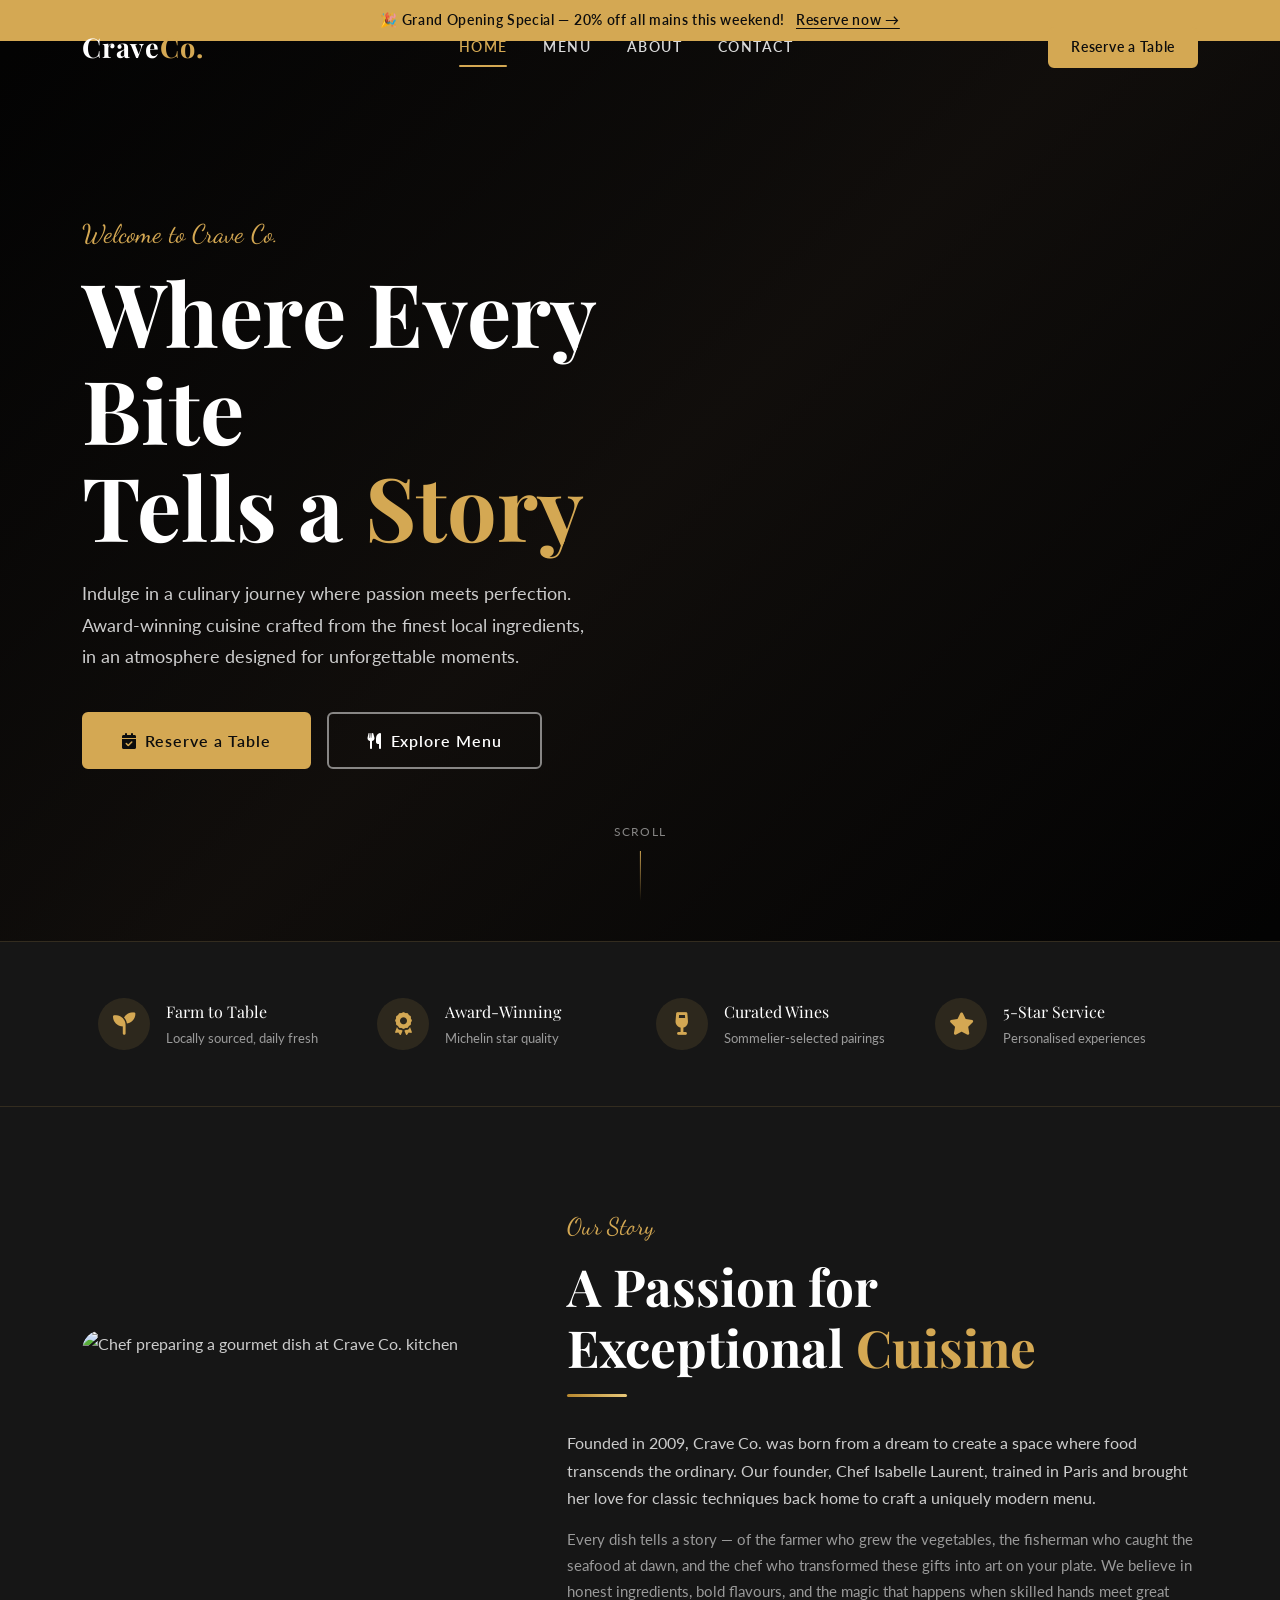
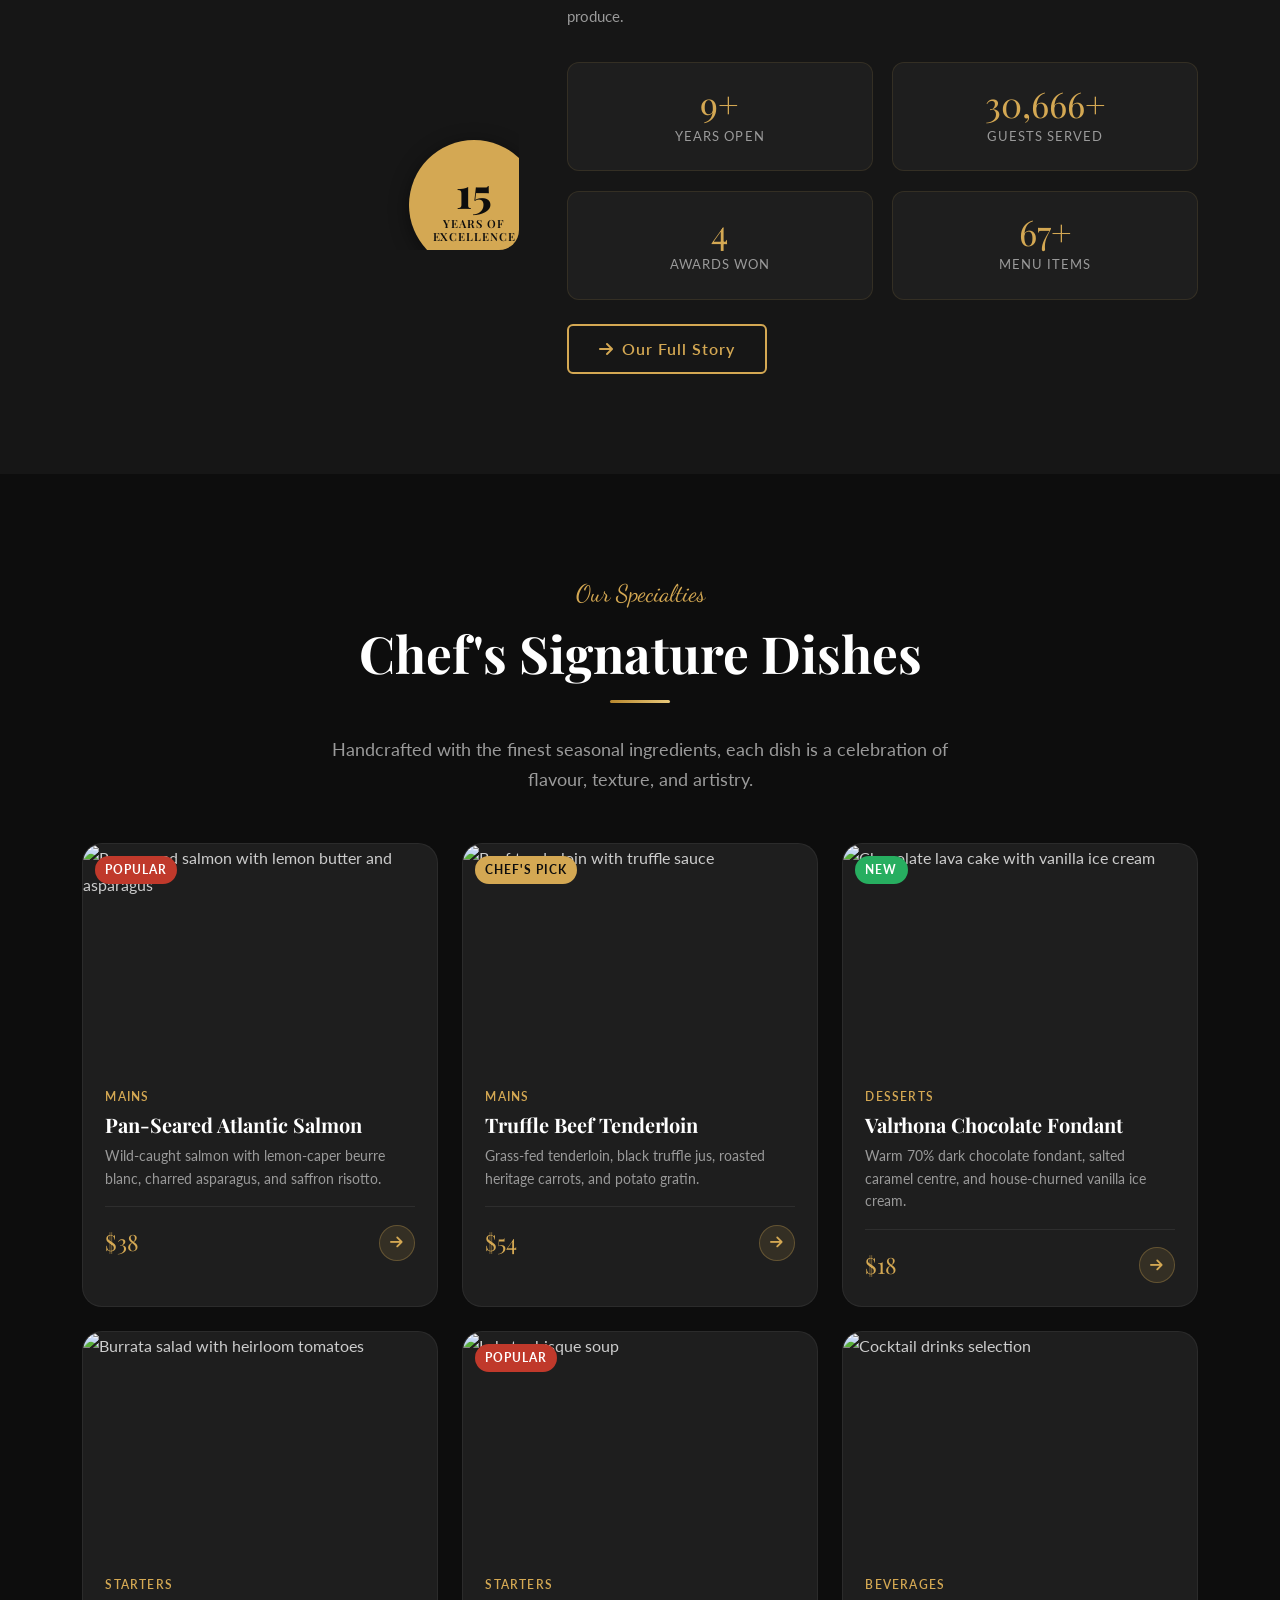
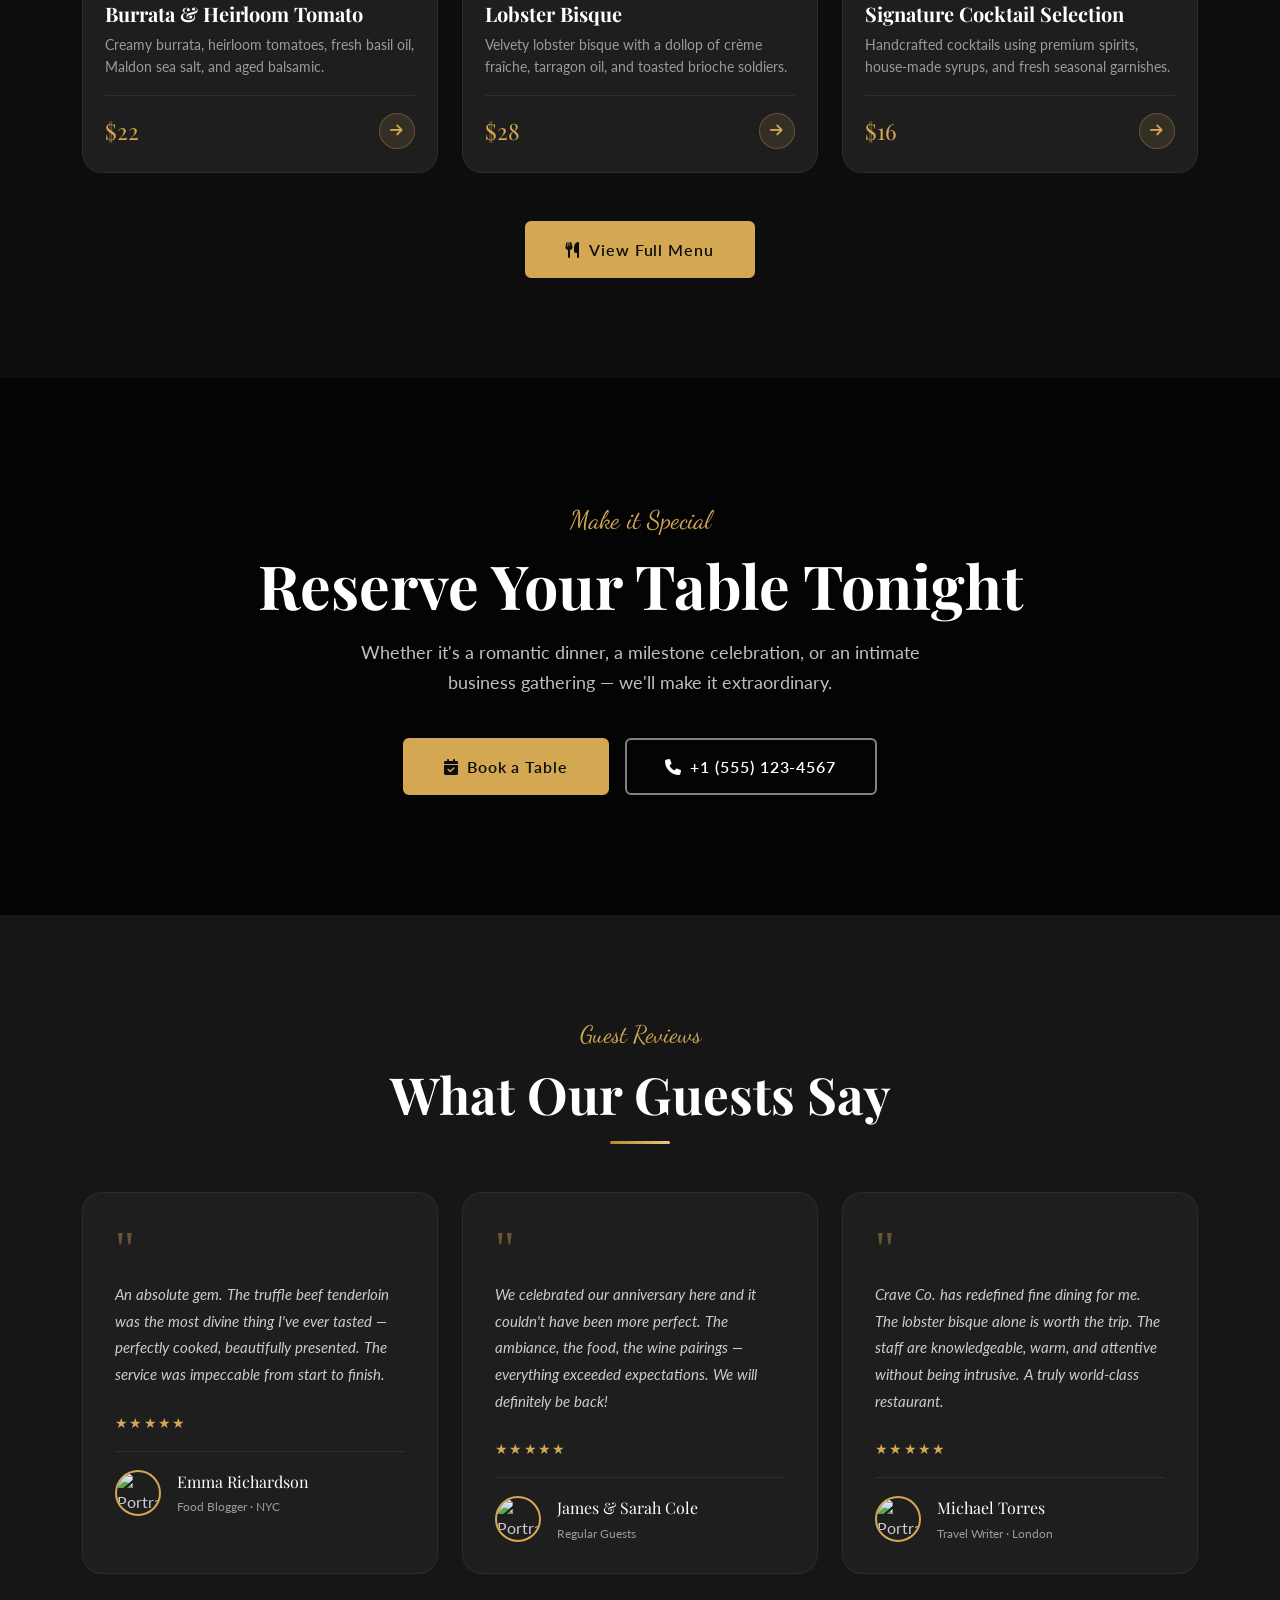
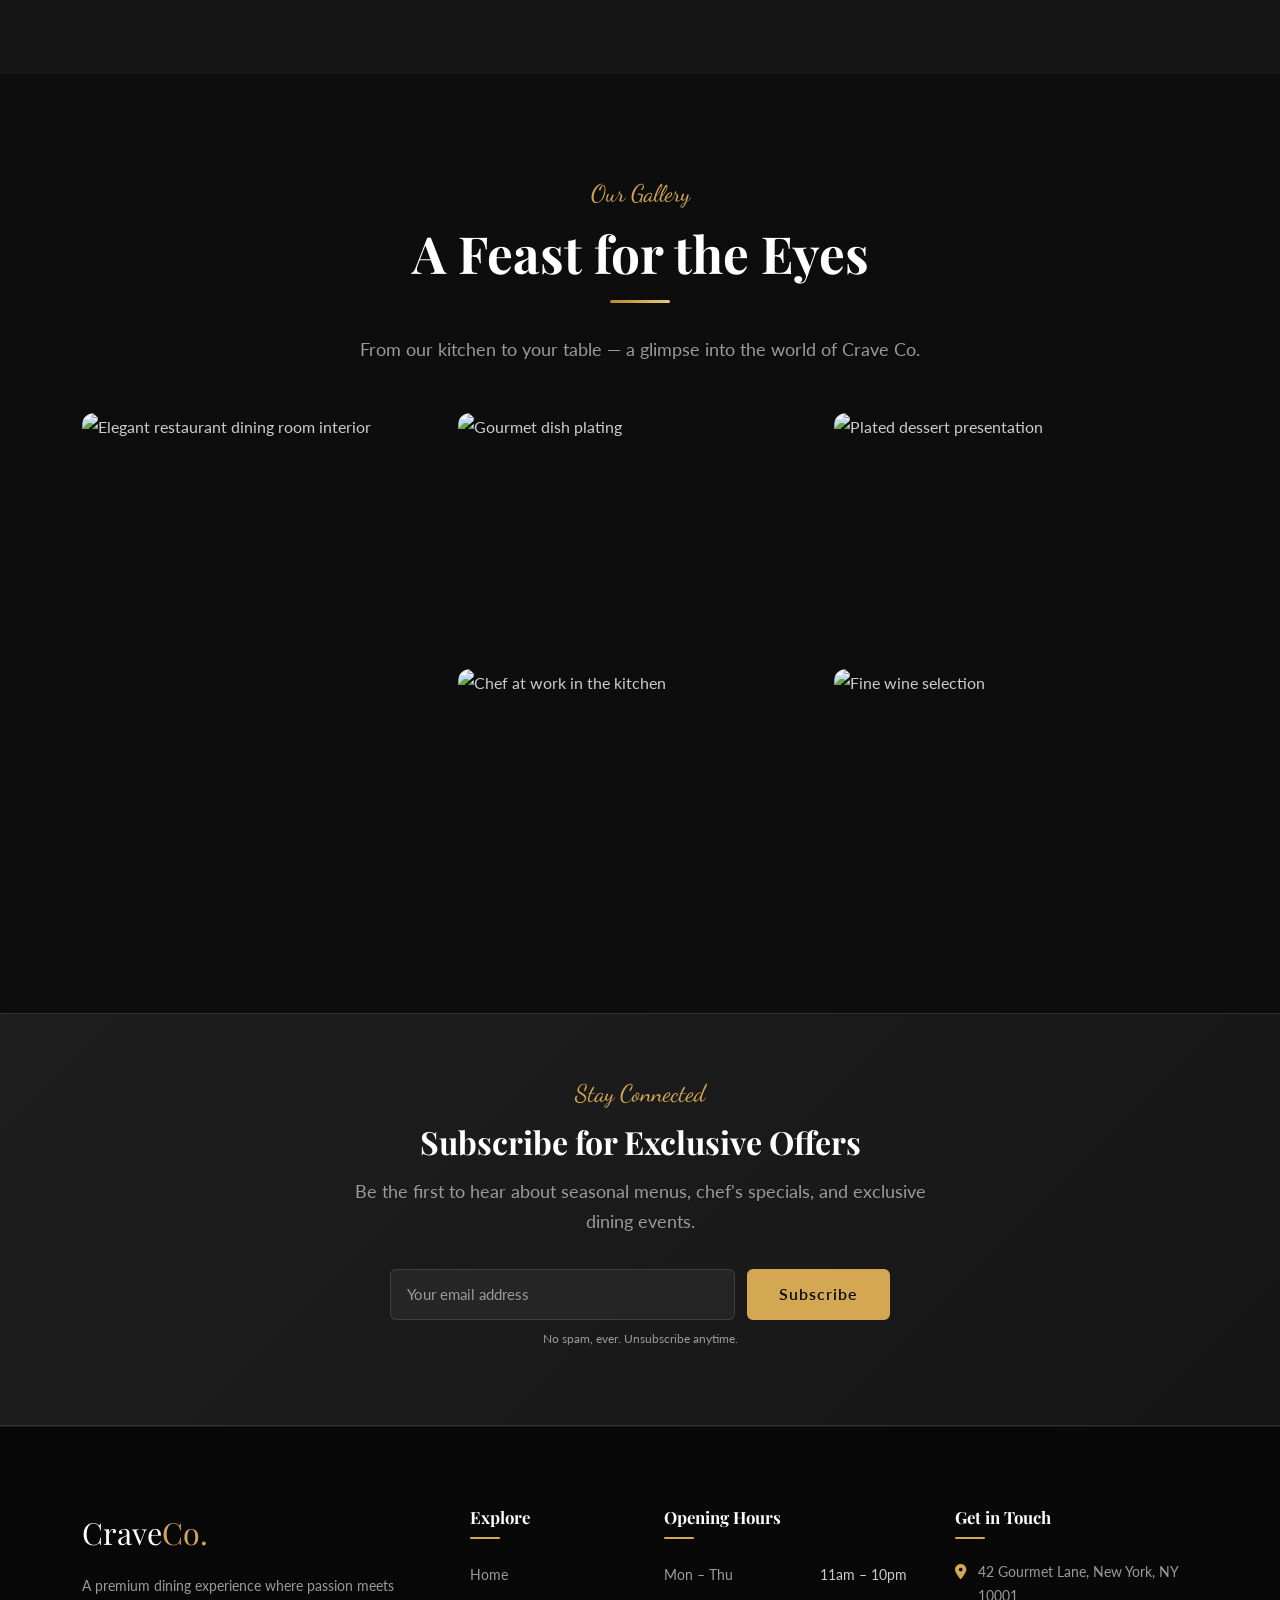
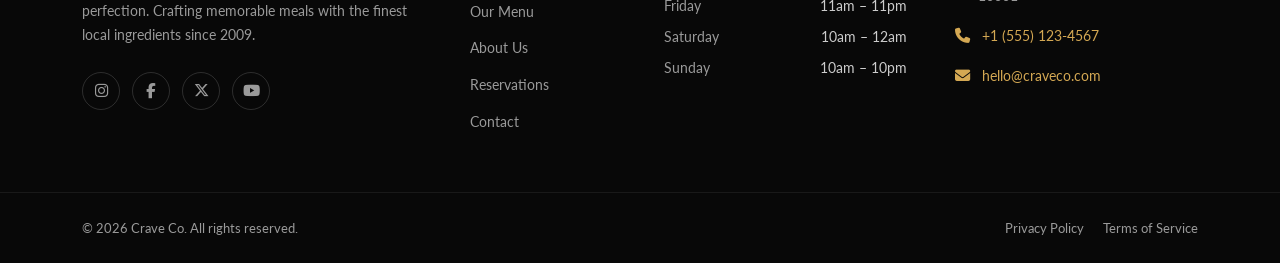
==== index.html @ b13965ad "Build complete Crave Co. restaurant website with HTML5, CSS3, Bootstrap 5 & JS" ====
<!DOCTYPE html>
<html lang="en">
<head>
  <meta charset="UTF-8">
  <meta name="viewport" content="width=device-width, initial-scale=1.0">
  <meta http-equiv="X-UA-Compatible" content="IE=edge">

  <!-- SEO -->
  <title>Crave Co. — Fine Dining Restaurant</title>
  <meta name="description" content="Crave Co. is a premium fine-dining restaurant offering exquisite cuisine crafted from locally sourced ingredients. Reserve your table today.">
  <meta name="keywords" content="fine dining, restaurant, gourmet food, reservations, Crave Co, premium cuisine">
  <meta name="author" content="Crave Co. Restaurant">
  <meta name="robots" content="index, follow">

  <!-- Open Graph / Social -->
  <meta property="og:type" content="website">
  <meta property="og:url" content="https://craveco.com/">
  <meta property="og:title" content="Crave Co. — Fine Dining Restaurant">
  <meta property="og:description" content="An exquisite dining experience crafted with passion. Reserve your table at Crave Co.">
  <meta property="og:image" content="https://images.unsplash.com/photo-1414235077428-338989a2e8c0?w=1200&auto=format&fit=crop&q=80">

  <!-- Twitter Card -->
  <meta name="twitter:card" content="summary_large_image">
  <meta name="twitter:title" content="Crave Co. — Fine Dining Restaurant">
  <meta name="twitter:description" content="An exquisite dining experience crafted with passion.">

  <!-- Canonical -->
  <link rel="canonical" href="https://craveco.com/">

  <!-- Favicon (inline SVG-based) -->
  <link rel="icon" type="image/svg+xml" href="data:image/svg+xml,<svg xmlns='http://www.w3.org/2000/svg' viewBox='0 0 100 100'><text y='.9em' font-size='90'>🍽</text></svg>">

  <!-- Google Fonts -->
  <link rel="preconnect" href="https://fonts.googleapis.com">
  <link rel="preconnect" href="https://fonts.gstatic.com" crossorigin>
  <link href="https://fonts.googleapis.com/css2?family=Playfair+Display:ital,wght@0,600;0,700;0,800;1,600&family=Lato:wght@300;400;600;700&family=Dancing+Script:wght@600;700&display=swap" rel="stylesheet">

  <!-- Bootstrap 5 -->
  <link href="https://cdn.jsdelivr.net/npm/bootstrap@5.3.3/dist/css/bootstrap.min.css" rel="stylesheet" integrity="sha384-QWTKZyjpPEjISv5WaRU9OFeRpok6YctnYmDr5pNlyT2bRjXh0JMhjY6hW+ALEwIH" crossorigin="anonymous">

  <!-- Font Awesome 6 -->
  <link rel="stylesheet" href="https://cdnjs.cloudflare.com/ajax/libs/font-awesome/6.5.0/css/all.min.css" integrity="sha512-Avb2QiuDEEvB4bZJYdft2mNjVShBftLdPG8FJ0V7irTLQ8Uo0qcPxh4Plq7G5tGm0rU+1SPhVotteLpBERwOKA==" crossorigin="anonymous" referrerpolicy="no-referrer">

  <!-- Custom CSS -->
  <link rel="stylesheet" href="assets/css/style.css">

  <!-- Structured Data (JSON-LD) -->
  <script type="application/ld+json">
  {
    "@context": "https://schema.org",
    "@type": "Restaurant",
    "name": "Crave Co.",
    "description": "Premium fine-dining restaurant offering exquisite cuisine.",
    "url": "https://craveco.com",
    "telephone": "+1 (555) 123-4567",
    "address": {
      "@type": "PostalAddress",
      "streetAddress": "42 Gourmet Lane",
      "addressLocality": "New York",
      "addressRegion": "NY",
      "postalCode": "10001",
      "addressCountry": "US"
    },
    "servesCuisine": ["Continental", "Mediterranean", "Modern American"],
    "priceRange": "$$$",
    "openingHours": ["Mo-Fr 11:00-23:00", "Sa-Su 10:00-24:00"]
  }
  </script>
</head>
<body>

  <!-- Skip Link (accessibility) -->
  <a class="skip-link" href="#main-content">Skip to main content</a>

  <!-- Preloader -->
  <div id="preloader" role="status" aria-label="Loading">
    <div class="preloader-logo">
      <div>Crave<span>Co.</span></div>
      <div class="preloader-bar"></div>
    </div>
  </div>

  <!-- Announcement Bar -->
  <div class="announcement-bar" role="banner">
    🎉 Grand Opening Special — 20% off all mains this weekend! &nbsp;
    <a href="reservations.html">Reserve now →</a>
  </div>

  <!-- ════ NAVBAR ═══════════════════════════════════════════════ -->
  <nav id="mainNav" class="navbar navbar-expand-lg fixed-top" aria-label="Main navigation">
    <div class="container">
      <a class="navbar-brand" href="index.html" aria-label="Crave Co. Home">
        Crave<span>Co.</span>
      </a>

      <button class="navbar-toggler" type="button"
              data-bs-toggle="collapse" data-bs-target="#navbarNav"
              aria-controls="navbarNav" aria-expanded="false"
              aria-label="Toggle navigation">
        <span class="navbar-toggler-icon"></span>
      </button>

      <div class="collapse navbar-collapse" id="navbarNav">
        <ul class="navbar-nav mx-auto gap-1">
          <li class="nav-item"><a class="nav-link active" href="index.html">Home</a></li>
          <li class="nav-item"><a class="nav-link" href="menu.html">Menu</a></li>
          <li class="nav-item"><a class="nav-link" href="about.html">About</a></li>
          <li class="nav-item"><a class="nav-link" href="contact.html">Contact</a></li>
        </ul>
        <a href="reservations.html" class="btn btn-gold btn-reserve ms-lg-3">
          Reserve a Table
        </a>
      </div>
    </div>
  </nav>

  <!-- ════ HERO ═════════════════════════════════════════════════ -->
  <section class="hero" aria-label="Hero" id="main-content">
    <div class="hero__bg" aria-hidden="true"></div>
    <div class="hero__overlay" aria-hidden="true"></div>

    <div class="container">
      <div class="row align-items-center">
        <div class="col-lg-7">
          <div class="hero__content">
            <span class="hero__eyebrow">Welcome to Crave Co.</span>
            <h1 class="hero__title">
              Where Every Bite<br>Tells a <span>Story</span>
            </h1>
            <p class="hero__desc">
              Indulge in a culinary journey where passion meets perfection.
              Award-winning cuisine crafted from the finest local ingredients,
              in an atmosphere designed for unforgettable moments.
            </p>
            <div class="hero__actions">
              <a href="reservations.html" class="btn btn-gold btn-lg">
                <i class="fa-solid fa-calendar-check me-2" aria-hidden="true"></i>Reserve a Table
              </a>
              <a href="menu.html" class="btn btn-outline-light btn-lg">
                <i class="fa-solid fa-utensils me-2" aria-hidden="true"></i>Explore Menu
              </a>
            </div>
          </div>
        </div>
      </div>
    </div>

    <div class="hero__scroll" aria-hidden="true">
      <span>Scroll</span>
      <div class="hero__scroll-line"></div>
    </div>
  </section>

  <!-- ════ FEATURE BADGES ═══════════════════════════════════════ -->
  <section class="feature-badges" aria-label="Features">
    <div class="container">
      <div class="row g-0">
        <div class="col-6 col-lg-3" data-reveal data-delay="100">
          <div class="feature-badge">
            <div class="feature-badge__icon" aria-hidden="true"><i class="fa-solid fa-seedling"></i></div>
            <div>
              <p class="feature-badge__title">Farm to Table</p>
              <p class="feature-badge__text">Locally sourced, daily fresh</p>
            </div>
          </div>
        </div>
        <div class="col-6 col-lg-3" data-reveal data-delay="200">
          <div class="feature-badge">
            <div class="feature-badge__icon" aria-hidden="true"><i class="fa-solid fa-award"></i></div>
            <div>
              <p class="feature-badge__title">Award-Winning</p>
              <p class="feature-badge__text">Michelin star quality</p>
            </div>
          </div>
        </div>
        <div class="col-6 col-lg-3" data-reveal data-delay="300">
          <div class="feature-badge">
            <div class="feature-badge__icon" aria-hidden="true"><i class="fa-solid fa-wine-glass"></i></div>
            <div>
              <p class="feature-badge__title">Curated Wines</p>
              <p class="feature-badge__text">Sommelier-selected pairings</p>
            </div>
          </div>
        </div>
        <div class="col-6 col-lg-3" data-reveal data-delay="400">
          <div class="feature-badge">
            <div class="feature-badge__icon" aria-hidden="true"><i class="fa-solid fa-star"></i></div>
            <div>
              <p class="feature-badge__title">5-Star Service</p>
              <p class="feature-badge__text">Personalised experiences</p>
            </div>
          </div>
        </div>
      </div>
    </div>
  </section>

  <!-- ════ ABOUT PREVIEW ════════════════════════════════════════ -->
  <section class="section-py bg-dark-2" aria-labelledby="about-heading">
    <div class="container">
      <div class="row align-items-center g-5">

        <!-- Image -->
        <div class="col-lg-5" data-reveal="left">
          <div class="about-preview__img-wrap">
            <img src="https://images.unsplash.com/photo-1600565193348-f74bd3c7ccdf?w=800&auto=format&fit=crop&q=80"
                 alt="Chef preparing a gourmet dish at Crave Co. kitchen"
                 width="800" height="520" loading="lazy">
            <div class="about-preview__badge" aria-label="15 years of excellence">
              <span class="years">15</span>
              <span class="label">Years of<br>Excellence</span>
            </div>
          </div>
        </div>

        <!-- Text -->
        <div class="col-lg-7" data-reveal="right">
          <span class="section-eyebrow">Our Story</span>
          <h2 class="section-title" id="about-heading">
            A Passion for<br>Exceptional <span class="text-gold">Cuisine</span>
          </h2>
          <div class="divider-gold left"></div>
          <p class="mb-3" style="color: var(--clr-text-light);">
            Founded in 2009, Crave Co. was born from a dream to create a space where food
            transcends the ordinary. Our founder, Chef Isabelle Laurent, trained in Paris
            and brought her love for classic techniques back home to craft a uniquely
            modern menu.
          </p>
          <p class="mb-4" style="color: var(--clr-text-muted); font-size: .95rem;">
            Every dish tells a story — of the farmer who grew the vegetables, the fisherman
            who caught the seafood at dawn, and the chef who transformed these gifts into art
            on your plate. We believe in honest ingredients, bold flavours, and the magic
            that happens when skilled hands meet great produce.
          </p>

          <!-- Stats grid -->
          <div class="about-preview__stats">
            <div class="stat-item">
              <span class="number" data-count="15" data-suffix="+">15+</span>
              <span class="label">Years Open</span>
            </div>
            <div class="stat-item">
              <span class="number" data-count="50000" data-suffix="+">50,000+</span>
              <span class="label">Guests Served</span>
            </div>
            <div class="stat-item">
              <span class="number" data-count="8">8</span>
              <span class="label">Awards Won</span>
            </div>
            <div class="stat-item">
              <span class="number" data-count="120" data-suffix="+">120+</span>
              <span class="label">Menu Items</span>
            </div>
          </div>

          <a href="about.html" class="btn btn-outline-gold mt-4">
            <i class="fa-solid fa-arrow-right me-2" aria-hidden="true"></i>Our Full Story
          </a>
        </div>

      </div>
    </div>
  </section>

  <!-- ════ FEATURED MENU ════════════════════════════════════════ -->
  <section class="section-py" aria-labelledby="menu-heading">
    <div class="container">
      <div class="text-center mb-5" data-reveal>
        <span class="section-eyebrow">Our Specialties</span>
        <h2 class="section-title" id="menu-heading">Chef's Signature Dishes</h2>
        <div class="divider-gold mx-auto"></div>
        <p class="section-subtitle">
          Handcrafted with the finest seasonal ingredients, each dish is a celebration of
          flavour, texture, and artistry.
        </p>
      </div>

      <div class="row g-4">

        <!-- Card 1 -->
        <div class="col-sm-6 col-lg-4" data-reveal data-delay="100">
          <article class="menu-card" role="article">
            <div class="menu-card__img">
              <img src="https://images.unsplash.com/photo-1546069901-ba9599a7e63c?w=600&auto=format&fit=crop&q=80"
                   alt="Pan-seared salmon with lemon butter and asparagus"
                   width="600" height="220" loading="lazy">
              <span class="menu-card__badge menu-card__badge--popular" aria-label="Popular">Popular</span>
            </div>
            <div class="menu-card__body">
              <p class="menu-card__category">Mains</p>
              <h3 class="menu-card__title">Pan-Seared Atlantic Salmon</h3>
              <p class="menu-card__desc">
                Wild-caught salmon with lemon-caper beurre blanc, charred asparagus, and saffron risotto.
              </p>
              <div class="menu-card__footer">
                <span class="menu-card__price">$38</span>
                <a href="menu.html" class="menu-card__action" aria-label="View dish details">
                  <i class="fa-solid fa-arrow-right" aria-hidden="true"></i>
                </a>
              </div>
            </div>
          </article>
        </div>

        <!-- Card 2 -->
        <div class="col-sm-6 col-lg-4" data-reveal data-delay="200">
          <article class="menu-card" role="article">
            <div class="menu-card__img">
              <img src="https://images.unsplash.com/photo-1504674900247-0877df9cc836?w=600&auto=format&fit=crop&q=80"
                   alt="Beef tenderloin with truffle sauce"
                   width="600" height="220" loading="lazy">
              <span class="menu-card__badge" aria-label="Chef's pick">Chef's Pick</span>
            </div>
            <div class="menu-card__body">
              <p class="menu-card__category">Mains</p>
              <h3 class="menu-card__title">Truffle Beef Tenderloin</h3>
              <p class="menu-card__desc">
                Grass-fed tenderloin, black truffle jus, roasted heritage carrots, and potato gratin.
              </p>
              <div class="menu-card__footer">
                <span class="menu-card__price">$54</span>
                <a href="menu.html" class="menu-card__action" aria-label="View dish details">
                  <i class="fa-solid fa-arrow-right" aria-hidden="true"></i>
                </a>
              </div>
            </div>
          </article>
        </div>

        <!-- Card 3 -->
        <div class="col-sm-6 col-lg-4" data-reveal data-delay="300">
          <article class="menu-card" role="article">
            <div class="menu-card__img">
              <img src="https://images.unsplash.com/photo-1563805042-7684c019e1cb?w=600&auto=format&fit=crop&q=80"
                   alt="Chocolate lava cake with vanilla ice cream"
                   width="600" height="220" loading="lazy">
              <span class="menu-card__badge menu-card__badge--new" aria-label="New">New</span>
            </div>
            <div class="menu-card__body">
              <p class="menu-card__category">Desserts</p>
              <h3 class="menu-card__title">Valrhona Chocolate Fondant</h3>
              <p class="menu-card__desc">
                Warm 70% dark chocolate fondant, salted caramel centre, and house-churned vanilla ice cream.
              </p>
              <div class="menu-card__footer">
                <span class="menu-card__price">$18</span>
                <a href="menu.html" class="menu-card__action" aria-label="View dish details">
                  <i class="fa-solid fa-arrow-right" aria-hidden="true"></i>
                </a>
              </div>
            </div>
          </article>
        </div>

        <!-- Card 4 -->
        <div class="col-sm-6 col-lg-4" data-reveal data-delay="100">
          <article class="menu-card" role="article">
            <div class="menu-card__img">
              <img src="https://images.unsplash.com/photo-1565299624946-b28f40a0ae38?w=600&auto=format&fit=crop&q=80"
                   alt="Burrata salad with heirloom tomatoes"
                   width="600" height="220" loading="lazy">
            </div>
            <div class="menu-card__body">
              <p class="menu-card__category">Starters</p>
              <h3 class="menu-card__title">Burrata & Heirloom Tomato</h3>
              <p class="menu-card__desc">
                Creamy burrata, heirloom tomatoes, fresh basil oil, Maldon sea salt, and aged balsamic.
              </p>
              <div class="menu-card__footer">
                <span class="menu-card__price">$22</span>
                <a href="menu.html" class="menu-card__action" aria-label="View dish details">
                  <i class="fa-solid fa-arrow-right" aria-hidden="true"></i>
                </a>
              </div>
            </div>
          </article>
        </div>

        <!-- Card 5 -->
        <div class="col-sm-6 col-lg-4" data-reveal data-delay="200">
          <article class="menu-card" role="article">
            <div class="menu-card__img">
              <img src="https://images.unsplash.com/photo-1555396273-367ea4eb4db5?w=600&auto=format&fit=crop&q=80"
                   alt="Lobster bisque soup"
                   width="600" height="220" loading="lazy">
              <span class="menu-card__badge menu-card__badge--popular" aria-label="Popular">Popular</span>
            </div>
            <div class="menu-card__body">
              <p class="menu-card__category">Starters</p>
              <h3 class="menu-card__title">Lobster Bisque</h3>
              <p class="menu-card__desc">
                Velvety lobster bisque with a dollop of crème fraîche, tarragon oil, and toasted brioche soldiers.
              </p>
              <div class="menu-card__footer">
                <span class="menu-card__price">$28</span>
                <a href="menu.html" class="menu-card__action" aria-label="View dish details">
                  <i class="fa-solid fa-arrow-right" aria-hidden="true"></i>
                </a>
              </div>
            </div>
          </article>
        </div>

        <!-- Card 6 -->
        <div class="col-sm-6 col-lg-4" data-reveal data-delay="300">
          <article class="menu-card" role="article">
            <div class="menu-card__img">
              <img src="https://images.unsplash.com/photo-1551218808-94e220e084d2?w=600&auto=format&fit=crop&q=80"
                   alt="Cocktail drinks selection"
                   width="600" height="220" loading="lazy">
            </div>
            <div class="menu-card__body">
              <p class="menu-card__category">Beverages</p>
              <h3 class="menu-card__title">Signature Cocktail Selection</h3>
              <p class="menu-card__desc">
                Handcrafted cocktails using premium spirits, house-made syrups, and fresh seasonal garnishes.
              </p>
              <div class="menu-card__footer">
                <span class="menu-card__price">$16</span>
                <a href="menu.html" class="menu-card__action" aria-label="View dish details">
                  <i class="fa-solid fa-arrow-right" aria-hidden="true"></i>
                </a>
              </div>
            </div>
          </article>
        </div>

      </div><!-- /row -->

      <div class="text-center mt-5" data-reveal>
        <a href="menu.html" class="btn btn-gold btn-lg">
          <i class="fa-solid fa-utensils me-2" aria-hidden="true"></i>View Full Menu
        </a>
      </div>
    </div>
  </section>

  <!-- ════ CTA BANNER ═══════════════════════════════════════════ -->
  <section class="cta-banner" aria-label="Reservation call to action">
    <div class="container">
      <div class="cta-banner__content" data-reveal>
        <span class="cta-banner__eyebrow">Make it Special</span>
        <h2 class="cta-banner__title">Reserve Your Table Tonight</h2>
        <p class="cta-banner__text">
          Whether it's a romantic dinner, a milestone celebration, or an intimate business
          gathering — we'll make it extraordinary.
        </p>
        <div class="d-flex flex-wrap gap-3 justify-content-center">
          <a href="reservations.html" class="btn btn-gold btn-lg">
            <i class="fa-solid fa-calendar-check me-2" aria-hidden="true"></i>Book a Table
          </a>
          <a href="tel:+15551234567" class="btn btn-outline-light btn-lg">
            <i class="fa-solid fa-phone me-2" aria-hidden="true"></i>+1 (555) 123-4567
          </a>
        </div>
      </div>
    </div>
  </section>

  <!-- ════ TESTIMONIALS ═════════════════════════════════════════ -->
  <section class="section-py bg-dark-2" aria-labelledby="testimonials-heading">
    <div class="container">
      <div class="text-center mb-5" data-reveal>
        <span class="section-eyebrow">Guest Reviews</span>
        <h2 class="section-title" id="testimonials-heading">What Our Guests Say</h2>
        <div class="divider-gold mx-auto"></div>
      </div>

      <div class="row g-4">

        <div class="col-md-6 col-lg-4" data-reveal data-delay="100">
          <article class="testimonial-card">
            <div class="testimonial-card__quote" aria-hidden="true">"</div>
            <p class="testimonial-card__text">
              An absolute gem. The truffle beef tenderloin was the most divine thing I've
              ever tasted — perfectly cooked, beautifully presented. The service was
              impeccable from start to finish.
            </p>
            <div class="testimonial-card__stars" aria-label="5 out of 5 stars">
              ★★★★★
            </div>
            <div class="testimonial-card__author">
              <img src="https://randomuser.me/api/portraits/women/44.jpg"
                   alt="Portrait of Emma Richardson" class="testimonial-card__avatar"
                   width="46" height="46" loading="lazy">
              <div>
                <p class="testimonial-card__name">Emma Richardson</p>
                <p class="testimonial-card__role">Food Blogger · NYC</p>
              </div>
            </div>
          </article>
        </div>

        <div class="col-md-6 col-lg-4" data-reveal data-delay="200">
          <article class="testimonial-card">
            <div class="testimonial-card__quote" aria-hidden="true">"</div>
            <p class="testimonial-card__text">
              We celebrated our anniversary here and it couldn't have been more perfect.
              The ambiance, the food, the wine pairings — everything exceeded expectations.
              We will definitely be back!
            </p>
            <div class="testimonial-card__stars" aria-label="5 out of 5 stars">
              ★★★★★
            </div>
            <div class="testimonial-card__author">
              <img src="https://randomuser.me/api/portraits/men/32.jpg"
                   alt="Portrait of James & Sarah Cole" class="testimonial-card__avatar"
                   width="46" height="46" loading="lazy">
              <div>
                <p class="testimonial-card__name">James & Sarah Cole</p>
                <p class="testimonial-card__role">Regular Guests</p>
              </div>
            </div>
          </article>
        </div>

        <div class="col-md-6 col-lg-4" data-reveal data-delay="300">
          <article class="testimonial-card">
            <div class="testimonial-card__quote" aria-hidden="true">"</div>
            <p class="testimonial-card__text">
              Crave Co. has redefined fine dining for me. The lobster bisque alone is worth
              the trip. The staff are knowledgeable, warm, and attentive without being
              intrusive. A truly world-class restaurant.
            </p>
            <div class="testimonial-card__stars" aria-label="5 out of 5 stars">
              ★★★★★
            </div>
            <div class="testimonial-card__author">
              <img src="https://randomuser.me/api/portraits/men/75.jpg"
                   alt="Portrait of Michael Torres" class="testimonial-card__avatar"
                   width="46" height="46" loading="lazy">
              <div>
                <p class="testimonial-card__name">Michael Torres</p>
                <p class="testimonial-card__role">Travel Writer · London</p>
              </div>
            </div>
          </article>
        </div>

      </div>
    </div>
  </section>

  <!-- ════ GALLERY ══════════════════════════════════════════════ -->
  <section class="section-py" aria-labelledby="gallery-heading">
    <div class="container">
      <div class="text-center mb-5" data-reveal>
        <span class="section-eyebrow">Our Gallery</span>
        <h2 class="section-title" id="gallery-heading">A Feast for the Eyes</h2>
        <div class="divider-gold mx-auto"></div>
        <p class="section-subtitle">
          From our kitchen to your table — a glimpse into the world of Crave Co.
        </p>
      </div>

      <div class="gallery-grid" data-reveal>
        <div class="gallery-item gallery-item--tall">
          <img src="https://images.unsplash.com/photo-1414235077428-338989a2e8c0?w=700&auto=format&fit=crop&q=80"
               alt="Elegant restaurant dining room interior" loading="lazy" width="700" height="500">
          <div class="gallery-item__overlay" aria-hidden="true">
            <i class="fa-solid fa-expand"></i>
          </div>
        </div>
        <div class="gallery-item">
          <img src="https://images.unsplash.com/photo-1476224203421-9ac39bcb3327?w=600&auto=format&fit=crop&q=80"
               alt="Gourmet dish plating" loading="lazy" width="600" height="240">
          <div class="gallery-item__overlay" aria-hidden="true">
            <i class="fa-solid fa-expand"></i>
          </div>
        </div>
        <div class="gallery-item">
          <img src="https://images.unsplash.com/photo-1567620905732-2d1ec7ab7445?w=600&auto=format&fit=crop&q=80"
               alt="Plated dessert presentation" loading="lazy" width="600" height="240">
          <div class="gallery-item__overlay" aria-hidden="true">
            <i class="fa-solid fa-expand"></i>
          </div>
        </div>
        <div class="gallery-item">
          <img src="https://images.unsplash.com/photo-1600565193348-f74bd3c7ccdf?w=600&auto=format&fit=crop&q=80"
               alt="Chef at work in the kitchen" loading="lazy" width="600" height="240">
          <div class="gallery-item__overlay" aria-hidden="true">
            <i class="fa-solid fa-expand"></i>
          </div>
        </div>
        <div class="gallery-item">
          <img src="https://images.unsplash.com/photo-1559339352-11d035aa65de?w=600&auto=format&fit=crop&q=80"
               alt="Fine wine selection" loading="lazy" width="600" height="240">
          <div class="gallery-item__overlay" aria-hidden="true">
            <i class="fa-solid fa-expand"></i>
          </div>
        </div>
      </div>

    </div>
  </section>

  <!-- ════ NEWSLETTER ═══════════════════════════════════════════ -->
  <section class="newsletter-section section-py-sm" aria-labelledby="newsletter-heading">
    <div class="container text-center">
      <div data-reveal>
        <span class="section-eyebrow">Stay Connected</span>
        <h2 class="section-title" id="newsletter-heading" style="font-size: 2rem;">
          Subscribe for Exclusive Offers
        </h2>
        <p class="section-subtitle" style="margin-bottom: 2rem;">
          Be the first to hear about seasonal menus, chef's specials, and exclusive dining events.
        </p>
        <form id="newsletterForm" class="newsletter-form" novalidate aria-label="Newsletter subscription">
          <label for="newsletterEmail" class="visually-hidden">Email address</label>
          <input type="email" id="newsletterEmail" class="form-control"
                 placeholder="Your email address" required
                 autocomplete="email" aria-required="true">
          <button type="submit" class="btn btn-gold">Subscribe</button>
        </form>
        <p class="mt-2" style="font-size: .78rem; color: var(--clr-text-muted);">
          No spam, ever. Unsubscribe anytime.
        </p>
      </div>
    </div>
  </section>

  <!-- ════ FOOTER ═══════════════════════════════════════════════ -->
  <footer class="footer" role="contentinfo">
    <div class="container">
      <div class="row g-5">

        <!-- Brand -->
        <div class="col-lg-4">
          <a href="index.html" class="footer__logo d-block mb-3" aria-label="Crave Co. Home">
            Crave<span>Co.</span>
          </a>
          <p class="footer__desc">
            A premium dining experience where passion meets perfection. Crafting
            memorable meals with the finest local ingredients since 2009.
          </p>
          <div class="footer__social" aria-label="Social media links">
            <a href="#" aria-label="Follow us on Instagram"><i class="fa-brands fa-instagram" aria-hidden="true"></i></a>
            <a href="#" aria-label="Follow us on Facebook"><i class="fa-brands fa-facebook-f" aria-hidden="true"></i></a>
            <a href="#" aria-label="Follow us on Twitter / X"><i class="fa-brands fa-x-twitter" aria-hidden="true"></i></a>
            <a href="#" aria-label="Watch us on YouTube"><i class="fa-brands fa-youtube" aria-hidden="true"></i></a>
          </div>
        </div>

        <!-- Quick Links -->
        <div class="col-6 col-lg-2">
          <h3 class="footer__heading">Explore</h3>
          <ul class="footer__links">
            <li><a href="index.html">Home</a></li>
            <li><a href="menu.html">Our Menu</a></li>
            <li><a href="about.html">About Us</a></li>
            <li><a href="reservations.html">Reservations</a></li>
            <li><a href="contact.html">Contact</a></li>
          </ul>
        </div>

        <!-- Hours -->
        <div class="col-6 col-lg-3">
          <h3 class="footer__heading">Opening Hours</h3>
          <div class="footer__hours">
            <table aria-label="Opening hours">
              <tbody>
                <tr><td>Mon – Thu</td><td>11am – 10pm</td></tr>
                <tr><td>Friday</td><td>11am – 11pm</td></tr>
                <tr><td>Saturday</td><td>10am – 12am</td></tr>
                <tr><td>Sunday</td><td>10am – 10pm</td></tr>
              </tbody>
            </table>
          </div>
        </div>

        <!-- Contact -->
        <div class="col-lg-3">
          <h3 class="footer__heading">Get in Touch</h3>
          <address style="font-style: normal;">
            <div class="footer__contact-item">
              <i class="fa-solid fa-location-dot" aria-hidden="true"></i>
              <span>42 Gourmet Lane, New York, NY 10001</span>
            </div>
            <div class="footer__contact-item">
              <i class="fa-solid fa-phone" aria-hidden="true"></i>
              <a href="tel:+15551234567">+1 (555) 123-4567</a>
            </div>
            <div class="footer__contact-item">
              <i class="fa-solid fa-envelope" aria-hidden="true"></i>
              <a href="mailto:hello@craveco.com">hello@craveco.com</a>
            </div>
          </address>
        </div>

      </div><!-- /row -->
    </div>

    <div class="footer__bottom">
      <div class="container d-flex flex-column flex-sm-row justify-content-between align-items-center gap-2">
        <p class="mb-0">&copy; <span data-year></span> Crave Co. All rights reserved.</p>
        <nav aria-label="Legal links">
          <a href="#" class="me-3">Privacy Policy</a>
          <a href="#">Terms of Service</a>
        </nav>
      </div>
    </div>
  </footer>

  <!-- Scroll to top -->
  <button id="scrollTopBtn" aria-label="Scroll to top">
    <i class="fa-solid fa-chevron-up" aria-hidden="true"></i>
  </button>

  <!-- Bootstrap JS -->
  <script src="https://cdn.jsdelivr.net/npm/bootstrap@5.3.3/dist/js/bootstrap.bundle.min.js" integrity="sha384-YvpcrYf0tY3lHB60NNkmXc4s9bIOgUxi8T/jzmRIuLMwqe2CsRplHsz4zWF5y4a" crossorigin="anonymous"></script>

  <!-- Main JS -->
  <script src="assets/js/main.js"></script>
</body>
</html>
---- assets/css/style.css ----
/* ============================================================
   Crave Co. Restaurant — Main Stylesheet
   Stack: HTML5 · CSS3 · Bootstrap 5
   ============================================================ */

/* ── 1. CSS Custom Properties ─────────────────────────────── */
:root {
  /* Colors */
  --clr-gold:        #D4A853;
  --clr-gold-light:  #E8C87A;
  --clr-gold-dark:   #B8882E;
  --clr-dark:        #0D0D0D;
  --clr-dark-2:      #161616;
  --clr-dark-3:      #1E1E1E;
  --clr-dark-4:      #2A2A2A;
  --clr-cream:       #F5F0E8;
  --clr-cream-dark:  #EDE6D6;
  --clr-white:       #FFFFFF;
  --clr-text-muted:  #9A9A9A;
  --clr-text-light:  #CCCCCC;
  --clr-red:         #C0392B;
  --clr-green:       #27AE60;

  /* Typography */
  --font-heading:    'Playfair Display', Georgia, serif;
  --font-body:       'Lato', 'Helvetica Neue', Arial, sans-serif;
  --font-accent:     'Dancing Script', cursive;

  /* Sizes */
  --navbar-h:        72px;
  --section-py:      100px;

  /* Shadows */
  --shadow-sm:   0 2px 8px rgba(0,0,0,.35);
  --shadow-md:   0 4px 20px rgba(0,0,0,.45);
  --shadow-lg:   0 8px 40px rgba(0,0,0,.55);
  --shadow-gold: 0 4px 25px rgba(212,168,83,.35);

  /* Transitions */
  --transition: .35s cubic-bezier(.4,0,.2,1);
  --transition-fast: .2s ease;

  /* Border radius */
  --radius-sm:  6px;
  --radius-md:  12px;
  --radius-lg:  20px;
  --radius-xl:  32px;
}

/* ── 2. Reset & Base ──────────────────────────────────────── */
*, *::before, *::after { box-sizing: border-box; }

html {
  scroll-behavior: smooth;
  font-size: 16px;
}

body {
  font-family: var(--font-body);
  background-color: var(--clr-dark);
  color: var(--clr-text-light);
  line-height: 1.7;
  overflow-x: hidden;
  -webkit-font-smoothing: antialiased;
}

img {
  max-width: 100%;
  height: auto;
  display: block;
}

a {
  color: var(--clr-gold);
  text-decoration: none;
  transition: color var(--transition-fast);
}
a:hover { color: var(--clr-gold-light); }

/* ── 3. Typography ────────────────────────────────────────── */
h1, h2, h3, h4, h5, h6 {
  font-family: var(--font-heading);
  font-weight: 700;
  line-height: 1.2;
  color: var(--clr-white);
}

.section-eyebrow {
  font-family: var(--font-accent);
  font-size: 1.5rem;
  color: var(--clr-gold);
  display: block;
  margin-bottom: .5rem;
}

.section-title {
  font-size: clamp(2rem, 4vw, 3.2rem);
  font-family: var(--font-heading);
  color: var(--clr-white);
  margin-bottom: 1rem;
}

.section-subtitle {
  font-size: 1.1rem;
  color: var(--clr-text-muted);
  max-width: 620px;
  margin: 0 auto 3rem;
}

.text-gold { color: var(--clr-gold) !important; }
.text-cream { color: var(--clr-cream) !important; }

/* ── 4. Buttons ───────────────────────────────────────────── */
.btn {
  font-family: var(--font-body);
  font-weight: 600;
  letter-spacing: .06em;
  border-radius: var(--radius-sm);
  transition: all var(--transition);
  padding: .7rem 1.9rem;
}

.btn-gold {
  background: var(--clr-gold);
  color: var(--clr-dark);
  border: 2px solid var(--clr-gold);
}
.btn-gold:hover {
  background: var(--clr-gold-light);
  border-color: var(--clr-gold-light);
  color: var(--clr-dark);
  box-shadow: var(--shadow-gold);
  transform: translateY(-2px);
}

.btn-outline-gold {
  background: transparent;
  color: var(--clr-gold);
  border: 2px solid var(--clr-gold);
}
.btn-outline-gold:hover {
  background: var(--clr-gold);
  color: var(--clr-dark);
  transform: translateY(-2px);
}

.btn-outline-light {
  background: transparent;
  color: var(--clr-white);
  border: 2px solid rgba(255,255,255,.5);
}
.btn-outline-light:hover {
  background: rgba(255,255,255,.1);
  border-color: var(--clr-white);
  color: var(--clr-white);
}

.btn-lg { padding: .9rem 2.4rem; font-size: 1rem; }

/* ── 5. Utility Classes ───────────────────────────────────── */
.section-py { padding-top: var(--section-py); padding-bottom: var(--section-py); }
.section-py-sm { padding-top: 60px; padding-bottom: 60px; }

.bg-dark-2 { background-color: var(--clr-dark-2) !important; }
.bg-dark-3 { background-color: var(--clr-dark-3) !important; }
.bg-dark-4 { background-color: var(--clr-dark-4) !important; }

.divider-gold {
  width: 60px;
  height: 3px;
  background: linear-gradient(90deg, var(--clr-gold-dark), var(--clr-gold-light));
  border-radius: 2px;
  margin: 1rem auto 2rem;
}
.divider-gold.left { margin-left: 0; }

.overlay-dark {
  position: absolute;
  inset: 0;
  background: rgba(0,0,0,.55);
}

.rounded-custom { border-radius: var(--radius-md) !important; }

/* ── 6. Navbar ────────────────────────────────────────────── */
#mainNav {
  background: transparent;
  transition: background var(--transition), box-shadow var(--transition), padding var(--transition);
  padding: 1.2rem 0;
  z-index: 1050;
}

#mainNav.scrolled {
  background: rgba(13,13,13,.97);
  box-shadow: 0 2px 20px rgba(0,0,0,.6);
  padding: .7rem 0;
}

#mainNav .navbar-brand {
  font-family: var(--font-heading);
  font-size: 1.7rem;
  font-weight: 700;
  color: var(--clr-white) !important;
  letter-spacing: .03em;
}

#mainNav .navbar-brand span { color: var(--clr-gold); }

#mainNav .nav-link {
  font-family: var(--font-body);
  font-weight: 600;
  font-size: .88rem;
  letter-spacing: .1em;
  text-transform: uppercase;
  color: rgba(255,255,255,.85) !important;
  padding: .5rem 1rem !important;
  position: relative;
  transition: color var(--transition-fast);
}

#mainNav .nav-link::after {
  content: '';
  position: absolute;
  bottom: 0; left: 1rem; right: 1rem;
  height: 2px;
  background: var(--clr-gold);
  transform: scaleX(0);
  transition: transform var(--transition);
  border-radius: 1px;
}

#mainNav .nav-link:hover,
#mainNav .nav-link.active {
  color: var(--clr-gold) !important;
}

#mainNav .nav-link:hover::after,
#mainNav .nav-link.active::after {
  transform: scaleX(1);
}

#mainNav .navbar-toggler {
  border: 1px solid rgba(255,255,255,.3);
  padding: .4rem .7rem;
}

#mainNav .navbar-toggler-icon {
  background-image: url("data:image/svg+xml,%3csvg xmlns='http://www.w3.org/2000/svg' viewBox='0 0 30 30'%3e%3cpath stroke='rgba%28255%2C 255%2C 255%2C 0.9%29' stroke-linecap='round' stroke-miterlimit='10' stroke-width='2' d='M4 7h22M4 15h22M4 23h22'/%3e%3c/svg%3e");
}

#mainNav .btn-reserve {
  font-size: .85rem;
  padding: .5rem 1.3rem;
}

/* Mobile nav overlay */
@media (max-width: 991.98px) {
  #mainNav .navbar-collapse {
    background: rgba(13,13,13,.98);
    margin-top: 1rem;
    padding: 1.5rem;
    border-radius: var(--radius-md);
    border: 1px solid rgba(212,168,83,.2);
  }
  #mainNav .nav-link::after { display: none; }
  #mainNav .nav-link { padding: .75rem 0 !important; border-bottom: 1px solid rgba(255,255,255,.07); }
}

/* ── 7. Hero Section ──────────────────────────────────────── */
.hero {
  min-height: 100vh;
  position: relative;
  display: flex;
  align-items: center;
  background: linear-gradient(135deg, #0d0d0d 0%, #1a1008 50%, #0d0d0d 100%);
  overflow: hidden;
}

.hero__bg {
  position: absolute;
  inset: 0;
  background-image: url('https://images.unsplash.com/photo-1414235077428-338989a2e8c0?w=1800&auto=format&fit=crop&q=80');
  background-size: cover;
  background-position: center;
  transform: scale(1.05);
  transition: transform 8s ease;
}

.hero:hover .hero__bg { transform: scale(1); }

.hero__overlay {
  position: absolute;
  inset: 0;
  background: linear-gradient(
    135deg,
    rgba(0,0,0,.80) 0%,
    rgba(13,13,13,.70) 50%,
    rgba(0,0,0,.80) 100%
  );
}

.hero__content {
  position: relative;
  z-index: 2;
}

.hero__eyebrow {
  font-family: var(--font-accent);
  font-size: 1.6rem;
  color: var(--clr-gold);
  display: block;
  margin-bottom: .5rem;
  opacity: 0;
  animation: fadeInDown .8s .3s forwards;
}

.hero__title {
  font-size: clamp(2.8rem, 7vw, 5.5rem);
  font-family: var(--font-heading);
  color: var(--clr-white);
  line-height: 1.1;
  margin-bottom: 1.5rem;
  opacity: 0;
  animation: fadeInUp .9s .5s forwards;
}

.hero__title span { color: var(--clr-gold); }

.hero__desc {
  font-size: 1.15rem;
  color: var(--clr-text-light);
  max-width: 520px;
  margin-bottom: 2.5rem;
  opacity: 0;
  animation: fadeInUp .9s .7s forwards;
}

.hero__actions {
  opacity: 0;
  animation: fadeInUp .9s .9s forwards;
  display: flex;
  flex-wrap: wrap;
  gap: 1rem;
}

.hero__scroll {
  position: absolute;
  bottom: 2.5rem;
  left: 50%;
  transform: translateX(-50%);
  z-index: 2;
  display: flex;
  flex-direction: column;
  align-items: center;
  gap: .5rem;
  color: rgba(255,255,255,.5);
  font-size: .75rem;
  letter-spacing: .1em;
  text-transform: uppercase;
  animation: bounce 2s infinite;
}

.hero__scroll-line {
  width: 1px;
  height: 50px;
  background: linear-gradient(var(--clr-gold), transparent);
}

/* ── 8. Announcement Bar ──────────────────────────────────── */
.announcement-bar {
  background: var(--clr-gold);
  color: var(--clr-dark);
  font-size: .85rem;
  font-weight: 600;
  letter-spacing: .05em;
  padding: .55rem 0;
  text-align: center;
}

.announcement-bar a {
  color: var(--clr-dark);
  text-decoration: underline;
  text-underline-offset: 3px;
}

/* ── 9. Feature Badges ────────────────────────────────────── */
.feature-badges {
  background: var(--clr-dark-2);
  border-top: 1px solid rgba(212,168,83,.15);
  border-bottom: 1px solid rgba(212,168,83,.15);
  padding: 2.5rem 0;
}

.feature-badge {
  display: flex;
  align-items: center;
  gap: 1rem;
  padding: 1rem;
}

.feature-badge__icon {
  width: 52px;
  height: 52px;
  border-radius: 50%;
  background: rgba(212,168,83,.12);
  display: flex;
  align-items: center;
  justify-content: center;
  font-size: 1.4rem;
  color: var(--clr-gold);
  flex-shrink: 0;
}

.feature-badge__title {
  font-family: var(--font-heading);
  font-size: 1rem;
  color: var(--clr-white);
  margin: 0 0 .15rem;
}

.feature-badge__text {
  font-size: .82rem;
  color: var(--clr-text-muted);
  margin: 0;
}

/* ── 10. About Preview ────────────────────────────────────── */
.about-preview__img-wrap {
  position: relative;
  border-radius: var(--radius-lg);
  overflow: hidden;
}

.about-preview__img-wrap img {
  width: 100%;
  height: 520px;
  object-fit: cover;
  border-radius: var(--radius-lg);
  transition: transform .6s ease;
}

.about-preview__img-wrap:hover img { transform: scale(1.04); }

.about-preview__badge {
  position: absolute;
  bottom: -20px;
  right: -20px;
  width: 130px;
  height: 130px;
  background: var(--clr-gold);
  border-radius: 50%;
  display: flex;
  flex-direction: column;
  align-items: center;
  justify-content: center;
  box-shadow: var(--shadow-md);
  color: var(--clr-dark);
  font-family: var(--font-heading);
  text-align: center;
  line-height: 1.2;
}

.about-preview__badge .years {
  font-size: 2.6rem;
  font-weight: 800;
  display: block;
}

.about-preview__badge .label {
  font-size: .7rem;
  font-weight: 600;
  letter-spacing: .08em;
  text-transform: uppercase;
}

.about-preview__stats {
  display: grid;
  grid-template-columns: 1fr 1fr;
  gap: 1.2rem;
  margin-top: 2rem;
}

.stat-item {
  text-align: center;
  padding: 1.4rem 1rem;
  background: var(--clr-dark-3);
  border-radius: var(--radius-md);
  border: 1px solid rgba(212,168,83,.12);
  transition: transform var(--transition), border-color var(--transition);
}

.stat-item:hover {
  transform: translateY(-4px);
  border-color: var(--clr-gold);
}

.stat-item .number {
  font-family: var(--font-heading);
  font-size: 2.2rem;
  color: var(--clr-gold);
  display: block;
  line-height: 1;
}

.stat-item .label {
  font-size: .8rem;
  color: var(--clr-text-muted);
  text-transform: uppercase;
  letter-spacing: .08em;
  margin-top: .3rem;
}

/* ── 11. Menu Cards ───────────────────────────────────────── */
.menu-card {
  background: var(--clr-dark-3);
  border-radius: var(--radius-lg);
  overflow: hidden;
  border: 1px solid rgba(255,255,255,.06);
  transition: transform var(--transition), box-shadow var(--transition), border-color var(--transition);
  height: 100%;
}

.menu-card:hover {
  transform: translateY(-8px);
  box-shadow: var(--shadow-lg);
  border-color: rgba(212,168,83,.3);
}

.menu-card__img {
  position: relative;
  overflow: hidden;
  height: 220px;
}

.menu-card__img img {
  width: 100%;
  height: 100%;
  object-fit: cover;
  transition: transform .6s ease;
}

.menu-card:hover .menu-card__img img { transform: scale(1.08); }

.menu-card__badge {
  position: absolute;
  top: 12px;
  left: 12px;
  background: var(--clr-gold);
  color: var(--clr-dark);
  font-size: .72rem;
  font-weight: 700;
  letter-spacing: .08em;
  text-transform: uppercase;
  padding: .25rem .65rem;
  border-radius: 30px;
}

.menu-card__badge--new { background: var(--clr-green); color: var(--clr-white); }
.menu-card__badge--popular { background: var(--clr-red); color: var(--clr-white); }

.menu-card__body {
  padding: 1.4rem;
}

.menu-card__category {
  font-size: .75rem;
  color: var(--clr-gold);
  text-transform: uppercase;
  letter-spacing: .1em;
  font-weight: 600;
  margin-bottom: .4rem;
}

.menu-card__title {
  font-family: var(--font-heading);
  font-size: 1.25rem;
  color: var(--clr-white);
  margin-bottom: .5rem;
}

.menu-card__desc {
  font-size: .88rem;
  color: var(--clr-text-muted);
  margin-bottom: 1rem;
  line-height: 1.6;
}

.menu-card__footer {
  display: flex;
  align-items: center;
  justify-content: space-between;
  border-top: 1px solid rgba(255,255,255,.07);
  padding-top: 1rem;
}

.menu-card__price {
  font-family: var(--font-heading);
  font-size: 1.4rem;
  color: var(--clr-gold);
}

.menu-card__action {
  width: 36px;
  height: 36px;
  border-radius: 50%;
  background: rgba(212,168,83,.12);
  border: 1px solid rgba(212,168,83,.3);
  display: flex;
  align-items: center;
  justify-content: center;
  color: var(--clr-gold);
  font-size: .9rem;
  transition: all var(--transition-fast);
  cursor: pointer;
}

.menu-card__action:hover {
  background: var(--clr-gold);
  color: var(--clr-dark);
}

/* ── 12. Section: Specials / CTA Banner ───────────────────── */
.cta-banner {
  position: relative;
  background-image: url('https://images.unsplash.com/photo-1559339352-11d035aa65de?w=1800&auto=format&fit=crop&q=80');
  background-size: cover;
  background-position: center;
  background-attachment: fixed;
  padding: 120px 0;
  text-align: center;
  overflow: hidden;
}

.cta-banner::before {
  content: '';
  position: absolute;
  inset: 0;
  background: rgba(0,0,0,.72);
}

.cta-banner__content { position: relative; z-index: 1; }

.cta-banner__eyebrow {
  font-family: var(--font-accent);
  font-size: 1.6rem;
  color: var(--clr-gold);
}

.cta-banner__title {
  font-size: clamp(2rem, 5vw, 3.8rem);
  color: var(--clr-white);
  margin: .5rem 0 1rem;
}

.cta-banner__text {
  font-size: 1.1rem;
  color: rgba(255,255,255,.75);
  max-width: 560px;
  margin: 0 auto 2.5rem;
}

/* ── 13. Testimonials ─────────────────────────────────────── */
.testimonial-card {
  background: var(--clr-dark-3);
  border-radius: var(--radius-lg);
  padding: 2rem 2rem 1.8rem;
  border: 1px solid rgba(212,168,83,.1);
  height: 100%;
  transition: transform var(--transition), border-color var(--transition);
}

.testimonial-card:hover {
  transform: translateY(-5px);
  border-color: rgba(212,168,83,.3);
}

.testimonial-card__quote {
  font-size: 3rem;
  line-height: 1;
  color: var(--clr-gold);
  opacity: .4;
  font-family: Georgia, serif;
  margin-bottom: .5rem;
}

.testimonial-card__text {
  font-size: .95rem;
  color: var(--clr-text-light);
  line-height: 1.75;
  font-style: italic;
  margin-bottom: 1.5rem;
}

.testimonial-card__stars {
  color: var(--clr-gold);
  font-size: .85rem;
  letter-spacing: .1em;
  margin-bottom: 1rem;
}

.testimonial-card__author {
  display: flex;
  align-items: center;
  gap: 1rem;
  border-top: 1px solid rgba(255,255,255,.07);
  padding-top: 1rem;
}

.testimonial-card__avatar {
  width: 46px;
  height: 46px;
  border-radius: 50%;
  object-fit: cover;
  border: 2px solid var(--clr-gold);
}

.testimonial-card__name {
  font-family: var(--font-heading);
  font-size: 1rem;
  color: var(--clr-white);
  margin: 0 0 .1rem;
}

.testimonial-card__role {
  font-size: .78rem;
  color: var(--clr-text-muted);
  margin: 0;
}

/* ── 14. Gallery Grid ─────────────────────────────────────── */
.gallery-grid {
  display: grid;
  grid-template-columns: repeat(3, 1fr);
  grid-template-rows: auto auto;
  gap: 12px;
}

.gallery-item {
  position: relative;
  overflow: hidden;
  border-radius: var(--radius-md);
  cursor: pointer;
}

.gallery-item img {
  width: 100%;
  height: 100%;
  object-fit: cover;
  transition: transform .5s ease;
  display: block;
}

.gallery-item:hover img { transform: scale(1.08); }

.gallery-item__overlay {
  position: absolute;
  inset: 0;
  background: rgba(0,0,0,.6);
  display: flex;
  align-items: center;
  justify-content: center;
  opacity: 0;
  transition: opacity var(--transition);
}

.gallery-item:hover .gallery-item__overlay { opacity: 1; }

.gallery-item__overlay i {
  font-size: 1.8rem;
  color: var(--clr-white);
}

.gallery-item--tall { grid-row: span 2; }

.gallery-item--tall img {
  height: 500px;
}

.gallery-item:not(.gallery-item--tall) img {
  height: 240px;
}

@media (max-width: 767.98px) {
  .gallery-grid {
    grid-template-columns: repeat(2, 1fr);
  }
  .gallery-item--tall { grid-row: auto; }
  .gallery-item--tall img, .gallery-item:not(.gallery-item--tall) img { height: 180px; }
}

@media (max-width: 479.98px) {
  .gallery-grid { grid-template-columns: 1fr; }
  .gallery-item img { height: 220px !important; }
}

/* ── 15. Newsletter ───────────────────────────────────────── */
.newsletter-section {
  background: linear-gradient(135deg, var(--clr-dark-3) 0%, var(--clr-dark-2) 100%);
  border-top: 1px solid rgba(212,168,83,.15);
  border-bottom: 1px solid rgba(212,168,83,.15);
}

.newsletter-form {
  display: flex;
  gap: .75rem;
  max-width: 500px;
  margin: 0 auto;
}

.newsletter-form .form-control {
  background: rgba(255,255,255,.06);
  border: 1px solid rgba(255,255,255,.15);
  color: var(--clr-white);
  border-radius: var(--radius-sm);
  padding: .75rem 1.2rem;
  font-size: .95rem;
  flex: 1;
  transition: border-color var(--transition-fast), background var(--transition-fast);
}

.newsletter-form .form-control:focus {
  background: rgba(255,255,255,.1);
  border-color: var(--clr-gold);
  box-shadow: 0 0 0 .2rem rgba(212,168,83,.15);
  outline: none;
  color: var(--clr-white);
}

.newsletter-form .form-control::placeholder { color: var(--clr-text-muted); }

@media (max-width: 479.98px) {
  .newsletter-form { flex-direction: column; }
}

/* ── 16. Footer ───────────────────────────────────────────── */
.footer {
  background: #080808;
  padding-top: 80px;
  border-top: 1px solid rgba(212,168,83,.12);
}

.footer__logo {
  font-family: var(--font-heading);
  font-size: 1.9rem;
  color: var(--clr-white);
}
.footer__logo span { color: var(--clr-gold); }

.footer__desc {
  font-size: .9rem;
  color: var(--clr-text-muted);
  line-height: 1.7;
  margin: 1rem 0 1.5rem;
}

.footer__social {
  display: flex;
  gap: .75rem;
}

.footer__social a {
  width: 38px;
  height: 38px;
  border-radius: 50%;
  border: 1px solid rgba(255,255,255,.15);
  display: flex;
  align-items: center;
  justify-content: center;
  color: var(--clr-text-muted);
  font-size: .95rem;
  transition: all var(--transition-fast);
}

.footer__social a:hover {
  background: var(--clr-gold);
  border-color: var(--clr-gold);
  color: var(--clr-dark);
  transform: translateY(-2px);
}

.footer__heading {
  font-family: var(--font-heading);
  font-size: 1.05rem;
  color: var(--clr-white);
  margin-bottom: 1.3rem;
  position: relative;
  padding-bottom: .75rem;
}

.footer__heading::after {
  content: '';
  position: absolute;
  bottom: 0; left: 0;
  width: 30px;
  height: 2px;
  background: var(--clr-gold);
  border-radius: 1px;
}

.footer__links {
  list-style: none;
  padding: 0;
  margin: 0;
}

.footer__links li { margin-bottom: .6rem; }

.footer__links a {
  font-size: .88rem;
  color: var(--clr-text-muted);
  transition: color var(--transition-fast), padding-left var(--transition-fast);
  display: inline-block;
}

.footer__links a:hover {
  color: var(--clr-gold);
  padding-left: 5px;
}

.footer__contact-item {
  display: flex;
  align-items: flex-start;
  gap: .75rem;
  margin-bottom: 1rem;
  font-size: .88rem;
  color: var(--clr-text-muted);
}

.footer__contact-item i {
  color: var(--clr-gold);
  font-size: .95rem;
  margin-top: .25rem;
  flex-shrink: 0;
}

.footer__hours {
  font-size: .85rem;
  color: var(--clr-text-muted);
}

.footer__hours table { width: 100%; }
.footer__hours td { padding: .25rem 0; }
.footer__hours td:last-child { text-align: right; color: var(--clr-text-light); }

.footer__bottom {
  border-top: 1px solid rgba(255,255,255,.07);
  padding: 1.5rem 0;
  margin-top: 3rem;
  font-size: .82rem;
  color: var(--clr-text-muted);
}

.footer__bottom a { color: var(--clr-text-muted); }
.footer__bottom a:hover { color: var(--clr-gold); }

/* ── 17. Page Hero (inner pages) ──────────────────────────── */
.page-hero {
  position: relative;
  padding: 160px 0 80px;
  background-size: cover;
  background-position: center;
  overflow: hidden;
  text-align: center;
}

.page-hero::before {
  content: '';
  position: absolute;
  inset: 0;
  background: linear-gradient(to bottom, rgba(0,0,0,.75) 0%, rgba(0,0,0,.65) 100%);
}

.page-hero__content { position: relative; z-index: 1; }

.page-hero__eyebrow {
  font-family: var(--font-accent);
  font-size: 1.5rem;
  color: var(--clr-gold);
  display: block;
  margin-bottom: .5rem;
}

.page-hero__title {
  font-size: clamp(2.2rem, 5vw, 4rem);
  color: var(--clr-white);
  margin-bottom: 1rem;
}

.page-hero__breadcrumb .breadcrumb {
  background: transparent;
  padding: 0;
  margin: 0;
  justify-content: center;
}

.page-hero__breadcrumb .breadcrumb-item,
.page-hero__breadcrumb .breadcrumb-item a {
  color: rgba(255,255,255,.65);
  font-size: .88rem;
}

.page-hero__breadcrumb .breadcrumb-item.active { color: var(--clr-gold); }

.page-hero__breadcrumb .breadcrumb-item + .breadcrumb-item::before {
  color: rgba(255,255,255,.4);
}

/* ── 18. Menu Page ────────────────────────────────────────── */
.menu-filters {
  display: flex;
  flex-wrap: wrap;
  gap: .6rem;
  justify-content: center;
  margin-bottom: 3rem;
}

.menu-filter-btn {
  font-size: .82rem;
  font-weight: 600;
  letter-spacing: .08em;
  text-transform: uppercase;
  padding: .5rem 1.4rem;
  border-radius: 30px;
  border: 1px solid rgba(255,255,255,.15);
  background: transparent;
  color: var(--clr-text-muted);
  cursor: pointer;
  transition: all var(--transition-fast);
}

.menu-filter-btn:hover,
.menu-filter-btn.active {
  background: var(--clr-gold);
  border-color: var(--clr-gold);
  color: var(--clr-dark);
}

.menu-search-wrap {
  max-width: 400px;
  margin: 0 auto 1.5rem;
  position: relative;
}

.menu-search-wrap i {
  position: absolute;
  left: 1.1rem;
  top: 50%;
  transform: translateY(-50%);
  color: var(--clr-text-muted);
}

.menu-search-wrap input {
  width: 100%;
  background: var(--clr-dark-3);
  border: 1px solid rgba(255,255,255,.1);
  color: var(--clr-white);
  border-radius: 30px;
  padding: .65rem 1rem .65rem 2.8rem;
  font-size: .9rem;
  transition: border-color var(--transition-fast);
}

.menu-search-wrap input:focus {
  outline: none;
  border-color: var(--clr-gold);
  box-shadow: 0 0 0 .2rem rgba(212,168,83,.12);
}

.menu-search-wrap input::placeholder { color: var(--clr-text-muted); }

.menu-category-title {
  font-family: var(--font-heading);
  font-size: 1.6rem;
  color: var(--clr-white);
  margin-bottom: .5rem;
  position: relative;
  padding-left: 1rem;
}

.menu-category-title::before {
  content: '';
  position: absolute;
  left: 0;
  top: 50%;
  transform: translateY(-50%);
  width: 4px;
  height: 70%;
  background: var(--clr-gold);
  border-radius: 2px;
}

.menu-item-row {
  display: flex;
  gap: 1.2rem;
  padding: 1.2rem 0;
  border-bottom: 1px solid rgba(255,255,255,.07);
  transition: transform var(--transition-fast);
}

.menu-item-row:hover { transform: translateX(4px); }

.menu-item-row__img {
  width: 85px;
  height: 85px;
  border-radius: var(--radius-sm);
  object-fit: cover;
  flex-shrink: 0;
}

.menu-item-row__body { flex: 1; }

.menu-item-row__name {
  font-family: var(--font-heading);
  font-size: 1.1rem;
  color: var(--clr-white);
  margin-bottom: .2rem;
}

.menu-item-row__desc {
  font-size: .85rem;
  color: var(--clr-text-muted);
  margin-bottom: .4rem;
}

.menu-item-row__tags {
  display: flex;
  flex-wrap: wrap;
  gap: .4rem;
}

.tag {
  font-size: .7rem;
  padding: .15rem .55rem;
  border-radius: 30px;
  border: 1px solid rgba(212,168,83,.3);
  color: var(--clr-gold);
  font-weight: 600;
  letter-spacing: .05em;
}

.tag--veg { border-color: rgba(39,174,96,.35); color: #2ecc71; }
.tag--spicy { border-color: rgba(192,57,43,.35); color: #e74c3c; }
.tag--new { border-color: rgba(52,152,219,.35); color: #3498db; }
.tag--gf { border-color: rgba(155,89,182,.35); color: #9b59b6; }

.menu-item-row__price {
  font-family: var(--font-heading);
  font-size: 1.25rem;
  color: var(--clr-gold);
  white-space: nowrap;
  align-self: center;
  padding-left: .75rem;
}

/* ── 19. Reservation Form ─────────────────────────────────── */
.reservation-form-card {
  background: var(--clr-dark-3);
  border-radius: var(--radius-xl);
  padding: 3rem;
  border: 1px solid rgba(212,168,83,.12);
  box-shadow: var(--shadow-lg);
}

.form-label {
  font-size: .82rem;
  font-weight: 700;
  letter-spacing: .08em;
  text-transform: uppercase;
  color: var(--clr-text-muted);
  margin-bottom: .5rem;
}

.form-control,
.form-select {
  background: rgba(255,255,255,.05) !important;
  border: 1px solid rgba(255,255,255,.12) !important;
  color: var(--clr-white) !important;
  border-radius: var(--radius-sm) !important;
  padding: .75rem 1rem !important;
  font-size: .95rem;
  transition: border-color var(--transition-fast), box-shadow var(--transition-fast) !important;
}

.form-control:focus,
.form-select:focus {
  border-color: var(--clr-gold) !important;
  box-shadow: 0 0 0 .2rem rgba(212,168,83,.15) !important;
  background: rgba(255,255,255,.08) !important;
  outline: none !important;
  color: var(--clr-white) !important;
}

.form-control::placeholder { color: var(--clr-text-muted) !important; }

.form-select option {
  background: var(--clr-dark-3);
  color: var(--clr-white);
}

.form-check-input {
  background-color: rgba(255,255,255,.05);
  border-color: rgba(255,255,255,.2);
}

.form-check-input:checked {
  background-color: var(--clr-gold);
  border-color: var(--clr-gold);
}

.form-check-input:focus {
  box-shadow: 0 0 0 .2rem rgba(212,168,83,.25);
}

.form-check-label {
  color: var(--clr-text-light);
  font-size: .9rem;
}

.reservation-info-card {
  background: var(--clr-dark-3);
  border-radius: var(--radius-lg);
  padding: 2rem;
  border: 1px solid rgba(212,168,83,.1);
  height: 100%;
}

.reservation-info-item {
  display: flex;
  gap: 1rem;
  padding: 1rem 0;
  border-bottom: 1px solid rgba(255,255,255,.07);
}

.reservation-info-item:last-child { border-bottom: none; }

.reservation-info-item__icon {
  width: 42px;
  height: 42px;
  border-radius: 50%;
  background: rgba(212,168,83,.1);
  display: flex;
  align-items: center;
  justify-content: center;
  color: var(--clr-gold);
  flex-shrink: 0;
}

.reservation-info-item__title {
  font-family: var(--font-heading);
  font-size: .95rem;
  color: var(--clr-white);
  margin-bottom: .2rem;
}

.reservation-info-item__text {
  font-size: .85rem;
  color: var(--clr-text-muted);
  margin: 0;
}

/* ── 20. About Page ───────────────────────────────────────── */
.team-card {
  background: var(--clr-dark-3);
  border-radius: var(--radius-lg);
  overflow: hidden;
  border: 1px solid rgba(255,255,255,.07);
  transition: transform var(--transition), border-color var(--transition);
  text-align: center;
}

.team-card:hover {
  transform: translateY(-6px);
  border-color: rgba(212,168,83,.3);
}

.team-card__img {
  width: 100%;
  height: 260px;
  object-fit: cover;
  object-position: top;
  transition: transform .5s ease;
}

.team-card:hover .team-card__img { transform: scale(1.04); }

.team-card__body { padding: 1.5rem 1.2rem; }

.team-card__name {
  font-family: var(--font-heading);
  font-size: 1.2rem;
  color: var(--clr-white);
  margin-bottom: .2rem;
}

.team-card__role {
  font-size: .82rem;
  color: var(--clr-gold);
  text-transform: uppercase;
  letter-spacing: .1em;
  font-weight: 600;
  margin-bottom: .75rem;
}

.team-card__social {
  display: flex;
  justify-content: center;
  gap: .5rem;
}

.team-card__social a {
  width: 32px;
  height: 32px;
  border-radius: 50%;
  border: 1px solid rgba(255,255,255,.15);
  display: flex;
  align-items: center;
  justify-content: center;
  color: var(--clr-text-muted);
  font-size: .8rem;
  transition: all var(--transition-fast);
}

.team-card__social a:hover {
  background: var(--clr-gold);
  border-color: var(--clr-gold);
  color: var(--clr-dark);
}

.values-card {
  background: var(--clr-dark-3);
  border-radius: var(--radius-md);
  padding: 2rem 1.8rem;
  border: 1px solid rgba(212,168,83,.1);
  height: 100%;
  transition: transform var(--transition), border-color var(--transition);
}

.values-card:hover {
  transform: translateY(-4px);
  border-color: var(--clr-gold);
}

.values-card__icon {
  width: 58px;
  height: 58px;
  border-radius: var(--radius-md);
  background: rgba(212,168,83,.1);
  display: flex;
  align-items: center;
  justify-content: center;
  font-size: 1.5rem;
  color: var(--clr-gold);
  margin-bottom: 1.2rem;
}

.values-card__title {
  font-family: var(--font-heading);
  font-size: 1.15rem;
  color: var(--clr-white);
  margin-bottom: .5rem;
}

.values-card__text {
  font-size: .88rem;
  color: var(--clr-text-muted);
  line-height: 1.7;
  margin: 0;
}

/* ── 21. Awards ───────────────────────────────────────────── */
.award-item {
  text-align: center;
  padding: 1.5rem;
}

.award-item__icon {
  font-size: 2.8rem;
  color: var(--clr-gold);
  margin-bottom: .75rem;
  display: block;
}

.award-item__title {
  font-family: var(--font-heading);
  font-size: 1rem;
  color: var(--clr-white);
  margin-bottom: .25rem;
}

.award-item__year {
  font-size: .8rem;
  color: var(--clr-text-muted);
}

/* ── 22. Contact Page ─────────────────────────────────────── */
.contact-info-card {
  background: var(--clr-dark-3);
  border-radius: var(--radius-lg);
  padding: 2.2rem;
  border: 1px solid rgba(212,168,83,.1);
  text-align: center;
  transition: transform var(--transition), border-color var(--transition);
}

.contact-info-card:hover {
  transform: translateY(-5px);
  border-color: rgba(212,168,83,.35);
}

.contact-info-card__icon {
  width: 64px;
  height: 64px;
  border-radius: 50%;
  background: rgba(212,168,83,.1);
  display: flex;
  align-items: center;
  justify-content: center;
  font-size: 1.6rem;
  color: var(--clr-gold);
  margin: 0 auto 1.2rem;
}

.contact-info-card__title {
  font-family: var(--font-heading);
  font-size: 1.15rem;
  color: var(--clr-white);
  margin-bottom: .4rem;
}

.contact-info-card__text {
  font-size: .9rem;
  color: var(--clr-text-muted);
  line-height: 1.7;
  margin: 0;
}

.map-wrapper {
  border-radius: var(--radius-lg);
  overflow: hidden;
  border: 1px solid rgba(212,168,83,.12);
  box-shadow: var(--shadow-md);
}

.map-wrapper iframe {
  display: block;
  width: 100%;
  height: 400px;
  border: 0;
  filter: grayscale(30%) contrast(1.1);
}

/* ── 23. Scroll to Top Button ─────────────────────────────── */
#scrollTopBtn {
  position: fixed;
  bottom: 2rem;
  right: 2rem;
  width: 44px;
  height: 44px;
  border-radius: 50%;
  background: var(--clr-gold);
  color: var(--clr-dark);
  border: none;
  font-size: 1rem;
  display: flex;
  align-items: center;
  justify-content: center;
  cursor: pointer;
  z-index: 999;
  opacity: 0;
  transform: translateY(20px);
  transition: opacity var(--transition), transform var(--transition), background var(--transition-fast);
  box-shadow: var(--shadow-gold);
}

#scrollTopBtn.show {
  opacity: 1;
  transform: translateY(0);
}

#scrollTopBtn:hover { background: var(--clr-gold-light); }

/* ── 24. Animations ───────────────────────────────────────── */
@keyframes fadeInDown {
  from { opacity: 0; transform: translateY(-20px); }
  to   { opacity: 1; transform: translateY(0); }
}

@keyframes fadeInUp {
  from { opacity: 0; transform: translateY(30px); }
  to   { opacity: 1; transform: translateY(0); }
}

@keyframes fadeIn {
  from { opacity: 0; }
  to   { opacity: 1; }
}

@keyframes bounce {
  0%, 100% { transform: translateX(-50%) translateY(0); }
  50%       { transform: translateX(-50%) translateY(-10px); }
}

@keyframes spin {
  from { transform: rotate(0deg); }
  to   { transform: rotate(360deg); }
}

/* AOS-like custom reveal */
[data-reveal] {
  opacity: 0;
  transform: translateY(40px);
  transition: opacity .7s ease, transform .7s ease;
}

[data-reveal].revealed {
  opacity: 1;
  transform: translateY(0);
}

[data-reveal="left"] {
  transform: translateX(-40px);
}

[data-reveal="left"].revealed {
  transform: translateX(0);
}

[data-reveal="right"] {
  transform: translateX(40px);
}

[data-reveal="right"].revealed {
  transform: translateX(0);
}

[data-reveal="zoom"] {
  transform: scale(.9);
}
[data-reveal="zoom"].revealed {
  transform: scale(1);
}

/* Stagger delays */
[data-delay="100"] { transition-delay: .1s; }
[data-delay="200"] { transition-delay: .2s; }
[data-delay="300"] { transition-delay: .3s; }
[data-delay="400"] { transition-delay: .4s; }
[data-delay="500"] { transition-delay: .5s; }
[data-delay="600"] { transition-delay: .6s; }

/* ── 25. Miscellaneous ─────────────────────────────────────── */
/* Preloader */
#preloader {
  position: fixed;
  inset: 0;
  background: var(--clr-dark);
  display: flex;
  align-items: center;
  justify-content: center;
  z-index: 9999;
  transition: opacity .5s ease, visibility .5s ease;
}

#preloader.hidden {
  opacity: 0;
  visibility: hidden;
}

.preloader-logo {
  font-family: var(--font-heading);
  font-size: 2.5rem;
  color: var(--clr-white);
  display: flex;
  flex-direction: column;
  align-items: center;
  gap: 1rem;
}

.preloader-logo span { color: var(--clr-gold); }

.preloader-bar {
  width: 120px;
  height: 3px;
  background: rgba(255,255,255,.1);
  border-radius: 2px;
  overflow: hidden;
}

.preloader-bar::after {
  content: '';
  display: block;
  height: 100%;
  width: 0;
  background: var(--clr-gold);
  border-radius: 2px;
  animation: loadBar 1.2s ease forwards;
}

@keyframes loadBar {
  to { width: 100%; }
}

/* Success / error alert */
.form-alert {
  padding: 1rem 1.2rem;
  border-radius: var(--radius-sm);
  font-size: .9rem;
  margin-top: 1rem;
  display: none;
}

.form-alert.success {
  background: rgba(39,174,96,.15);
  border: 1px solid rgba(39,174,96,.3);
  color: #2ecc71;
  display: block;
}

.form-alert.error {
  background: rgba(192,57,43,.15);
  border: 1px solid rgba(192,57,43,.3);
  color: #e74c3c;
  display: block;
}

/* Smooth image loading */
.lazy {
  transition: opacity .4s ease;
}
.lazy:not([src]) { opacity: 0; }

/* Custom scrollbar */
::-webkit-scrollbar { width: 6px; }
::-webkit-scrollbar-track { background: var(--clr-dark); }
::-webkit-scrollbar-thumb { background: var(--clr-gold-dark); border-radius: 3px; }
::-webkit-scrollbar-thumb:hover { background: var(--clr-gold); }

/* Skip to main (accessibility) */
.skip-link {
  position: absolute;
  top: -100%;
  left: 1rem;
  background: var(--clr-gold);
  color: var(--clr-dark);
  padding: .5rem 1rem;
  border-radius: 0 0 var(--radius-sm) var(--radius-sm);
  font-weight: 700;
  z-index: 9999;
  transition: top .2s;
}

.skip-link:focus { top: 0; }

/* Focus ring */
:focus-visible {
  outline: 2px solid var(--clr-gold);
  outline-offset: 3px;
}

/* ── 26. Responsive Tweaks ─────────────────────────────────── */
@media (max-width: 991.98px) {
  :root { --section-py: 70px; }
  .about-preview__badge { width: 100px; height: 100px; bottom: -12px; right: -12px; }
  .about-preview__badge .years { font-size: 2rem; }
  .reservation-form-card { padding: 2rem; }
  .cta-banner { background-attachment: scroll; }
}

@media (max-width: 767.98px) {
  :root { --section-py: 55px; }
  .hero__title { font-size: 2.6rem; }
  .reservation-form-card { padding: 1.5rem 1.2rem; }
  .gallery-grid { gap: 8px; }
  .footer { padding-top: 50px; }
  .about-preview__img-wrap img { height: 350px; }
}

@media (max-width: 479.98px) {
  .hero__actions { justify-content: center; }
  .menu-filters { gap: .4rem; }
  .menu-filter-btn { font-size: .76rem; padding: .4rem 1rem; }
}

/* ── 27. Print Styles ──────────────────────────────────────── */
@media print {
  #mainNav, #scrollTopBtn, #preloader, .newsletter-section, footer { display: none !important; }
  body { background: white; color: black; }
}
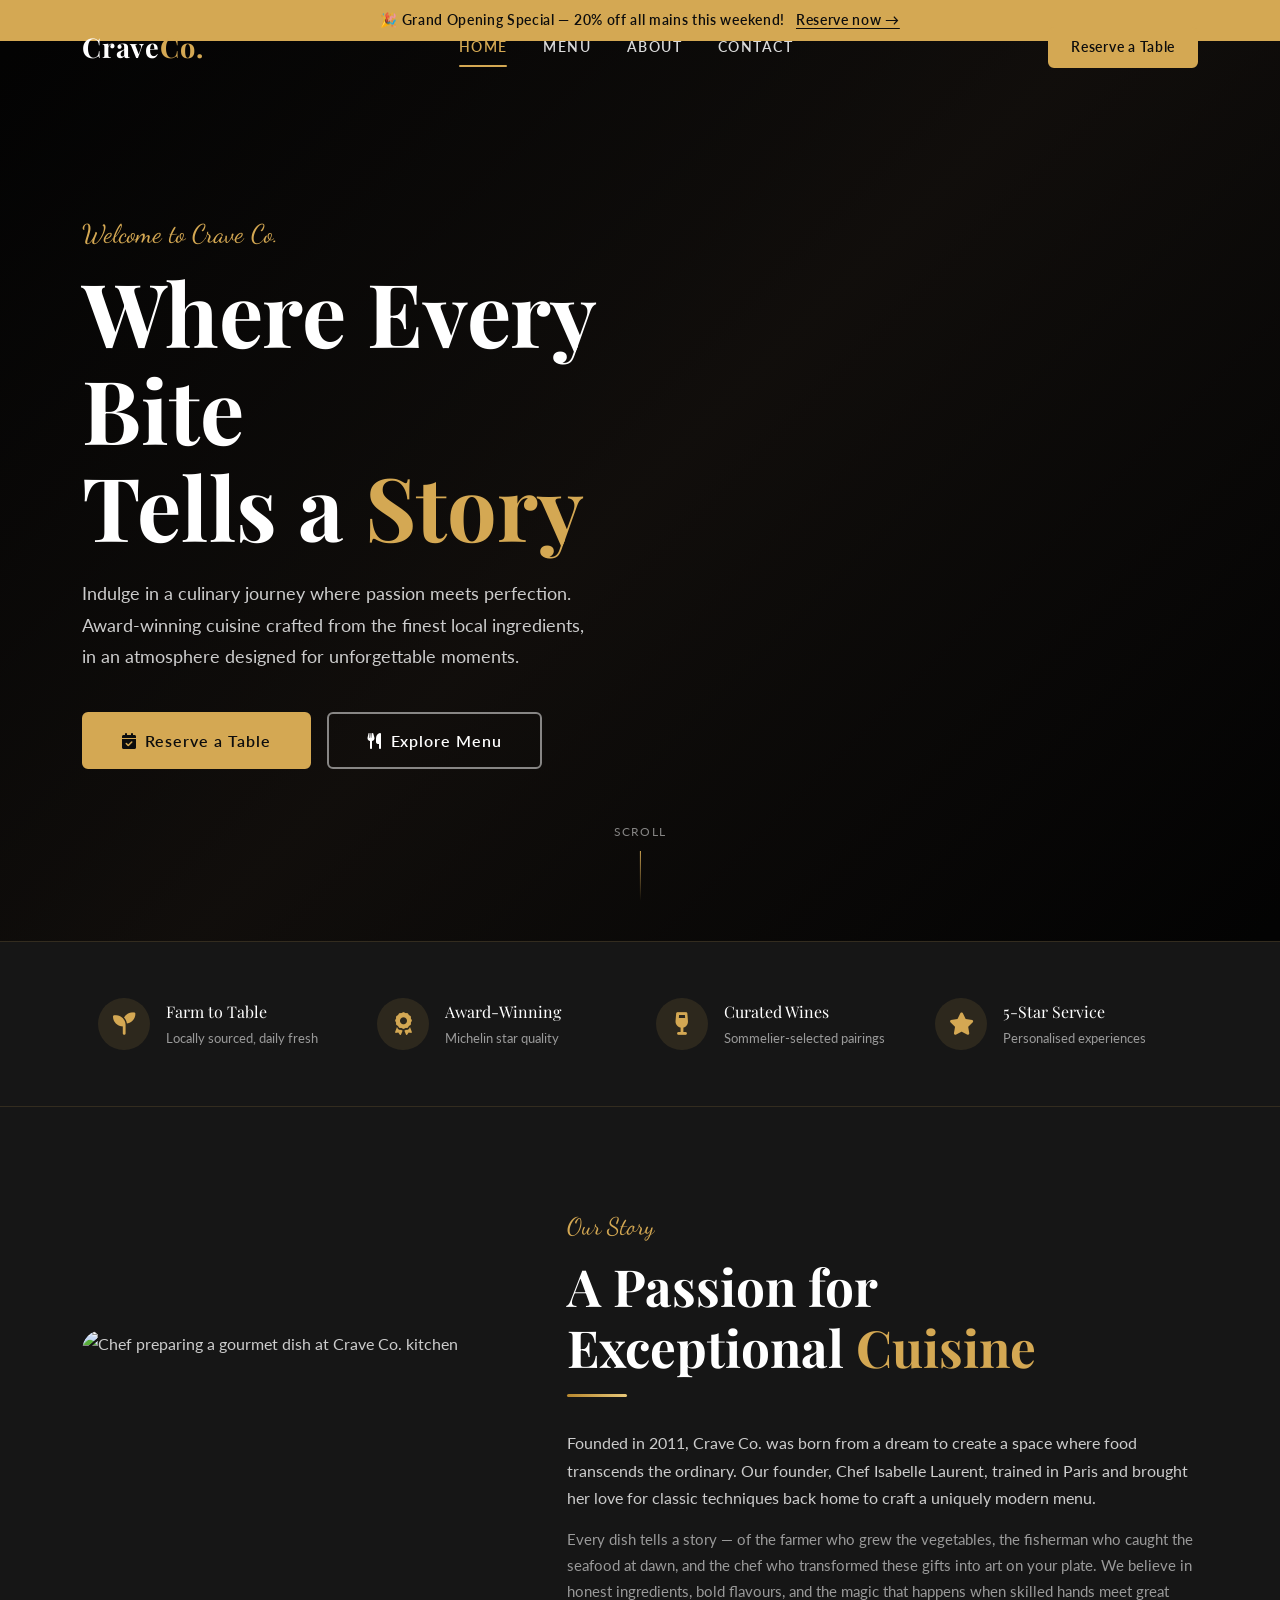
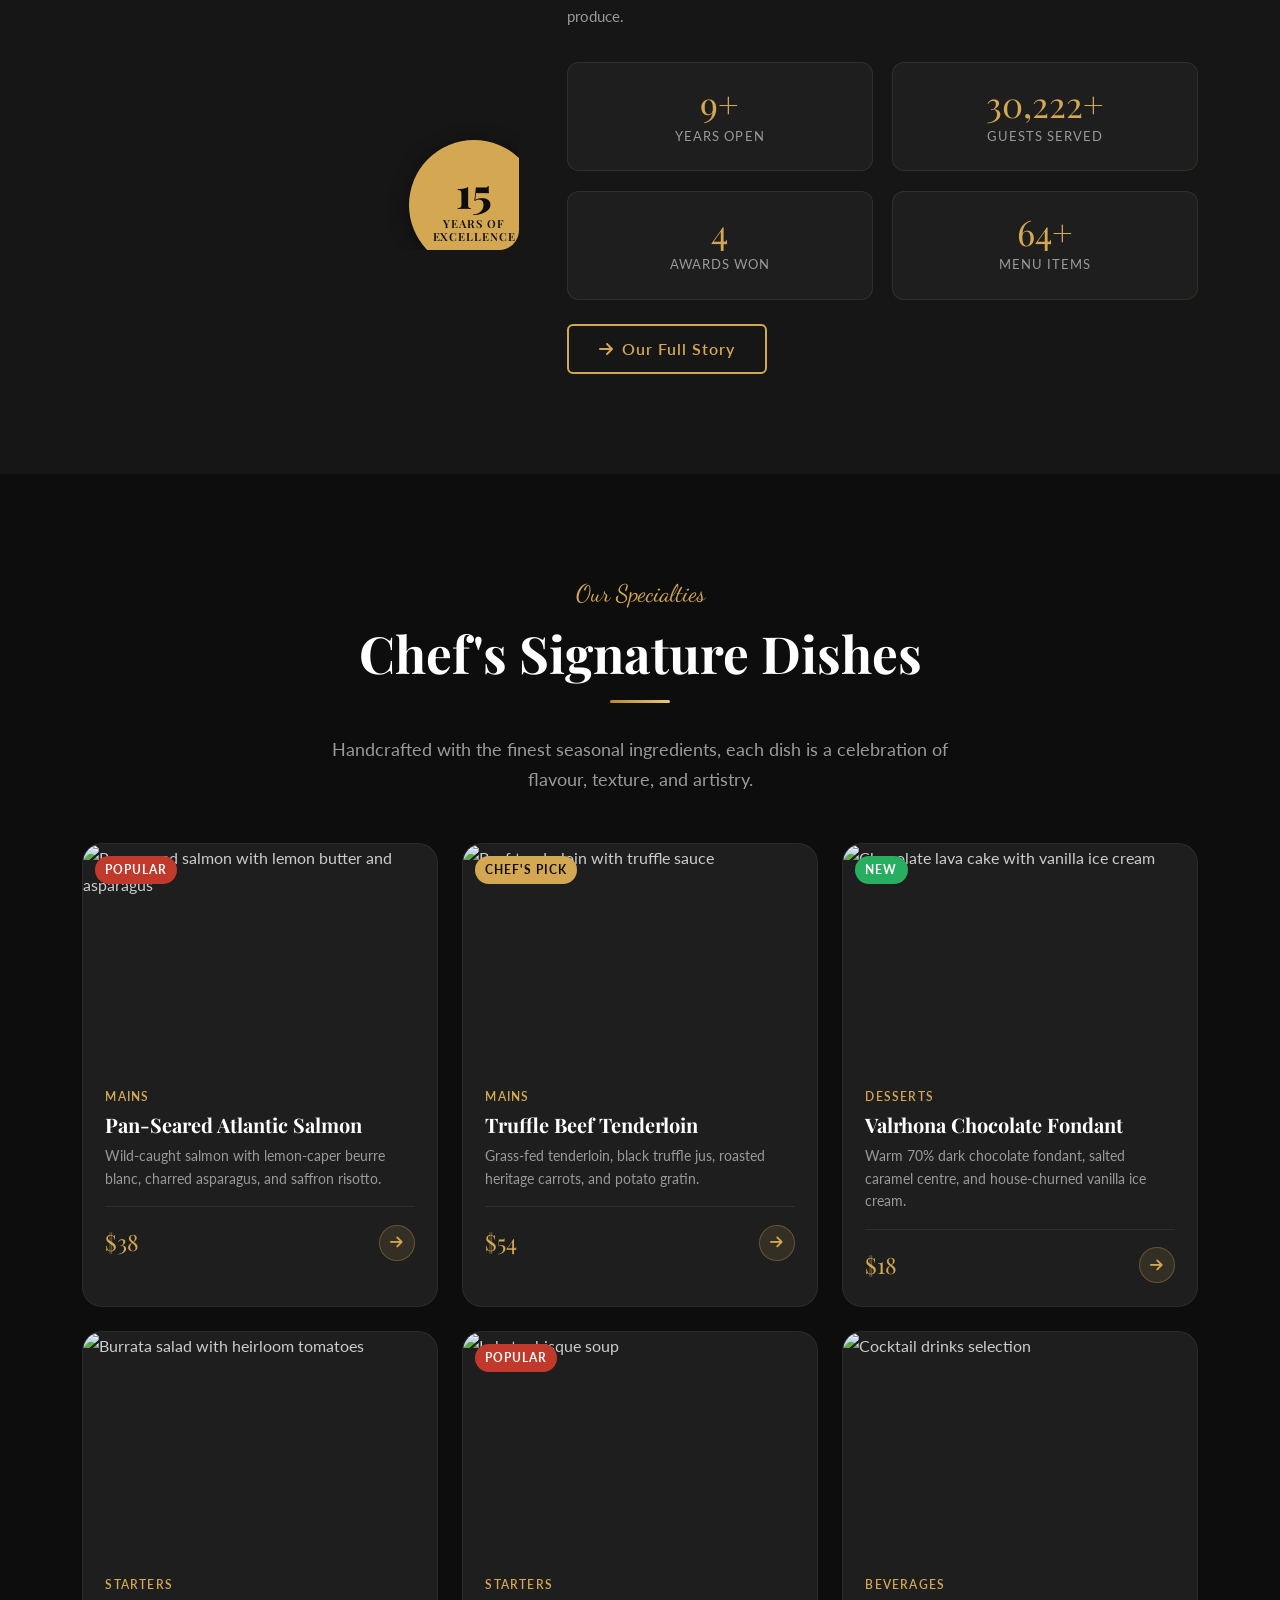
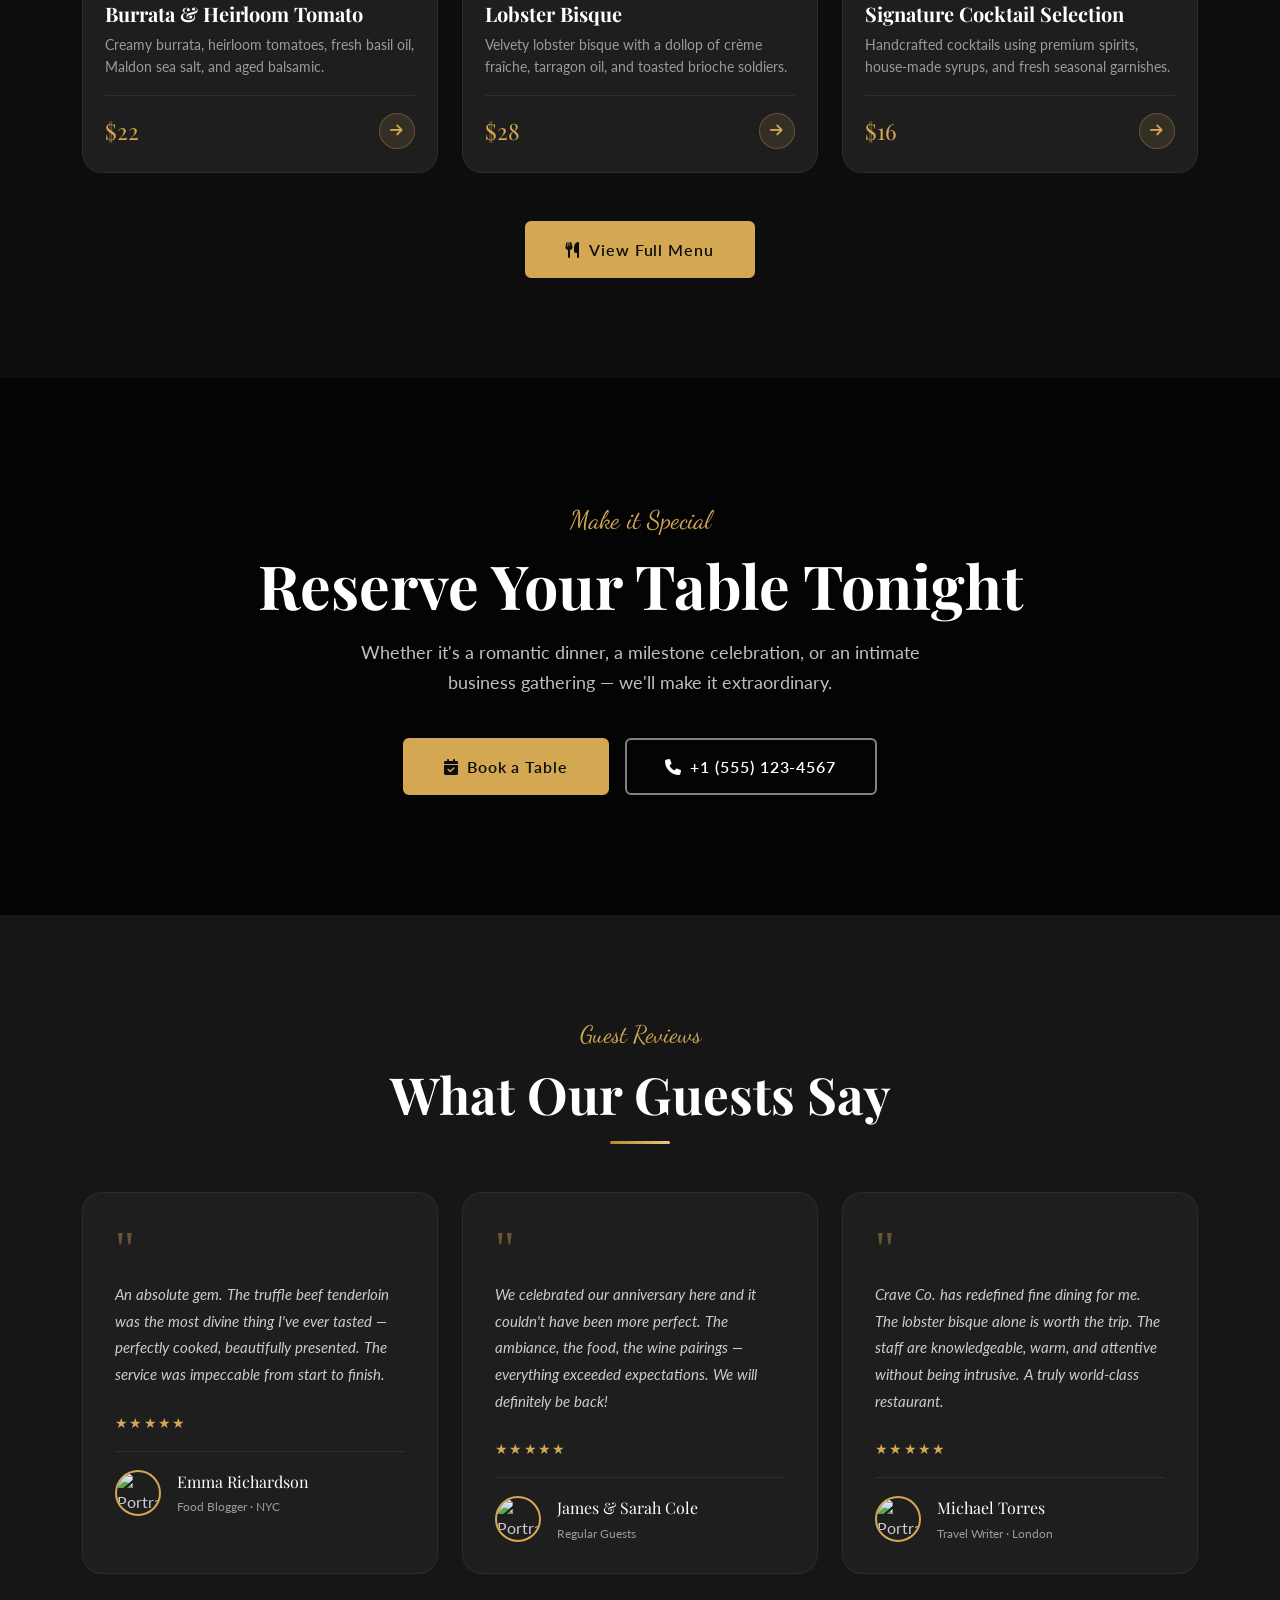
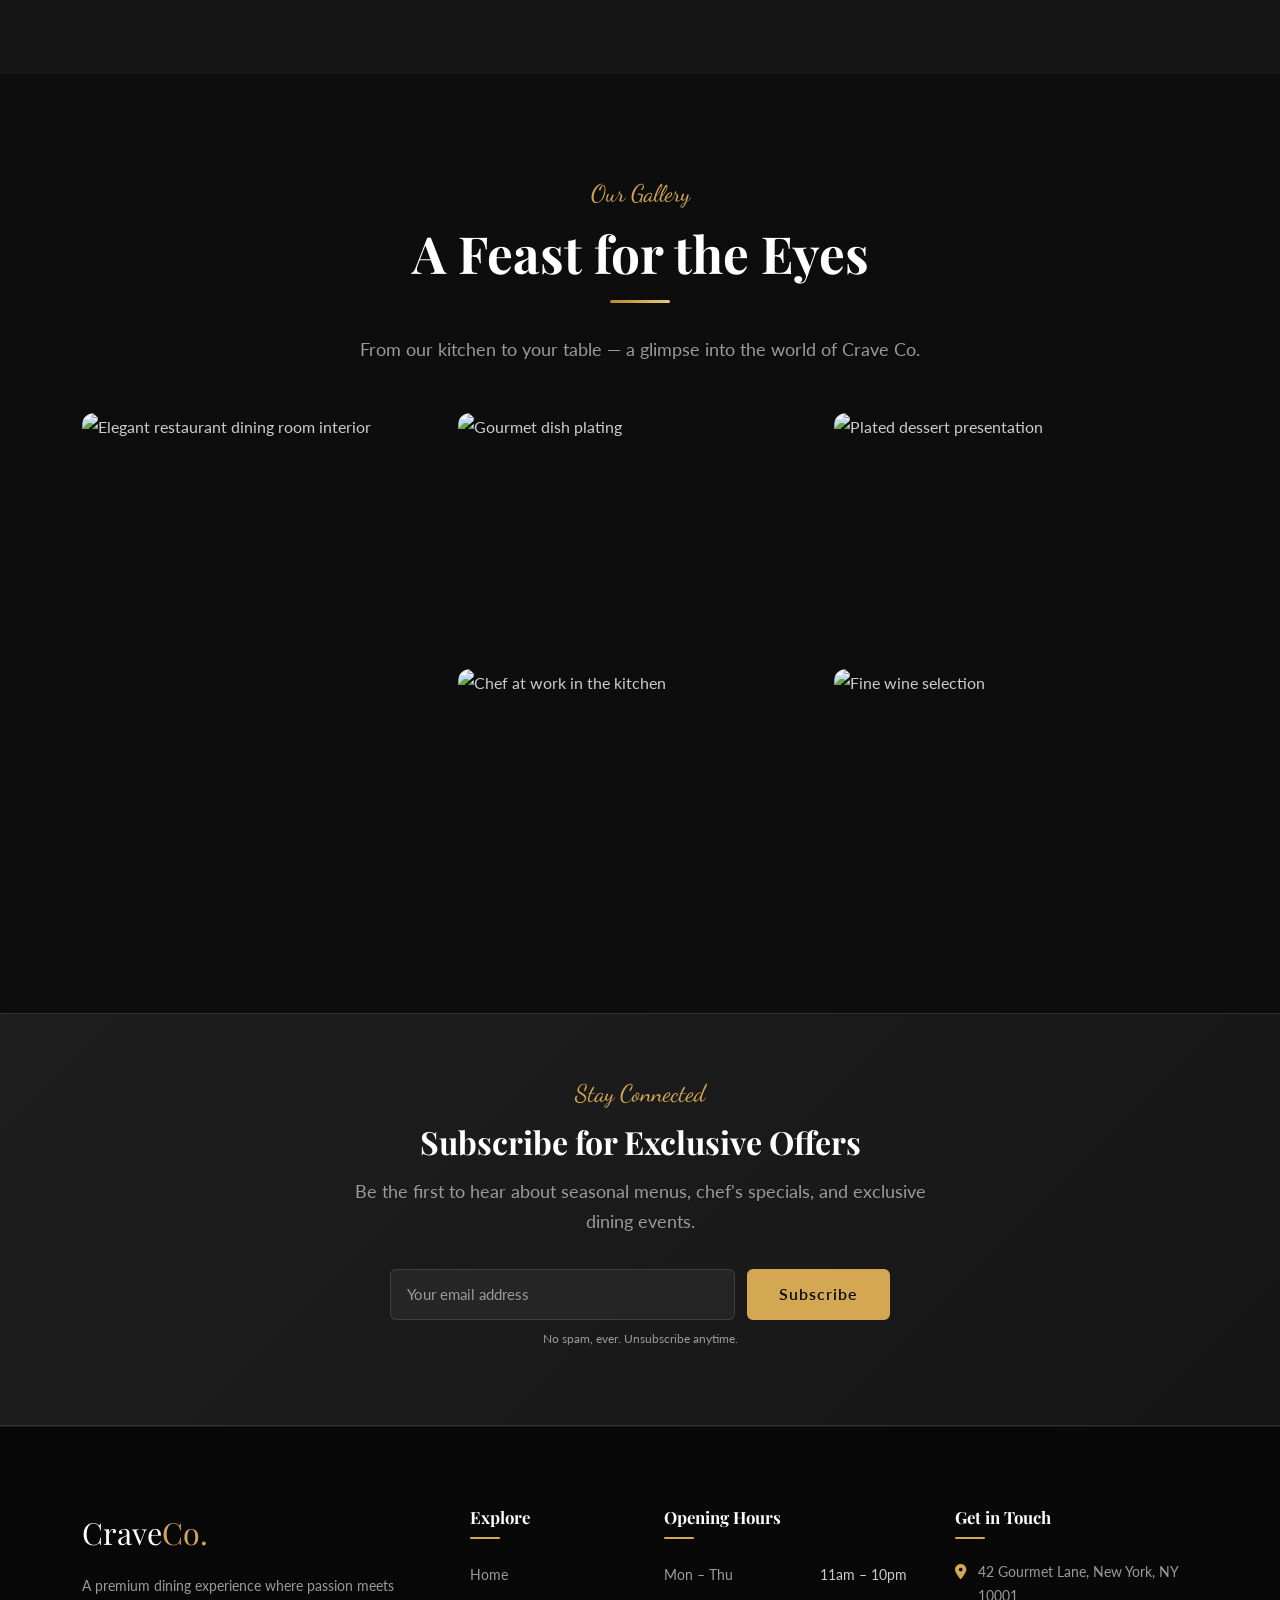
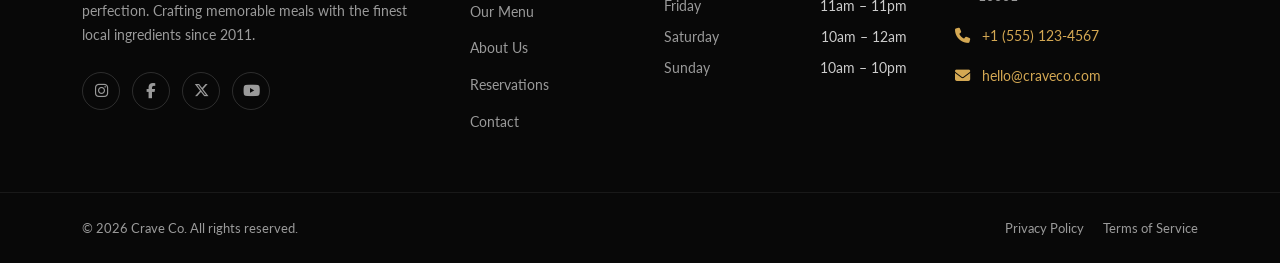
==== commit 02d9f0a3: "Fix review issues: JSON-LD hours, year consistency, V tag on soup, Firefox scrollbar, policy modals," ====
--- a/index.html
+++ b/index.html
@@ -63,7 +63,12 @@
     },
     "servesCuisine": ["Continental", "Mediterranean", "Modern American"],
     "priceRange": "$$$",
-    "openingHours": ["Mo-Fr 11:00-23:00", "Sa-Su 10:00-24:00"]
+    "openingHours": [
+      "Mo-Th 11:00-22:00",
+      "Fr 11:00-23:00",
+      "Sa 10:00-24:00",
+      "Su 10:00-22:00"
+    ]
   }
   </script>
 </head>
@@ -221,7 +226,7 @@
           </h2>
           <div class="divider-gold left"></div>
           <p class="mb-3" style="color: var(--clr-text-light);">
-            Founded in 2009, Crave Co. was born from a dream to create a space where food
+            Founded in 2011, Crave Co. was born from a dream to create a space where food
             transcends the ordinary. Our founder, Chef Isabelle Laurent, trained in Paris
             and brought her love for classic techniques back home to craft a uniquely
             modern menu.
@@ -631,7 +636,7 @@
           </a>
           <p class="footer__desc">
             A premium dining experience where passion meets perfection. Crafting
-            memorable meals with the finest local ingredients since 2009.
+            memorable meals with the finest local ingredients since 2011.
           </p>
           <div class="footer__social" aria-label="Social media links">
             <a href="#" aria-label="Follow us on Instagram"><i class="fa-brands fa-instagram" aria-hidden="true"></i></a>
--- a/assets/css/style.css
+++ b/assets/css/style.css
@@ -1634,6 +1634,8 @@
 ::-webkit-scrollbar-track { background: var(--clr-dark); }
 ::-webkit-scrollbar-thumb { background: var(--clr-gold-dark); border-radius: 3px; }
 ::-webkit-scrollbar-thumb:hover { background: var(--clr-gold); }
+/* Firefox */
+* { scrollbar-width: thin; scrollbar-color: var(--clr-gold-dark) var(--clr-dark); }
 
 /* Skip to main (accessibility) */
 .skip-link {
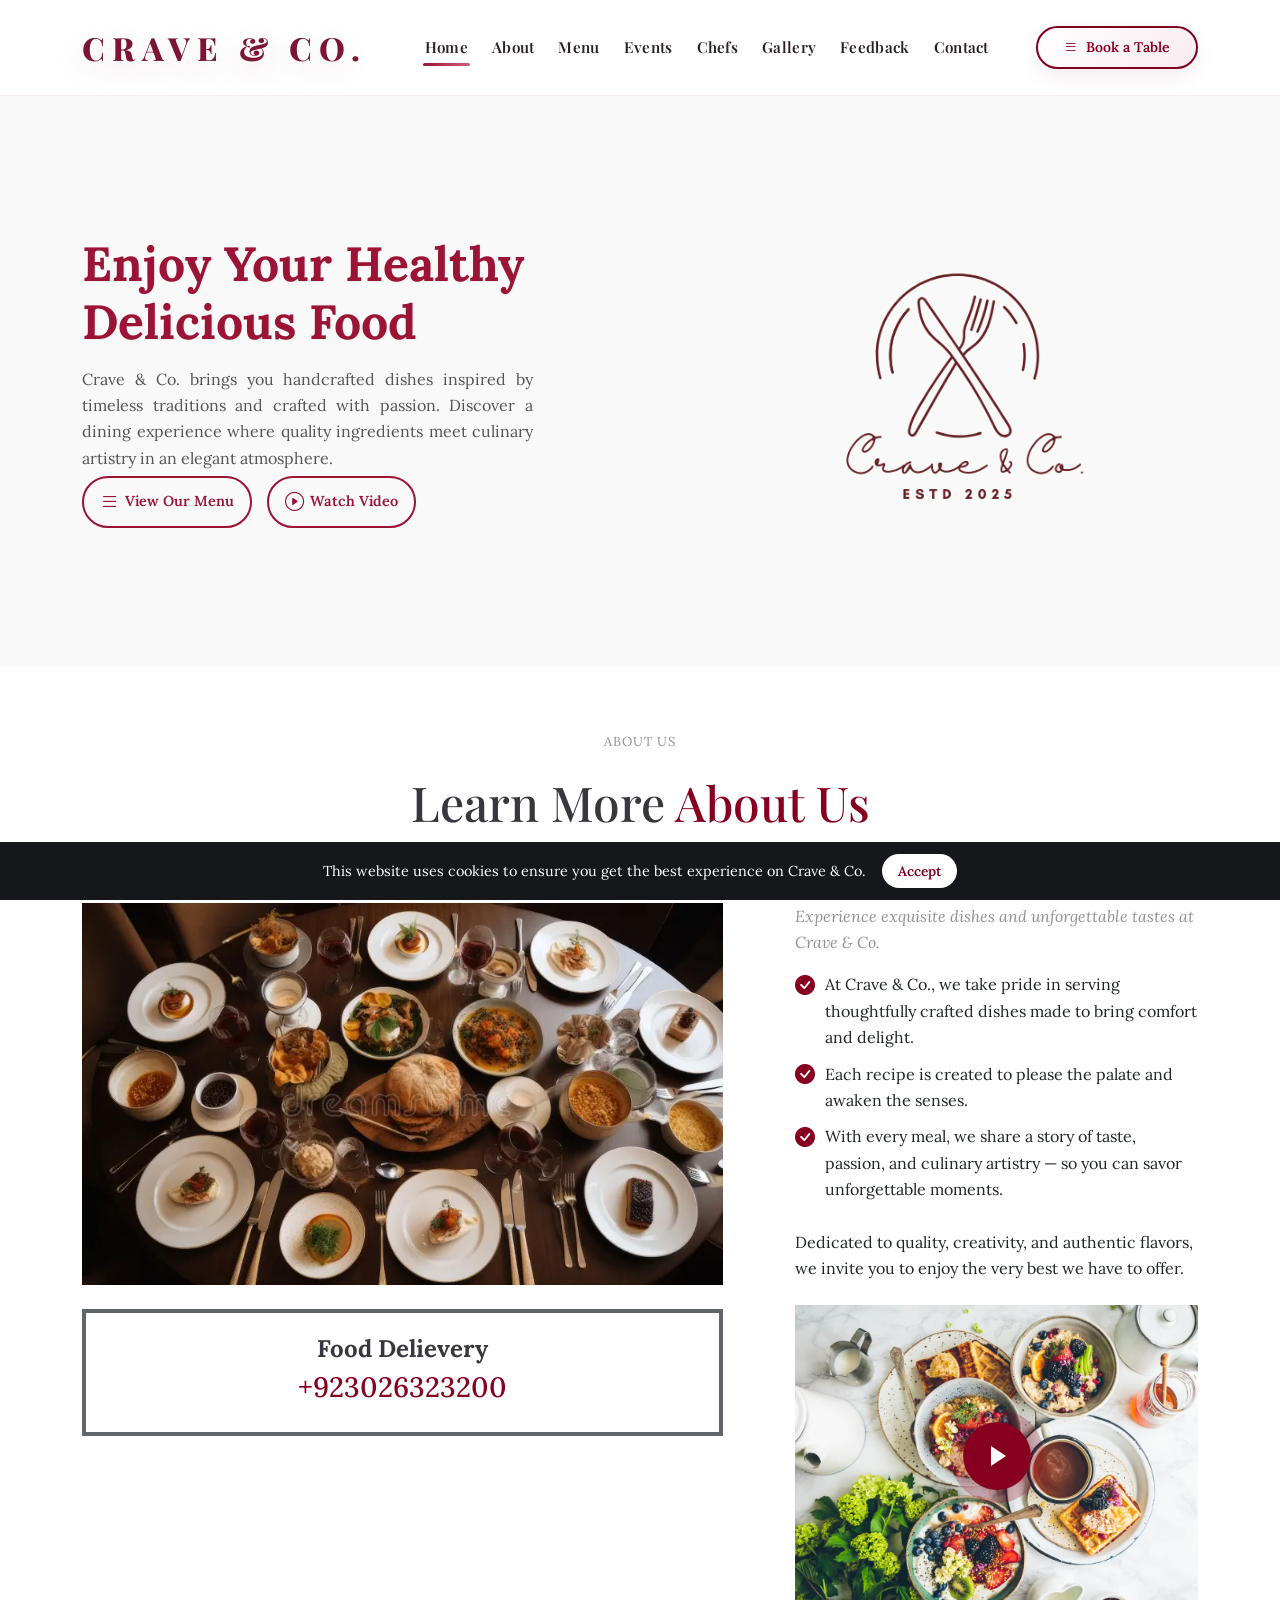
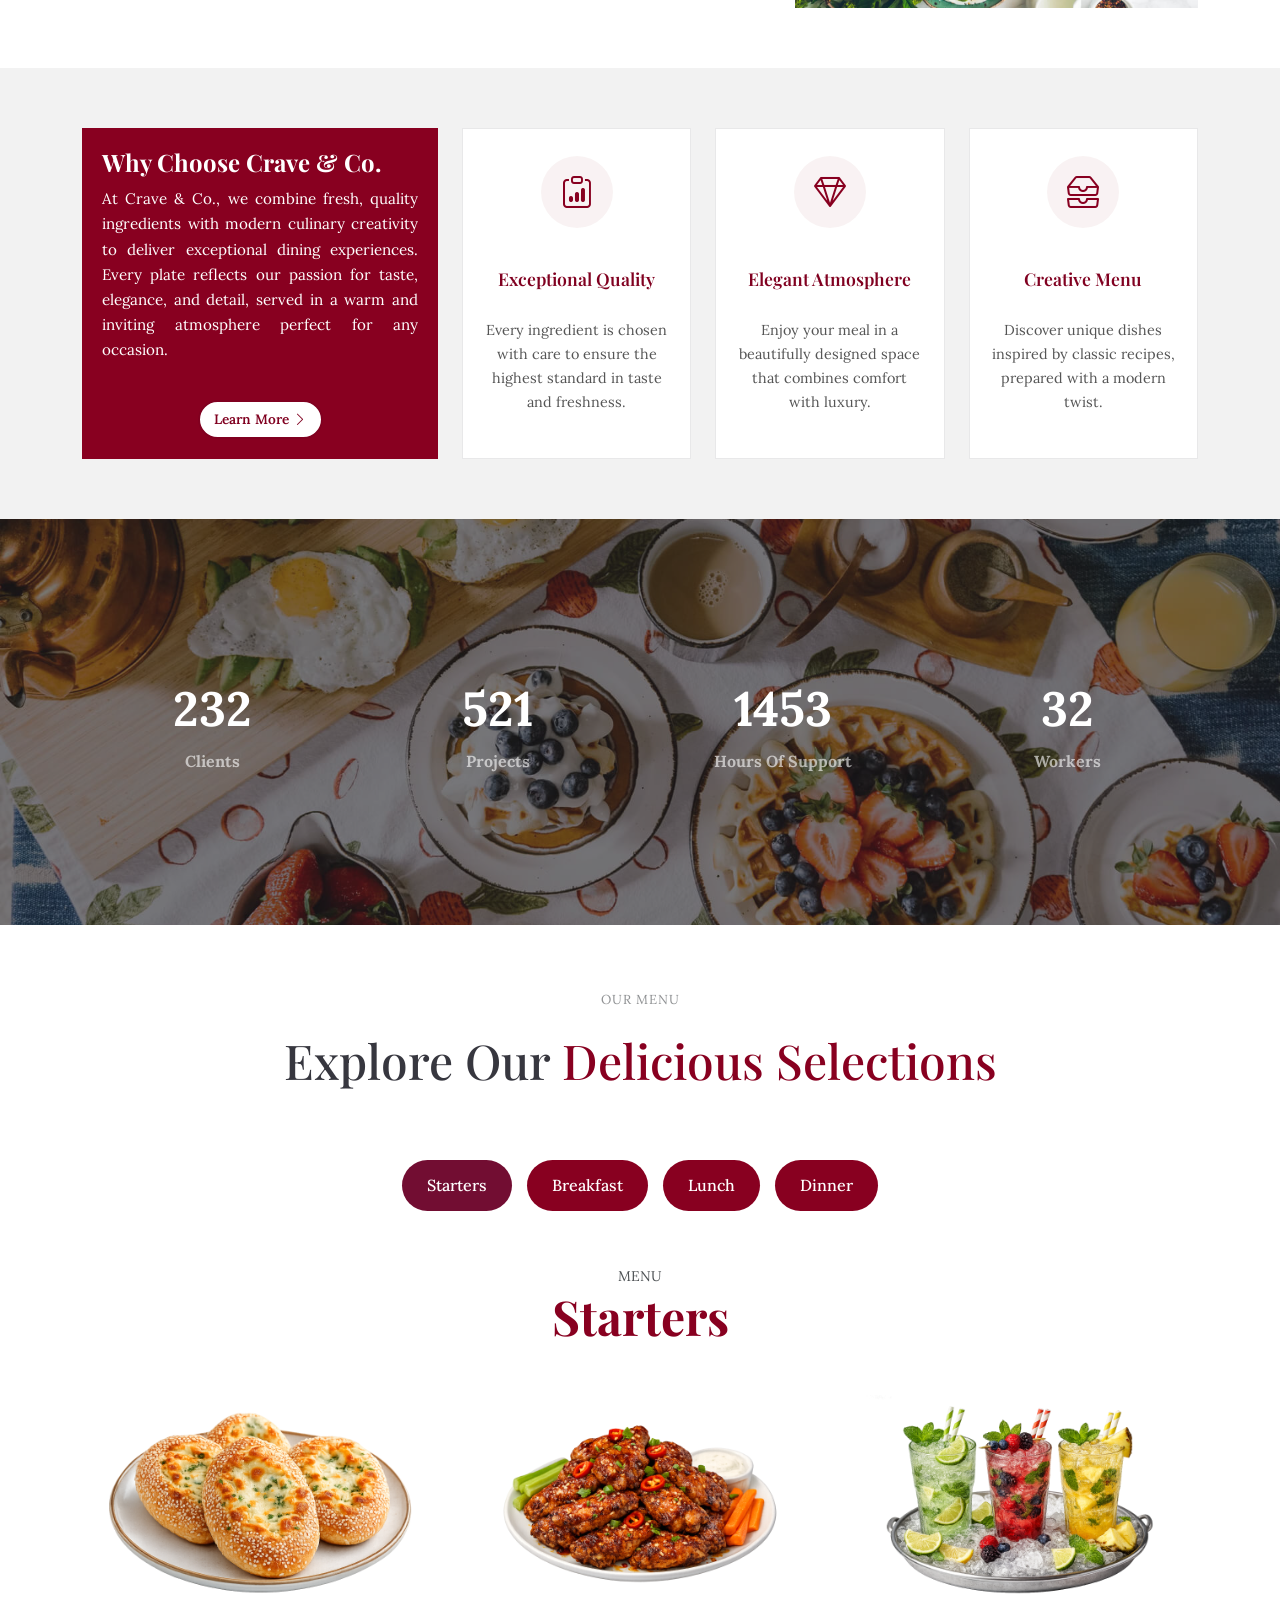
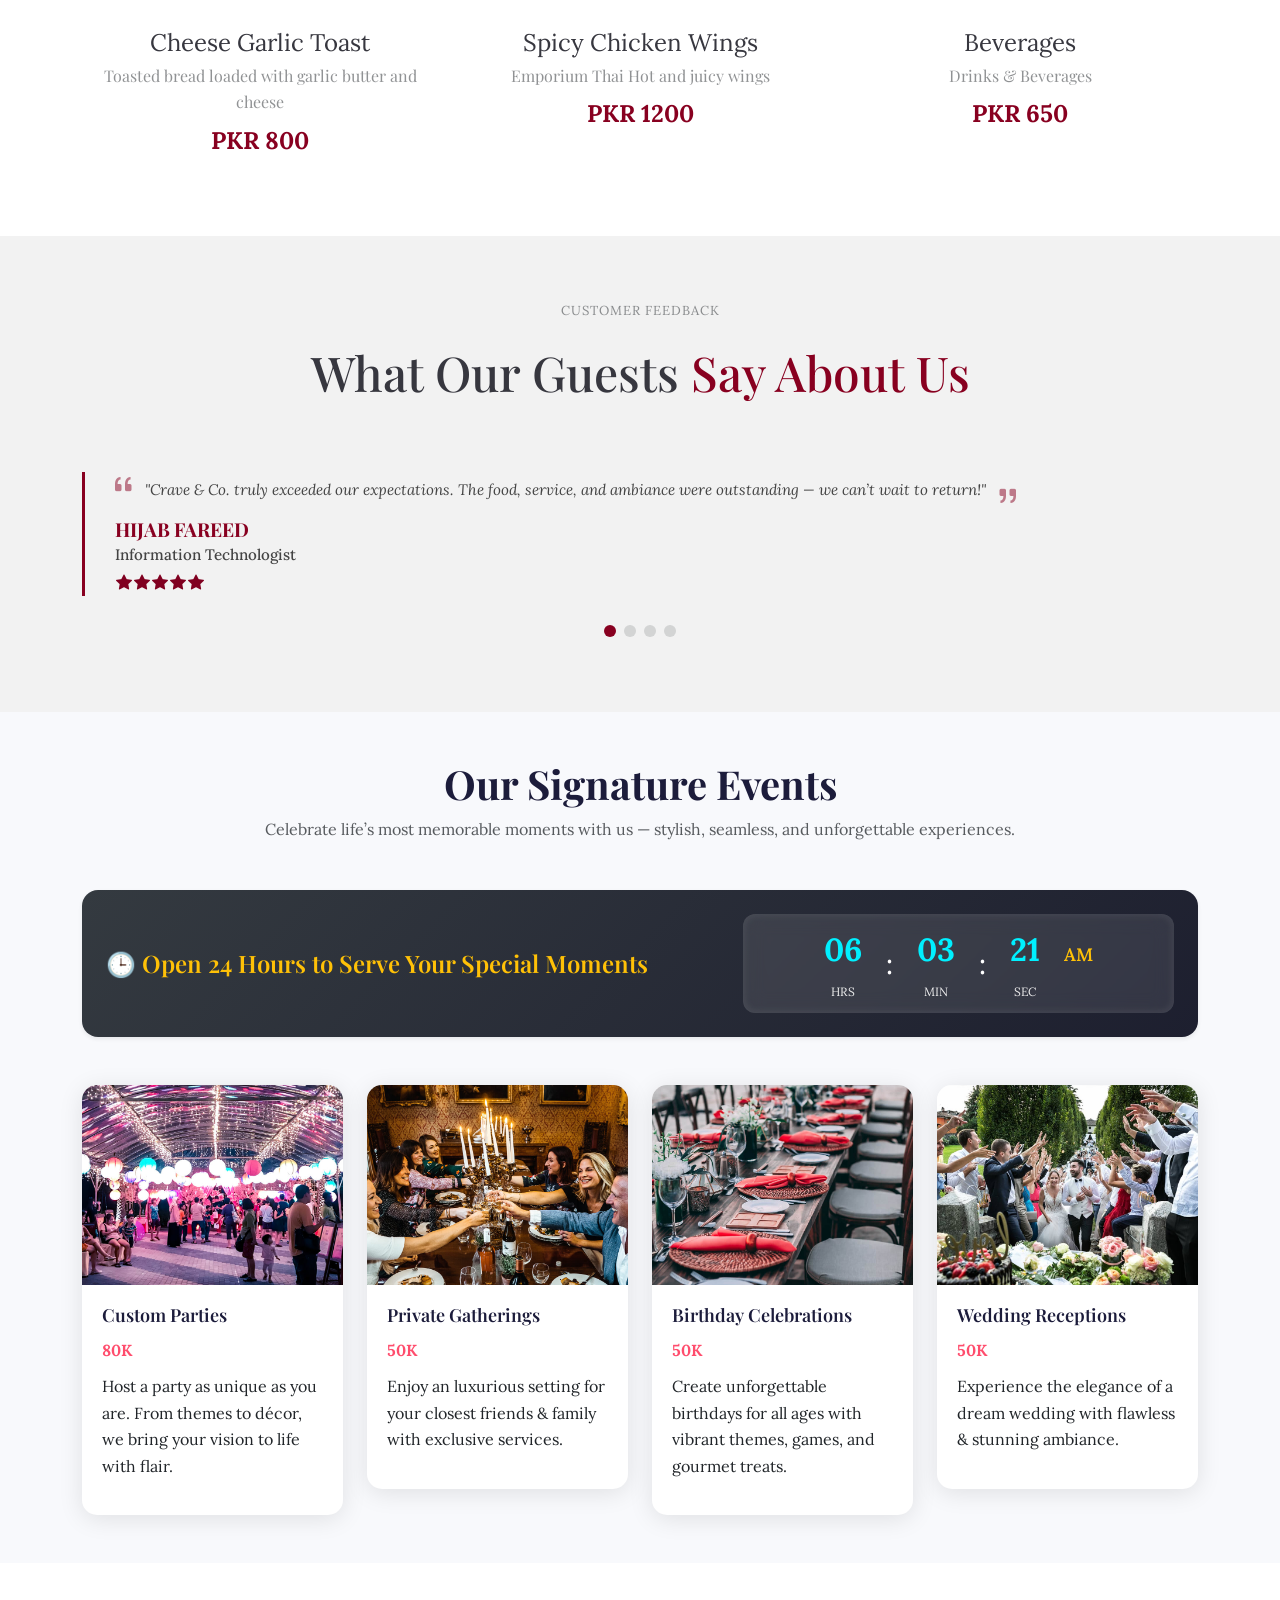
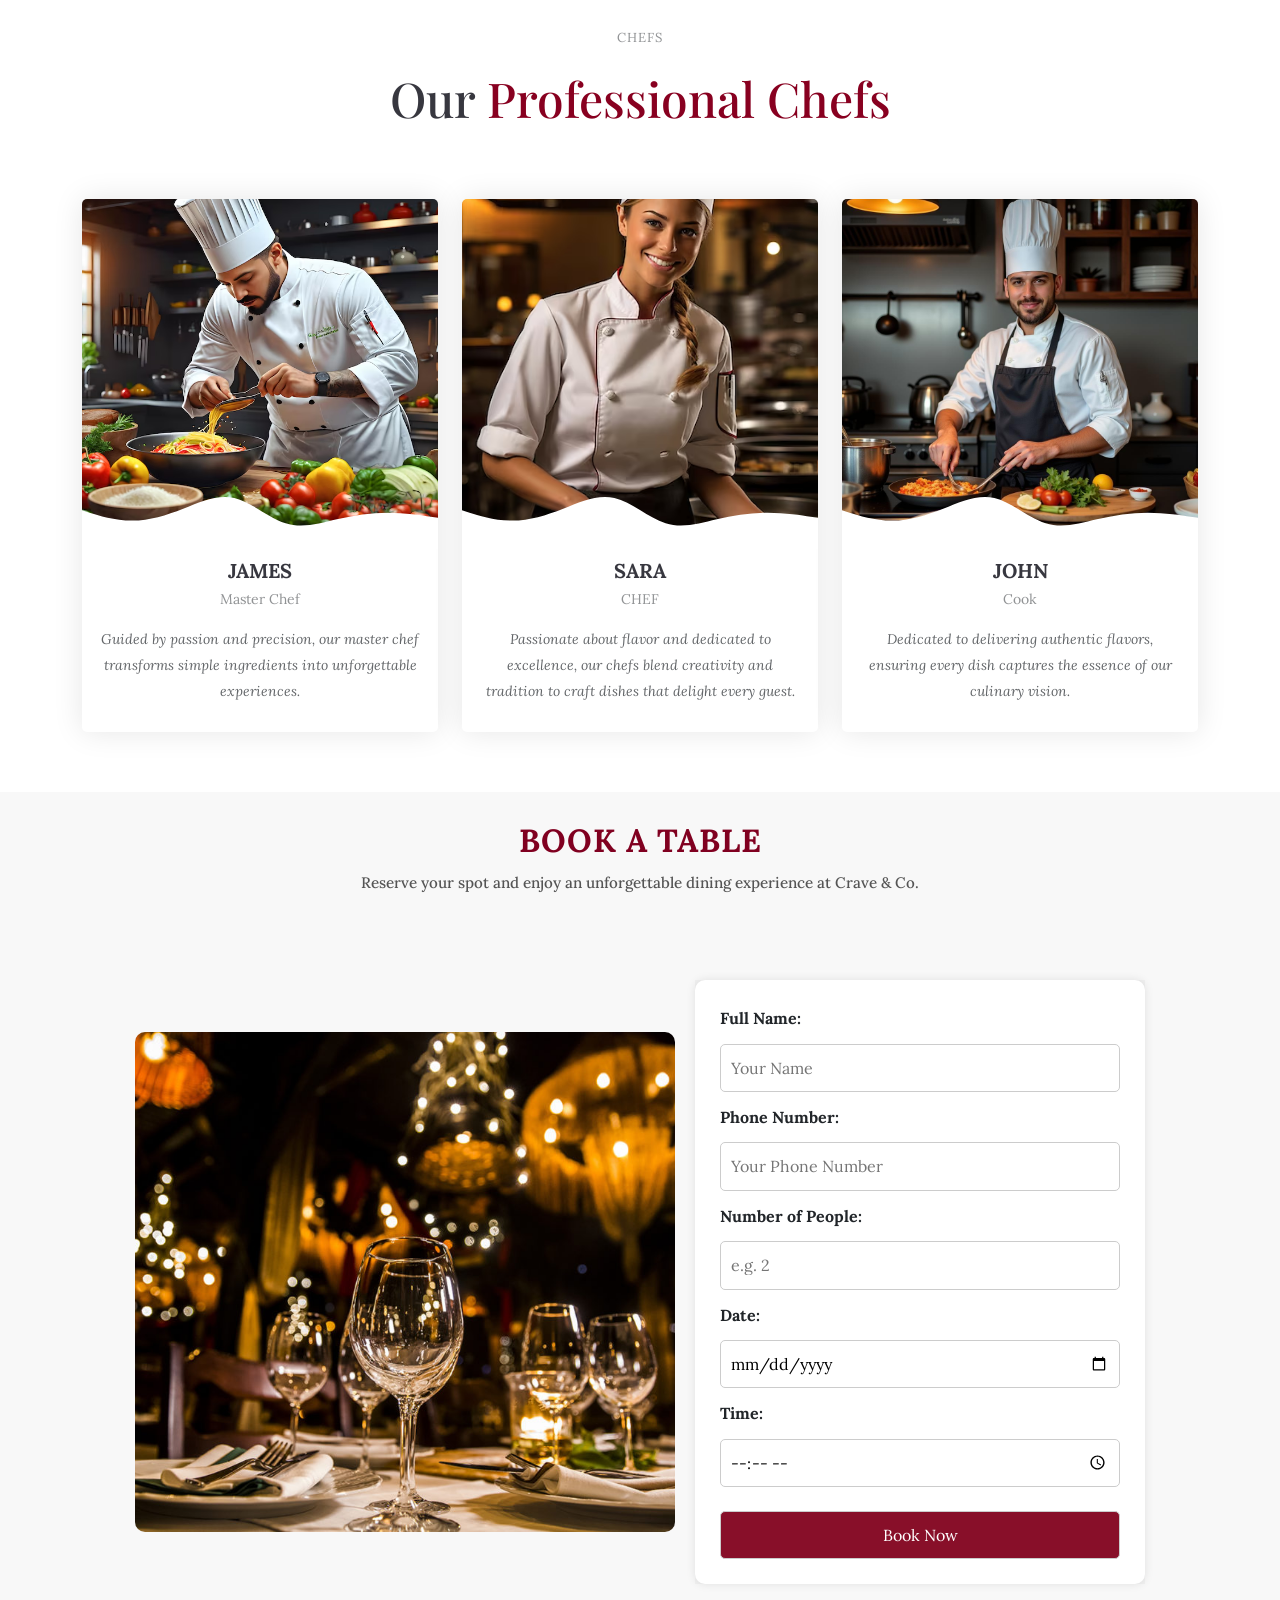
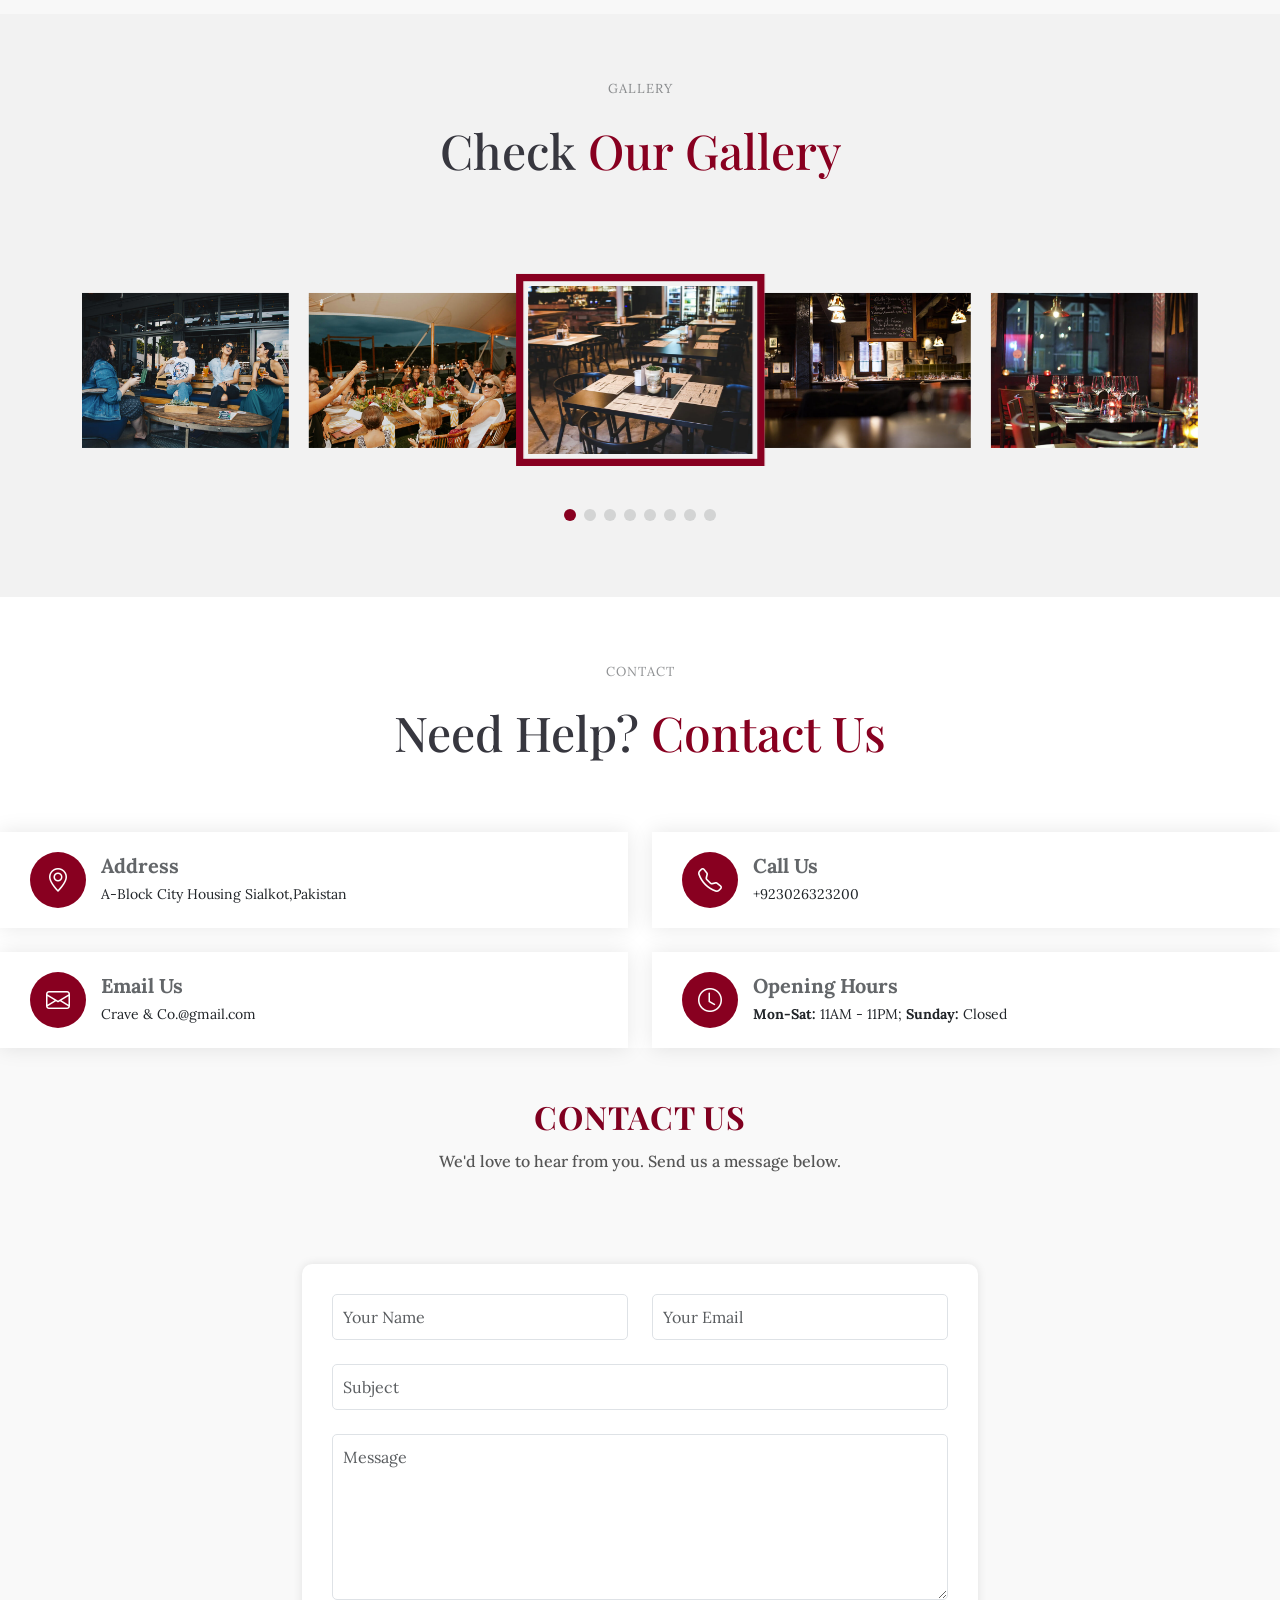
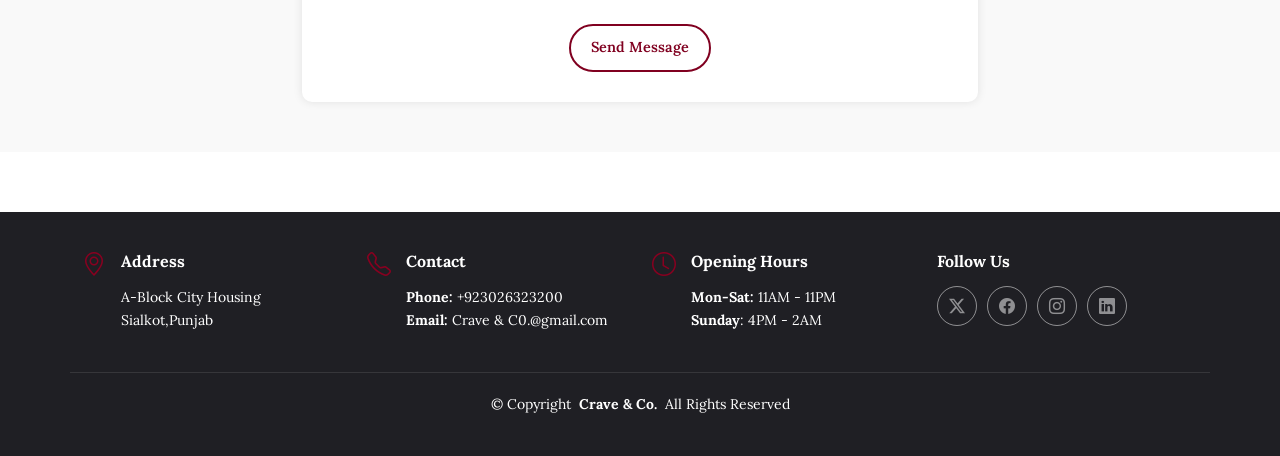
==== commit ee021dcc: "Initial upload - Crave & Co website" ====
--- a/index.html
+++ b/index.html
@@ -1,720 +1,913 @@
 <!DOCTYPE html>
 <html lang="en">
+
 <head>
-  <meta charset="UTF-8">
-  <meta name="viewport" content="width=device-width, initial-scale=1.0">
-  <meta http-equiv="X-UA-Compatible" content="IE=edge">
-
-  <!-- SEO -->
-  <title>Crave Co. — Fine Dining Restaurant</title>
-  <meta name="description" content="Crave Co. is a premium fine-dining restaurant offering exquisite cuisine crafted from locally sourced ingredients. Reserve your table today.">
-  <meta name="keywords" content="fine dining, restaurant, gourmet food, reservations, Crave Co, premium cuisine">
-  <meta name="author" content="Crave Co. Restaurant">
-  <meta name="robots" content="index, follow">
-
-  <!-- Open Graph / Social -->
-  <meta property="og:type" content="website">
-  <meta property="og:url" content="https://craveco.com/">
-  <meta property="og:title" content="Crave Co. — Fine Dining Restaurant">
-  <meta property="og:description" content="An exquisite dining experience crafted with passion. Reserve your table at Crave Co.">
-  <meta property="og:image" content="https://images.unsplash.com/photo-1414235077428-338989a2e8c0?w=1200&auto=format&fit=crop&q=80">
-
-  <!-- Twitter Card -->
-  <meta name="twitter:card" content="summary_large_image">
-  <meta name="twitter:title" content="Crave Co. — Fine Dining Restaurant">
-  <meta name="twitter:description" content="An exquisite dining experience crafted with passion.">
-
-  <!-- Canonical -->
-  <link rel="canonical" href="https://craveco.com/">
-
-  <!-- Favicon (inline SVG-based) -->
-  <link rel="icon" type="image/svg+xml" href="data:image/svg+xml,<svg xmlns='http://www.w3.org/2000/svg' viewBox='0 0 100 100'><text y='.9em' font-size='90'>🍽</text></svg>">
-
-  <!-- Google Fonts -->
-  <link rel="preconnect" href="https://fonts.googleapis.com">
-  <link rel="preconnect" href="https://fonts.gstatic.com" crossorigin>
-  <link href="https://fonts.googleapis.com/css2?family=Playfair+Display:ital,wght@0,600;0,700;0,800;1,600&family=Lato:wght@300;400;600;700&family=Dancing+Script:wght@600;700&display=swap" rel="stylesheet">
-
-  <!-- Bootstrap 5 -->
-  <link href="https://cdn.jsdelivr.net/npm/bootstrap@5.3.3/dist/css/bootstrap.min.css" rel="stylesheet" integrity="sha384-QWTKZyjpPEjISv5WaRU9OFeRpok6YctnYmDr5pNlyT2bRjXh0JMhjY6hW+ALEwIH" crossorigin="anonymous">
-
-  <!-- Font Awesome 6 -->
-  <link rel="stylesheet" href="https://cdnjs.cloudflare.com/ajax/libs/font-awesome/6.5.0/css/all.min.css" integrity="sha512-Avb2QiuDEEvB4bZJYdft2mNjVShBftLdPG8FJ0V7irTLQ8Uo0qcPxh4Plq7G5tGm0rU+1SPhVotteLpBERwOKA==" crossorigin="anonymous" referrerpolicy="no-referrer">
-
-  <!-- Custom CSS -->
-  <link rel="stylesheet" href="assets/css/style.css">
-
-  <!-- Structured Data (JSON-LD) -->
-  <script type="application/ld+json">
-  {
-    "@context": "https://schema.org",
-    "@type": "Restaurant",
-    "name": "Crave Co.",
-    "description": "Premium fine-dining restaurant offering exquisite cuisine.",
-    "url": "https://craveco.com",
-    "telephone": "+1 (555) 123-4567",
-    "address": {
-      "@type": "PostalAddress",
-      "streetAddress": "42 Gourmet Lane",
-      "addressLocality": "New York",
-      "addressRegion": "NY",
-      "postalCode": "10001",
-      "addressCountry": "US"
-    },
-    "servesCuisine": ["Continental", "Mediterranean", "Modern American"],
-    "priceRange": "$$$",
-    "openingHours": [
-      "Mo-Th 11:00-22:00",
-      "Fr 11:00-23:00",
-      "Sa 10:00-24:00",
-      "Su 10:00-22:00"
-    ]
-  }
-  </script>
+  <meta charset="utf-8">
+  <meta content="width=device-width, initial-scale=1.0" name="viewport">
+  <title>Index - Crave & Co.</title>
+  <meta name="description" content="">
+  <meta name="keywords" content="">
+
+  <!-- Favicons -->
+  <link href="assets/img/favicon.png" rel="icon">
+  <link href="assets/img/apple-touch-icon.png" rel="apple-touch-icon">
+  
+  <!-- Fonts -->
+  <link href="https://fonts.googleapis.com" rel="preconnect">
+  <link href="https://fonts.gstatic.com" rel="preconnect" crossorigin>
+  <link href="https://fonts.googleapis.com/css2?family=Inter:wght@400;500;600;700;800&family=Lora:wght@400;500;600;700&family=Playfair+Display:wght@600;700;800&family=Poppins:wght@400;500;600;700&family=Roboto:ital,wght@0,300;0,400;0,500;0,700;1,400&display=swap" rel="stylesheet">
+
+  <!-- Vendor CSS Files -->
+  <link href="assets/vendor/bootstrap/css/bootstrap.min.css" rel="stylesheet">
+  <link href="assets/vendor/bootstrap-icons/bootstrap-icons.css" rel="stylesheet">
+  <link href="assets/vendor/aos/aos.css" rel="stylesheet">
+  <link href="assets/vendor/glightbox/css/glightbox.min.css" rel="stylesheet">
+  <link href="assets/vendor/swiper/swiper-bundle.min.css" rel="stylesheet">
+
+  <!-- Main CSS File -->
+  <link href="assets/css/main.css" rel="stylesheet">
 </head>
-<body>
-
-  <!-- Skip Link (accessibility) -->
-  <a class="skip-link" href="#main-content">Skip to main content</a>
+
+<body class="index-page">
+<header id="header" class="header d-flex align-items-center sticky-top">
+  <div class="container position-relative d-flex align-items-center justify-content-between">
+    <a href="#hero" class="navbar-brand brand-link">
+      CRAVE & CO.
+    </a>
+
+    <nav id="navmenu" class="navmenu">
+      <ul>
+        <li><a href="#hero" class="active">Home</a></li>
+        <li><a href="#about">About</a></li>
+        <li><a href="#menu">Menu</a></li>
+        <li><a href="#events">Events</a></li>
+        <li><a href="#chefs">Chefs</a></li>
+        <li><a href="#gallery">Gallery</a></li>
+        <li><a href="#testimonials">Feedback</a></li>
+        <li><a href="#contact">Contact</a></li>
+      </ul>
+      <i class="mobile-nav-toggle d-xl-none bi bi-list"></i>
+    </nav>
+
+    <a class="btn-getstarted" href="index.html#book-a-table">
+      <i class="bi bi-list"></i> Book a Table
+    </a>
+
+  </div>
+</header>
+  <main class="main">
+
+ <!-- Hero Section -->
+<section id="hero" class="hero section light-background">
+  <div class="container">
+    <div class="row gy-4 justify-content-center justify-content-lg-between">
+      <div class="col-lg-5 order-2 order-lg-1 d-flex flex-column justify-content-center">
+        <h1 data-aos="fade-up">Enjoy Your Healthy<br>Delicious Food</h1>
+        <p data-aos="fade-up" data-aos-delay="100">
+          Crave & Co. brings you handcrafted dishes inspired by timeless traditions and crafted with passion.
+          Discover a dining experience where quality ingredients meet culinary artistry in an elegant atmosphere.
+        </p>
+        <div class="d-flex" data-aos="fade-up" data-aos-delay="200">
+          <a href="#menu" class="btn-custom">
+            <i class="bi bi-list"></i> <span>View Our Menu</span>
+          </a>
+          <a href="https://www.youtube.com/watch?v=Y7f98aduVJ8" class="btn-custom">
+            <i class="bi bi-play-circle"></i> <span>Watch Video</span>
+          </a>
+        </div>
+      </div>
+      <div class="col-lg-5 order-1 order-lg-2 hero-img" data-aos="zoom-out">
+        <img src="assets/img/Crave & Co. logo.png" class="img-fluid animated" alt="Crave & Co. Logo">
+      </div>
+    </div>
+  </div>
+
+</section>  
+
+<!-- /Hero Section -->
+
+ <!-- Elegant Cookie Consent Banner -->
+<div id="cookieConsent">
+  This website uses cookies to ensure you get the best experience on Crave &amp; Co.
+  <button id="acceptBtn">Accept</button>
+</div>
+
+
+
+
+    <!-- About Section -->
+    <section id="about" class="about section">
+
+      <!-- Section Title -->
+      <div class="container section-title" data-aos="fade-up">
+        <h2>About Us<br></h2>
+        <p><span>Learn More</span> <span class="description-title">About Us</span></p>
+      </div><!-- End Section Title -->
+
+      <div class="container">
+
+        <div class="row gy-4">
+          <div class="col-lg-7" data-aos="fade-up" data-aos-delay="100">
+            <img src="assets/img/food.webp" class="img-fluid mb-4" alt="">
+            <div class="book-a-table">
+              <h3>Food Delievery</h3>
+              <p>+923026323200</p>
+            </div>
+          </div>
+          <div class="col-lg-5" data-aos="fade-up" data-aos-delay="250">
+            <div class="content ps-0 ps-lg-5">
+              <p class="fst-italic">
+                Experience exquisite dishes and unforgettable tastes at Crave & Co.
+              </p>
+              <ul>
+                <li><i class="bi bi-check-circle-fill"></i> <span>At Crave & Co., we take pride in serving thoughtfully crafted dishes made to bring comfort and delight.</span></li>
+                <li><i class="bi bi-check-circle-fill"></i> <span>Each recipe is created to please the palate and awaken the senses.</span></li>
+                <li><i class="bi bi-check-circle-fill"></i> <span>With every meal, we share a story of taste, passion, and culinary artistry — so you can savor unforgettable moments.</span></li>
+              </ul>
+              <p>
+              Dedicated to quality, creativity, and authentic flavors, we invite you to enjoy the very best we have to offer. 
+              </p>
+
+              <div class="position-relative mt-4">
+                <img src="assets/img/about-2.jpg" class="img-fluid" alt="">
+                <a href="https://www.youtube.com/watch?v=Y7f98aduVJ8" class="glightbox pulsating-play-btn"></a>
+              </div>
+            </div>
+          </div>
+        </div>
+
+      </div>
+
+    </section><!-- /About Section -->
+
+
+    <!-- Why Us Section -->
+     <section id="why-us" class="why-us section light-background">
+
+  <div class="container">
+    <div class="row gy-4">
+
+      <div class="col-lg-4 d-flex flex-column justify-content-center" data-aos="fade-up" data-aos-delay="100">
+        <div class="why-box">
+          <h3>Why Choose Crave & Co.</h3>
+          <p>
+            At Crave & Co., we combine fresh, quality ingredients with modern culinary creativity to deliver exceptional dining experiences. Every plate reflects our passion for taste, elegance, and detail, served in a warm and inviting atmosphere perfect for any occasion.
+          </p>
+          <div class="text-center mt-2">
+            <a href="#" class="more-btn">Learn More <i class="bi bi-chevron-right"></i></a>
+          </div>
+        </div>
+      </div><!-- End Why Box -->
+
+      <div class="col-lg-8 d-flex align-items-stretch">
+        <div class="row gy-4" data-aos="fade-up" data-aos-delay="200">
+
+          <div class="col-xl-4 d-flex">
+            <div class="icon-box d-flex flex-column justify-content-center align-items-center">
+              <i class="bi bi-clipboard-data"></i>
+              <h4>Exceptional Quality</h4>
+              <p>Every ingredient is chosen with care to ensure the highest standard in taste and freshness.</p>
+            </div>
+          </div><!-- End Icon Box -->
+
+          <div class="col-xl-4 d-flex">
+            <div class="icon-box d-flex flex-column justify-content-center align-items-center">
+              <i class="bi bi-gem"></i>
+              <h4>Elegant Atmosphere</h4>
+              <p>Enjoy your meal in a beautifully designed space that combines comfort with luxury.</p>
+            </div>
+          </div><!-- End Icon Box -->
+
+          <div class="col-xl-4 d-flex">
+            <div class="icon-box d-flex flex-column justify-content-center align-items-center">
+              <i class="bi bi-inboxes"></i>
+              <h4>Creative Menu</h4>
+              <p>Discover unique dishes inspired by classic recipes, prepared with a modern twist.</p>
+            </div>
+          </div><!-- End Icon Box -->
+
+        </div>
+      </div>
+
+    </div>
+  </div>
+</section>
+<!-- END Why Us Section -->
+
+
+    <!-- Stats Section -->
+    <section id="stats" class="stats section dark-background">
+
+      <img src="assets/img/stats-bg.jpg" alt="" data-aos="fade-in">
+
+      <div class="container position-relative" data-aos="fade-up" data-aos-delay="100">
+
+        <div class="row gy-4">
+
+          <div class="col-lg-3 col-md-6">
+            <div class="stats-item text-center w-100 h-100">
+              <span data-purecounter-start="0" data-purecounter-end="232" data-purecounter-duration="1" class="purecounter"></span>
+              <p>Clients</p>
+            </div>
+          </div><!-- End Stats Item -->
+
+          <div class="col-lg-3 col-md-6">
+            <div class="stats-item text-center w-100 h-100">
+              <span data-purecounter-start="0" data-purecounter-end="521" data-purecounter-duration="1" class="purecounter"></span>
+              <p>Projects</p>
+            </div>
+          </div><!-- End Stats Item -->
+
+          <div class="col-lg-3 col-md-6">
+            <div class="stats-item text-center w-100 h-100">
+              <span data-purecounter-start="0" data-purecounter-end="1453" data-purecounter-duration="1" class="purecounter"></span>
+              <p>Hours Of Support</p>
+            </div>
+          </div><!-- End Stats Item -->
+
+          <div class="col-lg-3 col-md-6">
+            <div class="stats-item text-center w-100 h-100">
+              <span data-purecounter-start="0" data-purecounter-end="32" data-purecounter-duration="1" class="purecounter"></span>
+              <p>Workers</p>
+            </div>
+          </div><!-- End Stats Item -->
+
+        </div>
+
+      </div>
+
+    </section><!-- /Stats Section -->
+
+    <!-- Menu Section -->
+<section id="menu" class="menu section">
+
+  <!-- Section Title -->
+  <div class="container section-title" data-aos="fade-up">
+    <h2>Our Menu</h2>
+    <p><span>Explore Our</span> <span class="description-title">Delicious Selections</span></p>
+  </div><!-- End Section Title -->
+
+  <div class="container">
+
+    <!-- Custom Menu Buttons -->
+    <div class="custom-button-container text-center mb-4">
+      <button class="menu-btn active" data-menu-target="menu-starters" type="button">Starters</button>
+      <button class="menu-btn" data-menu-target="menu-breakfast" type="button">Breakfast</button>
+      <button class="menu-btn" data-menu-target="menu-lunch" type="button">Lunch</button>
+      <button class="menu-btn" data-menu-target="menu-dinner" type="button">Dinner</button>
+    </div>
+
+    <!-- Tab Content -->
+    <div class="tab-content" id="menuContent">
+
+      <!-- Starters -->
+      <div class="tab-pane menu-section active show" id="menu-starters">
+        <div class="tab-header text-center">
+          <p>Menu</p>
+          <h3>Starters</h3>
+        </div>
+        <div class="row gy-5">
+          <div class="col-lg-4 menu-item">
+            <img src="assets/img/menu/garlic cheese toast.png" class="menu-img img-fluid" alt="Cheese Garlic Toast">
+            <h4>Cheese Garlic Toast</h4>
+            <p class="ingredients">Toasted bread loaded with garlic butter and cheese</p>
+            <p class="price">PKR 800</p>
+          </div>
+
+          <div class="col-lg-4 menu-item">
+            <img src="assets/img/menu/hot wings.png" class="menu-img img-fluid" alt="">
+            <h4>Spicy Chicken Wings</h4>
+            <p class="ingredients">Emporium Thai Hot and juicy wings </p>
+            <p class="price">PKR 1200</p>
+          </div>
+
+          <div class="col-lg-4 menu-item">
+            <img src="assets/img/menu/cold beverages.png" class="menu-img img-fluid" alt="">
+            <h4>Beverages</h4>
+            <p class="ingredients">Drinks & Beverages</p>
+            <p class="price">PKR 650</p>
+          </div>
+        </div>
+      </div>
+
+      <!-- Breakfast -->
+      <div class="tab-pane menu-section" id="menu-breakfast" hidden>
+        <div class="tab-header text-center">
+          <p>Menu</p>
+          <h3>Breakfast</h3>
+        </div>
+        <div class="row gy-5">
+          <div class="col-lg-4 menu-item">
+            <img src="assets/img/menu/classic-omelette.png" class="menu-img img-fluid" alt="Classic Omelette">
+            <h4>Classic Omelette</h4>
+            <p class="ingredients">Three egg omelette with herbs and toast</p>
+            <p class="price">PKR 900</p>
+          </div>
+
+          <div class="col-lg-4 menu-item">
+            <img src="assets/img/menu/CAG-Orange-Cinnamon-Toast-With-Honey.png" class="menu-img img-fluid" alt="">
+            <h4>French Toast</h4>
+            <p class="ingredients">Served with honey, maple syrup and herbs</p>
+            <p class="price">PKR 950</p>
+          </div>
+
+          <div class="col-lg-4 menu-item">
+            <img src="assets/img/menu/aloo-paratha.png" class="menu-img img-fluid" alt="Desi Breakfast Platter">
+            <h4>Desi Breakfast Platter</h4>
+            <p class="ingredients">Aloo paratha, pickels, and yougurt</p>
+            <p class="price">PKR 1100</p>
+          </div>
+        </div>
+      </div>
+
+      <!-- Lunch -->
+      <div class="tab-pane menu-section" id="menu-lunch" hidden>
+        <div class="tab-header text-center">
+          <p>Menu</p>
+          <h3>Lunch</h3>
+        </div>
+        <div class="row gy-5">
+          <div class="col-lg-4 menu-item">
+            <img src="assets/img/menu/menu-item-1.png" class="menu-img img-fluid" alt="">
+            <h4>Tofu Stir-Fry</h4>
+            <p class="ingredients">Crispy tofu with spicy sauce</p>
+            <p class="price">PKR 1300</p>
+          </div>
+
+          <div class="col-lg-4 menu-item">
+            <img src="assets/img/menu/menu-item-2.png" class="menu-img img-fluid" alt="">
+            <h4>Vietnamese Spring Roll Platter</h4>
+            <p class="ingredients">Fresh rolls, noodles, herbs, dips</p>
+            <p class="price">PKR 1500</p>
+          </div>
+
+          <div class="col-lg-4 menu-item">
+            <img src="assets/img/menu/menu-item-3.png" class="menu-img img-fluid" alt="">
+            <h4>Thai Green Papaya Salad</h4>
+            <p class="ingredients">Tangy papaya, peanuts, chili</p>
+            <p class="price">PKR 1250</p>
+          </div>
+        </div>
+      </div>
+
+      <!-- Dinner -->
+      <div class="tab-pane menu-section" id="menu-dinner" hidden>
+        <div class="tab-header text-center">
+          <p>Menu</p>
+          <h3>Dinner</h3>
+        </div>
+        <div class="row gy-5">
+          <div class="col-lg-4 menu-item">
+            <img src="assets/img/menu/menu-item-4.png" class="menu-img img-fluid" alt="">
+            <h4>Mediterranean Garden Salad</h4>
+            <p class="ingredients">Fresh greens, olives, cheese, nuts</p>
+            <p class="price">PKR 1700</p>
+          </div>
+
+          <div class="col-lg-4 menu-item">
+            <img src="assets/img/menu/menu-item-5.png" class="menu-img img-fluid" alt="">
+            <h4>Grilled Beef with Mushroom Sauce</h4>
+            <p class="ingredients">Tender beef, creamy mushroom sauce</p>
+            <p class="price">PKR 2100</p>
+          </div>
+
+          <div class="col-lg-4 menu-item">
+            <img src="assets/img/menu/menu-item-6.png" class="menu-img img-fluid" alt="">
+            <h4>Spaghetti Bolognese</h4>
+            <p class="ingredients">Pasta with meat rolls, veggies, tofu, sesame dressing ,avacado and parmesan</p>
+            <p class="price">PKR 2000</p>
+          </div>
+        </div>
+      </div>
+
+    </div>
+  </div>
+</section>
+
+
+
+<!--End Menu Section-->
+    
+<!-- Customer Feedback Section with Slider -->
+<section id="testimonials" class="testimonials section light-background">
+  <div class="container section-title" data-aos="fade-up">
+    <h2>Customer Feedback</h2>
+    <p>What Our Guests <span class="description-title">Say About Us</span></p>
+  </div>
+
+  <div class="container" data-aos="fade-up" data-aos-delay="100">
+    <div class="swiper mySwiper">
+      <div class="swiper-wrapper">
+        <div class="swiper-slide">
+          <div class="testimonial-item">
+            <div class="testimonial-content">
+              <p><i class="bi bi-quote quote-icon-left"></i> "Crave & Co. truly exceeded our expectations. The food, service, and ambiance were outstanding — we can’t wait to return!" <i class="bi bi-quote quote-icon-right"></i></p>
+              <h3>HIJAB FAREED</h3>
+              <h4>Information Technologist</h4>
+              <div class="stars">
+                <i class="bi bi-star-fill"></i><i class="bi bi-star-fill"></i><i class="bi bi-star-fill"></i><i class="bi bi-star-fill"></i><i class="bi bi-star-fill"></i>
+              </div>
+            </div>
+          </div>
+        </div>
+        <div class="swiper-slide">
+          <div class="testimonial-item">
+            <div class="testimonial-content">
+              <p><i class="bi bi-quote quote-icon-left"></i> "A wonderful dining experience — elegant atmosphere and flavors that impressed everyone at our table." <i class="bi bi-quote quote-icon-right"></i></p>
+              <h3>Rifat Butt</h3>
+              <h4>Housewife</h4>
+              <div class="stars">
+                <i class="bi bi-star-fill"></i><i class="bi bi-star-fill"></i><i class="bi bi-star-fill"></i><i class="bi bi-star-fill"></i><i class="bi bi-star-fill"></i>
+              </div>
+            </div>
+          </div>
+        </div>
+        <div class="swiper-slide">
+          <div class="testimonial-item">
+            <div class="testimonial-content">
+              <p><i class="bi bi-quote quote-icon-left"></i> "Incredible menu and thoughtful presentation. Crave & Co. is our new favorite spot for special occasions." <i class="bi bi-quote quote-icon-right"></i></p>
+              <h3>Hazel</h3>
+              <h4>Lawyer</h4>
+              <div class="stars">
+                <i class="bi bi-star-fill"></i><i class="bi bi-star-fill"></i><i class="bi bi-star-fill"></i><i class="bi bi-star-fill"></i><i class="bi bi-star-fill"></i>
+              </div>
+            </div>
+          </div>
+        </div>
+        <div class="swiper-slide">
+          <div class="testimonial-item">
+            <div class="testimonial-content">
+              <p><i class="bi bi-quote quote-icon-left"></i> "Outstanding service and exquisite dishes. Every visit to Crave & Co. feels like a treat!" <i class="bi bi-quote quote-icon-right"></i></p>
+              <h3>Fajar</h3>
+              <h4>Doctor</h4>
+              <div class="stars">
+                <i class="bi bi-star-fill"></i><i class="bi bi-star-fill"></i><i class="bi bi-star-fill"></i><i class="bi bi-star-fill"></i><i class="bi bi-star-fill"></i>
+              </div>
+            </div>
+          </div>
+        </div>
+      </div>
+      <div class="swiper-pagination"></div>
+    </div>
+  </div>
+
+
+</section><!-- /Customer Feedback Section -->
+
+    <!-- Events & Digital Clock Section -->
+<!-- Events Section -->
+<section id="events" class="events section py-5">
+
+  <div class="container">
+
+    <!-- Elegant Section Heading -->
+    <div class="text-center mb-5">
+      <h2 class="fw-bold events-heading">Our Signature Events</h2>
+      <p class="text-muted events-subheading">Celebrate life’s most memorable moments with us — stylish, seamless, and unforgettable experiences.</p>
+    </div>
+
+    <!-- Offer & Digital Clock -->
+    <div class="offer-clock-wrapper mb-5 p-4 rounded-4 shadow-sm text-white">
+      <div class="row align-items-center">
+        <div class="col-md-7 text-center text-md-start mb-3 mb-md-0">
+          <h4 class="fw-semibold mb-0">
+            🕒 <span class="text-warning">Open 24 Hours to Serve Your Special Moments</span>
+          </h4>
+        </div>
+        <div class="col-md-5">
+          <div class="digital-clock-glass d-flex justify-content-center gap-4 align-items-center">
+            <div class="time-box">
+              <span id="hours">00</span><small>HRS</small>
+            </div>
+            <div class="colon">:</div>
+            <div class="time-box">
+              <span id="minutes">00</span><small>MIN</small>
+            </div>
+            <div class="colon">:</div>
+            <div class="time-box">
+              <span id="seconds">00</span><small>SEC</small>
+            </div>
+            <div class="time-box">
+              <span id="ampm" class="ampm-highlight">AM</span><small>&nbsp;</small>
+            </div>
+          </div>
+        </div>
+      </div>
+    </div>
+
+    <!-- Events Grid -->
+    <div class="row g-4">
+      <!-- Event Card 1 -->
+      <div class="col-lg-3 col-md-6">
+        <div class="event-card">
+          <div class="event-img event-img-1"></div>
+          <div class="event-content">
+            <h5>Custom Parties</h5>
+            <div class="event-price">80K</div>
+            <p>Host a party as unique as you are. From themes to décor, we bring your vision to life with flair.</p>
+          </div>
+        </div>
+      </div>
+
+      <!-- Event Card 2 -->
+      <div class="col-lg-3 col-md-6">
+        <div class="event-card">
+          <div class="event-img event-img-2"></div>
+          <div class="event-content">
+            <h5>Private Gatherings</h5>
+            <div class="event-price">50K</div>
+            <p>Enjoy an  luxurious setting for your closest friends & family with exclusive services.</p>
+          </div>
+        </div>
+      </div>
+
+      <!-- Event Card 3 -->
+      <div class="col-lg-3 col-md-6">
+        <div class="event-card">
+          <div class="event-img event-img-3"></div>
+          <div class="event-content">
+            <h5>Birthday Celebrations</h5>
+            <div class="event-price">50K</div>
+            <p>Create unforgettable birthdays for all ages with vibrant themes, games, and gourmet treats.</p>
+          </div>
+        </div>
+      </div>
+
+      <!-- Event Card 4 -->
+      <div class="col-lg-3 col-md-6">
+        <div class="event-card">
+          <div class="event-img event-img-4"></div>
+          <div class="event-content">
+            <h5>Wedding Receptions</h5>
+            <div class="event-price">50K</div>
+            <p>Experience the elegance of a dream wedding with flawless & stunning ambiance.</p>
+          </div>
+        </div>
+      </div>
+    </div>
+
+  </div>
+</section>
+
+<!-- JavaScript for Clock -->
+
+    <!-- /Events & Digital Clock Section -->
+
+    <!-- Chefs Section -->
+<section id="chefs" class="chefs section">
+
+  <!-- Section Title -->
+  <div class="container section-title" data-aos="fade-up">
+    <h2>chefs</h2>
+    <p><span>Our</span> <span class="description-title">Professional Chefs</span></p>
+  </div>
+
+  <div class="container">
+    <div class="row gy-4">
+
+      <div class="col-lg-4 d-flex align-items-stretch" data-aos="fade-up" data-aos-delay="100">
+        <div class="team-member">
+          <div class="member-img member-media">
+            <img src="assets/img/chefs/JAMES.avif" class="img-fluid member-photo" alt="">
+            <div class="social">
+              <a href=""><i class="bi bi-twitter-x"></i></a>
+              <a href=""><i class="bi bi-facebook"></i></a>
+              <a href=""><i class="bi bi-instagram"></i></a>
+              <a href=""><i class="bi bi-linkedin"></i></a>
+            </div>
+          </div>
+          <div class="member-info">
+            <h4>JAMES</h4>
+            <span>Master Chef</span>
+            <p class="member-copy">Guided by passion and precision, our master chef transforms simple ingredients into unforgettable experiences.</p>
+          </div>
+        </div>
+      </div>
+
+      <div class="col-lg-4 d-flex align-items-stretch" data-aos="fade-up" data-aos-delay="200">
+        <div class="team-member">
+          <div class="member-img member-media">
+            <img src="assets/img/chefs/Chef Sarah.avif" class="img-fluid member-photo" alt="">
+            <div class="social">
+              <a href=""><i class="bi bi-twitter-x"></i></a>
+              <a href=""><i class="bi bi-facebook"></i></a>
+              <a href=""><i class="bi bi-instagram"></i></a>
+              <a href=""><i class="bi bi-linkedin"></i></a>
+            </div>
+          </div>
+          <div class="member-info">
+            <h4>SARA</h4>
+            <span>CHEF</span>
+            <p class="member-copy">Passionate about flavor and dedicated to excellence, our chefs blend creativity and tradition to craft dishes that delight every guest.</p>
+          </div>
+        </div>
+      </div>
+
+      <div class="col-lg-4 d-flex align-items-stretch" data-aos="fade-up" data-aos-delay="300">
+        <div class="team-member">
+          <div class="member-img member-media">
+            <img src="assets/img/chefs/JOHN.webp" class="img-fluid member-photo" alt="">
+            <div class="social">
+              <a href=""><i class="bi bi-twitter-x"></i></a>
+              <a href=""><i class="bi bi-facebook"></i></a>
+              <a href=""><i class="bi bi-instagram"></i></a>
+              <a href=""><i class="bi bi-linkedin"></i></a>
+            </div>
+          </div>
+          <div class="member-info">
+            <h4>JOHN</h4>
+            <span>Cook</span>
+            <p class="member-copy">Dedicated to delivering authentic flavors, ensuring every dish captures the essence of our culinary vision.</p>
+          </div>
+        </div>
+      </div>
+
+    </div>
+  </div>
+
+</section>
+        <!-- /Chefs Section -->
+
+<!-- Book A Table Section -->
+<section id="book-a-table" class="book-a-table section custom-booking">
+
+  <!-- Section Title -->
+  <div class="container section-title" data-aos="fade-up">
+    <h2>Book a Table</h2>
+    <p>Reserve your spot and enjoy an unforgettable dining experience at Crave &amp; Co.</p>
+  </div>
+
+  <!-- Wrapper Row -->
+  <div class="container booking-layout">
+
+    <!-- Reservation Image -->
+    <div class="reservation-img"></div>
+
+    <!-- Reservation Form -->
+    <div class="reservation-form-bg">
+      <form class="reservation-form">
+        <label for="name"><strong>Full Name:</strong></label>
+        <input type="text" id="name" placeholder="Your Name" required>
+
+        <label for="phone"><strong>Phone Number:</strong></label>
+        <input type="text" id="phone" placeholder="Your Phone Number" required>
+
+        <label for="people"><strong>Number of People:</strong></label>
+        <input type="number" id="people" placeholder="e.g. 2" required>
+
+        <label for="date"><strong>Date:</strong></label>
+        <input type="date" id="date" required>
+
+        <label for="time"><strong>Time:</strong></label>
+        <input type="time" id="time" required>
+
+        <p id="errorMsg" class="error"></p>
+
+        <input class="reservation-submit" type="submit" value="Book Now">
+      </form>
+    </div>
+  </div>
+</section>
+
+<!-- JavaScript Form Validation -->
+
+       <!-- End Reservation -->
+
+
+     <!-- Gallery Section -->
+    <section id="gallery" class="gallery section light-background">
+
+      <!-- Section Title -->
+      <div class="container section-title" data-aos="fade-up">
+        <h2>Gallery</h2>
+        <p><span>Check</span> <span class="description-title">Our Gallery</span></p>
+      </div><!-- End Section Title -->
+
+      <div class="container" data-aos="fade-up" data-aos-delay="100">
+
+        <div class="swiper init-swiper">
+          <script type="application/json" class="swiper-config">
+            {
+              "loop": true,
+              "speed": 600,
+              "autoplay": {
+                "delay": 5000
+              },
+              "slidesPerView": "auto",
+              "centeredSlides": true,
+              "pagination": {
+                "el": ".swiper-pagination",
+                "type": "bullets",
+                "clickable": true
+              },
+              "breakpoints": {
+                "320": {
+                  "slidesPerView": 1,
+                  "spaceBetween": 0
+                },
+                "768": {
+                  "slidesPerView": 3,
+                  "spaceBetween": 20
+                },
+                "1200": {
+                  "slidesPerView": 5,
+                  "spaceBetween": 20
+                }
+              }
+            }
+          </script>
+          <div class="swiper-wrapper align-items-center">
+            <div class="swiper-slide"><a class="glightbox" data-gallery="images-gallery" href="assets/img/gallery/gallery-1.jpg"><img src="assets/img/gallery/gallery-1.jpg" class="img-fluid" alt=""></a></div>
+            <div class="swiper-slide"><a class="glightbox" data-gallery="images-gallery" href="assets/img/gallery/gallery-2.jpg"><img src="assets/img/gallery/gallery-2.jpg" class="img-fluid" alt=""></a></div>
+            <div class="swiper-slide"><a class="glightbox" data-gallery="images-gallery" href="assets/img/gallery/gallery-3.jpg"><img src="assets/img/gallery/gallery-3.jpg" class="img-fluid" alt=""></a></div>
+            <div class="swiper-slide"><a class="glightbox" data-gallery="images-gallery" href="assets/img/gallery/gallery-4.jpg"><img src="assets/img/gallery/gallery-4.jpg" class="img-fluid" alt=""></a></div>
+            <div class="swiper-slide"><a class="glightbox" data-gallery="images-gallery" href="assets/img/gallery/gallery-5.jpg"><img src="assets/img/gallery/gallery-5.jpg" class="img-fluid" alt=""></a></div>
+            <div class="swiper-slide"><a class="glightbox" data-gallery="images-gallery" href="assets/img/gallery/gallery-6.jpg"><img src="assets/img/gallery/gallery-6.jpg" class="img-fluid" alt=""></a></div>
+            <div class="swiper-slide"><a class="glightbox" data-gallery="images-gallery" href="assets/img/gallery/gallery-7.jpg"><img src="assets/img/gallery/gallery-7.jpg" class="img-fluid" alt=""></a></div>
+            <div class="swiper-slide"><a class="glightbox" data-gallery="images-gallery" href="assets/img/gallery/gallery-8.jpg"><img src="assets/img/gallery/gallery-8.jpg" class="img-fluid" alt=""></a></div>
+          </div>
+          <div class="swiper-pagination"></div>
+        </div>
+
+      </div>
+
+    </section><!-- /Gallery Section -->
+
+    <!-- Contact Section -->
+    <section id="contact" class="contact section">
+
+      <!-- Section Title -->
+      <div class="container section-title" data-aos="fade-up">
+        <h2>Contact</h2>
+        <p><span>Need Help?</span> <span class="description-title">Contact Us</span></p>
+      </div><!-- End Section Title -->
+
+        <div class="row gy-4">
+
+          <div class="col-md-6">
+            <div class="info-item d-flex align-items-center" data-aos="fade-up" data-aos-delay="200">
+              <i class="icon bi bi-geo-alt flex-shrink-0"></i>
+              <div>
+                <h3>Address</h3>
+                <p>A-Block City Housing Sialkot,Pakistan</p>
+              </div>
+            </div>
+          </div><!-- End Info Item -->
+
+          <div class="col-md-6">
+            <div class="info-item d-flex align-items-center" data-aos="fade-up" data-aos-delay="300">
+              <i class="icon bi bi-telephone flex-shrink-0"></i>
+              <div>
+                <h3>Call Us</h3>
+                <p>+923026323200</p>
+              </div>
+            </div>
+          </div><!-- End Info Item -->
+
+          <div class="col-md-6">
+            <div class="info-item d-flex align-items-center" data-aos="fade-up" data-aos-delay="400">
+              <i class="icon bi bi-envelope flex-shrink-0"></i>
+              <div>
+                <h3>Email Us</h3>
+                <p>Crave & Co.@gmail.com</p>
+              </div>
+            </div>
+          </div><!-- End Info Item -->
+
+          <div class="col-md-6">
+            <div class="info-item d-flex align-items-center" data-aos="fade-up" data-aos-delay="500">
+              <i class="icon bi bi-clock flex-shrink-0"></i>
+              <div>
+                <h3>Opening Hours<br></h3>
+                <p><strong>Mon-Sat:</strong> 11AM - 11PM; <strong>Sunday:</strong> Closed</p>
+              </div>
+            </div>
+          </div><!-- End Info Item -->
+
+        </div>
+
+      <!-- Contact Us Section -->
+<section class="contact section contact-form-section">
+
+  <!-- Section Title -->
+  <div class="container section-title" data-aos="fade-up">
+    <h2>
+      Contact Us
+    </h2>
+    <p>
+      We'd love to hear from you. Send us a message below.
+    </p>
+  </div>
+
+  <!-- Contact Form -->
+  <div class="container contact-form-wrap" data-aos="fade-up" data-aos-delay="100">
+    <form class="contact-form">
+
+      <div class="row gy-4">
+        <div class="col-md-6">
+          <input type="text" name="name" class="form-control" placeholder="Your Name" required>
+        </div>
+
+        <div class="col-md-6">
+          <input type="email" class="form-control" name="email" placeholder="Your Email" required>
+        </div>
+
+        <div class="col-md-12">
+          <input type="text" class="form-control" name="subject" placeholder="Subject" required>
+        </div>
+
+        <div class="col-md-12">
+          <textarea class="form-control" name="message" rows="6" placeholder="Message" required></textarea>
+        </div>
+
+        <div class="col-md-12 text-center">
+          <button class="contact-submit" type="submit">Send Message</button>
+        </div>
+      </div>
+    </form>
+  </div>
+
+</section>
+<!-- End Contact Form -->
+
+
+      </div>
+
+    </section><!-- /Contact Section -->
+
+  </main>
+
+  <footer id="footer" class="footer dark-background">
+
+    <div class="container">
+      <div class="row gy-3">
+        <div class="col-lg-3 col-md-6 d-flex">
+          <i class="bi bi-geo-alt icon"></i>
+          <div class="address">
+            <h4>Address</h4>
+            <p>A-Block City Housing</p>
+            <p>Sialkot,Punjab</p>
+            <p></p>
+          </div>
+
+        </div>
+
+        <div class="col-lg-3 col-md-6 d-flex">
+          <i class="bi bi-telephone icon"></i>
+          <div>
+            <h4>Contact</h4>
+            <p>
+              <strong>Phone:</strong> <span>+923026323200</span><br>
+              <strong>Email:</strong> <span>Crave & C0.@gmail.com</span><br>
+            </p>
+          </div>
+        </div>
+
+        <div class="col-lg-3 col-md-6 d-flex">
+          <i class="bi bi-clock icon"></i>
+          <div>
+            <h4>Opening Hours</h4>
+            <p>
+              <strong>Mon-Sat:</strong> <span>11AM - 11PM</span><br>
+              <strong>Sunday</strong>: <span>4PM - 2AM</span>
+            </p>
+          </div>
+        </div>
+
+        <div class="col-lg-3 col-md-6">
+          <h4>Follow Us</h4>
+          <div class="social-links d-flex">
+            <a href="#" class="twitter"><i class="bi bi-twitter-x"></i></a>
+            <a href="#" class="facebook"><i class="bi bi-facebook"></i></a>
+            <a href="#" class="instagram"><i class="bi bi-instagram"></i></a>
+            <a href="#" class="linkedin"><i class="bi bi-linkedin"></i></a>
+          </div>
+        </div>
+
+      </div>
+    </div>
+
+    <div class="container copyright text-center mt-4">
+      <p>© <span>Copyright</span> <strong class="px-1 sitename">Crave & Co.</strong> <span>All Rights Reserved</span></p>
+    </div>
+
+  </footer>
+
+  <!-- Scroll Top -->
+  <a href="#" id="scroll-top" class="scroll-top d-flex align-items-center justify-content-center"><i class="bi bi-arrow-up-short"></i></a>
 
   <!-- Preloader -->
-  <div id="preloader" role="status" aria-label="Loading">
-    <div class="preloader-logo">
-      <div>Crave<span>Co.</span></div>
-      <div class="preloader-bar"></div>
-    </div>
-  </div>
-
-  <!-- Announcement Bar -->
-  <div class="announcement-bar" role="banner">
-    🎉 Grand Opening Special — 20% off all mains this weekend! &nbsp;
-    <a href="reservations.html">Reserve now →</a>
-  </div>
-
-  <!-- ════ NAVBAR ═══════════════════════════════════════════════ -->
-  <nav id="mainNav" class="navbar navbar-expand-lg fixed-top" aria-label="Main navigation">
-    <div class="container">
-      <a class="navbar-brand" href="index.html" aria-label="Crave Co. Home">
-        Crave<span>Co.</span>
-      </a>
-
-      <button class="navbar-toggler" type="button"
-              data-bs-toggle="collapse" data-bs-target="#navbarNav"
-              aria-controls="navbarNav" aria-expanded="false"
-              aria-label="Toggle navigation">
-        <span class="navbar-toggler-icon"></span>
-      </button>
-
-      <div class="collapse navbar-collapse" id="navbarNav">
-        <ul class="navbar-nav mx-auto gap-1">
-          <li class="nav-item"><a class="nav-link active" href="index.html">Home</a></li>
-          <li class="nav-item"><a class="nav-link" href="menu.html">Menu</a></li>
-          <li class="nav-item"><a class="nav-link" href="about.html">About</a></li>
-          <li class="nav-item"><a class="nav-link" href="contact.html">Contact</a></li>
-        </ul>
-        <a href="reservations.html" class="btn btn-gold btn-reserve ms-lg-3">
-          Reserve a Table
-        </a>
-      </div>
-    </div>
-  </nav>
-
-  <!-- ════ HERO ═════════════════════════════════════════════════ -->
-  <section class="hero" aria-label="Hero" id="main-content">
-    <div class="hero__bg" aria-hidden="true"></div>
-    <div class="hero__overlay" aria-hidden="true"></div>
-
-    <div class="container">
-      <div class="row align-items-center">
-        <div class="col-lg-7">
-          <div class="hero__content">
-            <span class="hero__eyebrow">Welcome to Crave Co.</span>
-            <h1 class="hero__title">
-              Where Every Bite<br>Tells a <span>Story</span>
-            </h1>
-            <p class="hero__desc">
-              Indulge in a culinary journey where passion meets perfection.
-              Award-winning cuisine crafted from the finest local ingredients,
-              in an atmosphere designed for unforgettable moments.
-            </p>
-            <div class="hero__actions">
-              <a href="reservations.html" class="btn btn-gold btn-lg">
-                <i class="fa-solid fa-calendar-check me-2" aria-hidden="true"></i>Reserve a Table
-              </a>
-              <a href="menu.html" class="btn btn-outline-light btn-lg">
-                <i class="fa-solid fa-utensils me-2" aria-hidden="true"></i>Explore Menu
-              </a>
-            </div>
-          </div>
-        </div>
-      </div>
-    </div>
-
-    <div class="hero__scroll" aria-hidden="true">
-      <span>Scroll</span>
-      <div class="hero__scroll-line"></div>
-    </div>
-  </section>
-
-  <!-- ════ FEATURE BADGES ═══════════════════════════════════════ -->
-  <section class="feature-badges" aria-label="Features">
-    <div class="container">
-      <div class="row g-0">
-        <div class="col-6 col-lg-3" data-reveal data-delay="100">
-          <div class="feature-badge">
-            <div class="feature-badge__icon" aria-hidden="true"><i class="fa-solid fa-seedling"></i></div>
-            <div>
-              <p class="feature-badge__title">Farm to Table</p>
-              <p class="feature-badge__text">Locally sourced, daily fresh</p>
-            </div>
-          </div>
-        </div>
-        <div class="col-6 col-lg-3" data-reveal data-delay="200">
-          <div class="feature-badge">
-            <div class="feature-badge__icon" aria-hidden="true"><i class="fa-solid fa-award"></i></div>
-            <div>
-              <p class="feature-badge__title">Award-Winning</p>
-              <p class="feature-badge__text">Michelin star quality</p>
-            </div>
-          </div>
-        </div>
-        <div class="col-6 col-lg-3" data-reveal data-delay="300">
-          <div class="feature-badge">
-            <div class="feature-badge__icon" aria-hidden="true"><i class="fa-solid fa-wine-glass"></i></div>
-            <div>
-              <p class="feature-badge__title">Curated Wines</p>
-              <p class="feature-badge__text">Sommelier-selected pairings</p>
-            </div>
-          </div>
-        </div>
-        <div class="col-6 col-lg-3" data-reveal data-delay="400">
-          <div class="feature-badge">
-            <div class="feature-badge__icon" aria-hidden="true"><i class="fa-solid fa-star"></i></div>
-            <div>
-              <p class="feature-badge__title">5-Star Service</p>
-              <p class="feature-badge__text">Personalised experiences</p>
-            </div>
-          </div>
-        </div>
-      </div>
-    </div>
-  </section>
-
-  <!-- ════ ABOUT PREVIEW ════════════════════════════════════════ -->
-  <section class="section-py bg-dark-2" aria-labelledby="about-heading">
-    <div class="container">
-      <div class="row align-items-center g-5">
-
-        <!-- Image -->
-        <div class="col-lg-5" data-reveal="left">
-          <div class="about-preview__img-wrap">
-            <img src="https://images.unsplash.com/photo-1600565193348-f74bd3c7ccdf?w=800&auto=format&fit=crop&q=80"
-                 alt="Chef preparing a gourmet dish at Crave Co. kitchen"
-                 width="800" height="520" loading="lazy">
-            <div class="about-preview__badge" aria-label="15 years of excellence">
-              <span class="years">15</span>
-              <span class="label">Years of<br>Excellence</span>
-            </div>
-          </div>
-        </div>
-
-        <!-- Text -->
-        <div class="col-lg-7" data-reveal="right">
-          <span class="section-eyebrow">Our Story</span>
-          <h2 class="section-title" id="about-heading">
-            A Passion for<br>Exceptional <span class="text-gold">Cuisine</span>
-          </h2>
-          <div class="divider-gold left"></div>
-          <p class="mb-3" style="color: var(--clr-text-light);">
-            Founded in 2011, Crave Co. was born from a dream to create a space where food
-            transcends the ordinary. Our founder, Chef Isabelle Laurent, trained in Paris
-            and brought her love for classic techniques back home to craft a uniquely
-            modern menu.
-          </p>
-          <p class="mb-4" style="color: var(--clr-text-muted); font-size: .95rem;">
-            Every dish tells a story — of the farmer who grew the vegetables, the fisherman
-            who caught the seafood at dawn, and the chef who transformed these gifts into art
-            on your plate. We believe in honest ingredients, bold flavours, and the magic
-            that happens when skilled hands meet great produce.
-          </p>
-
-          <!-- Stats grid -->
-          <div class="about-preview__stats">
-            <div class="stat-item">
-              <span class="number" data-count="15" data-suffix="+">15+</span>
-              <span class="label">Years Open</span>
-            </div>
-            <div class="stat-item">
-              <span class="number" data-count="50000" data-suffix="+">50,000+</span>
-              <span class="label">Guests Served</span>
-            </div>
-            <div class="stat-item">
-              <span class="number" data-count="8">8</span>
-              <span class="label">Awards Won</span>
-            </div>
-            <div class="stat-item">
-              <span class="number" data-count="120" data-suffix="+">120+</span>
-              <span class="label">Menu Items</span>
-            </div>
-          </div>
-
-          <a href="about.html" class="btn btn-outline-gold mt-4">
-            <i class="fa-solid fa-arrow-right me-2" aria-hidden="true"></i>Our Full Story
-          </a>
-        </div>
-
-      </div>
-    </div>
-  </section>
-
-  <!-- ════ FEATURED MENU ════════════════════════════════════════ -->
-  <section class="section-py" aria-labelledby="menu-heading">
-    <div class="container">
-      <div class="text-center mb-5" data-reveal>
-        <span class="section-eyebrow">Our Specialties</span>
-        <h2 class="section-title" id="menu-heading">Chef's Signature Dishes</h2>
-        <div class="divider-gold mx-auto"></div>
-        <p class="section-subtitle">
-          Handcrafted with the finest seasonal ingredients, each dish is a celebration of
-          flavour, texture, and artistry.
-        </p>
-      </div>
-
-      <div class="row g-4">
-
-        <!-- Card 1 -->
-        <div class="col-sm-6 col-lg-4" data-reveal data-delay="100">
-          <article class="menu-card" role="article">
-            <div class="menu-card__img">
-              <img src="https://images.unsplash.com/photo-1546069901-ba9599a7e63c?w=600&auto=format&fit=crop&q=80"
-                   alt="Pan-seared salmon with lemon butter and asparagus"
-                   width="600" height="220" loading="lazy">
-              <span class="menu-card__badge menu-card__badge--popular" aria-label="Popular">Popular</span>
-            </div>
-            <div class="menu-card__body">
-              <p class="menu-card__category">Mains</p>
-              <h3 class="menu-card__title">Pan-Seared Atlantic Salmon</h3>
-              <p class="menu-card__desc">
-                Wild-caught salmon with lemon-caper beurre blanc, charred asparagus, and saffron risotto.
-              </p>
-              <div class="menu-card__footer">
-                <span class="menu-card__price">$38</span>
-                <a href="menu.html" class="menu-card__action" aria-label="View dish details">
-                  <i class="fa-solid fa-arrow-right" aria-hidden="true"></i>
-                </a>
-              </div>
-            </div>
-          </article>
-        </div>
-
-        <!-- Card 2 -->
-        <div class="col-sm-6 col-lg-4" data-reveal data-delay="200">
-          <article class="menu-card" role="article">
-            <div class="menu-card__img">
-              <img src="https://images.unsplash.com/photo-1504674900247-0877df9cc836?w=600&auto=format&fit=crop&q=80"
-                   alt="Beef tenderloin with truffle sauce"
-                   width="600" height="220" loading="lazy">
-              <span class="menu-card__badge" aria-label="Chef's pick">Chef's Pick</span>
-            </div>
-            <div class="menu-card__body">
-              <p class="menu-card__category">Mains</p>
-              <h3 class="menu-card__title">Truffle Beef Tenderloin</h3>
-              <p class="menu-card__desc">
-                Grass-fed tenderloin, black truffle jus, roasted heritage carrots, and potato gratin.
-              </p>
-              <div class="menu-card__footer">
-                <span class="menu-card__price">$54</span>
-                <a href="menu.html" class="menu-card__action" aria-label="View dish details">
-                  <i class="fa-solid fa-arrow-right" aria-hidden="true"></i>
-                </a>
-              </div>
-            </div>
-          </article>
-        </div>
-
-        <!-- Card 3 -->
-        <div class="col-sm-6 col-lg-4" data-reveal data-delay="300">
-          <article class="menu-card" role="article">
-            <div class="menu-card__img">
-              <img src="https://images.unsplash.com/photo-1563805042-7684c019e1cb?w=600&auto=format&fit=crop&q=80"
-                   alt="Chocolate lava cake with vanilla ice cream"
-                   width="600" height="220" loading="lazy">
-              <span class="menu-card__badge menu-card__badge--new" aria-label="New">New</span>
-            </div>
-            <div class="menu-card__body">
-              <p class="menu-card__category">Desserts</p>
-              <h3 class="menu-card__title">Valrhona Chocolate Fondant</h3>
-              <p class="menu-card__desc">
-                Warm 70% dark chocolate fondant, salted caramel centre, and house-churned vanilla ice cream.
-              </p>
-              <div class="menu-card__footer">
-                <span class="menu-card__price">$18</span>
-                <a href="menu.html" class="menu-card__action" aria-label="View dish details">
-                  <i class="fa-solid fa-arrow-right" aria-hidden="true"></i>
-                </a>
-              </div>
-            </div>
-          </article>
-        </div>
-
-        <!-- Card 4 -->
-        <div class="col-sm-6 col-lg-4" data-reveal data-delay="100">
-          <article class="menu-card" role="article">
-            <div class="menu-card__img">
-              <img src="https://images.unsplash.com/photo-1565299624946-b28f40a0ae38?w=600&auto=format&fit=crop&q=80"
-                   alt="Burrata salad with heirloom tomatoes"
-                   width="600" height="220" loading="lazy">
-            </div>
-            <div class="menu-card__body">
-              <p class="menu-card__category">Starters</p>
-              <h3 class="menu-card__title">Burrata & Heirloom Tomato</h3>
-              <p class="menu-card__desc">
-                Creamy burrata, heirloom tomatoes, fresh basil oil, Maldon sea salt, and aged balsamic.
-              </p>
-              <div class="menu-card__footer">
-                <span class="menu-card__price">$22</span>
-                <a href="menu.html" class="menu-card__action" aria-label="View dish details">
-                  <i class="fa-solid fa-arrow-right" aria-hidden="true"></i>
-                </a>
-              </div>
-            </div>
-          </article>
-        </div>
-
-        <!-- Card 5 -->
-        <div class="col-sm-6 col-lg-4" data-reveal data-delay="200">
-          <article class="menu-card" role="article">
-            <div class="menu-card__img">
-              <img src="https://images.unsplash.com/photo-1555396273-367ea4eb4db5?w=600&auto=format&fit=crop&q=80"
-                   alt="Lobster bisque soup"
-                   width="600" height="220" loading="lazy">
-              <span class="menu-card__badge menu-card__badge--popular" aria-label="Popular">Popular</span>
-            </div>
-            <div class="menu-card__body">
-              <p class="menu-card__category">Starters</p>
-              <h3 class="menu-card__title">Lobster Bisque</h3>
-              <p class="menu-card__desc">
-                Velvety lobster bisque with a dollop of crème fraîche, tarragon oil, and toasted brioche soldiers.
-              </p>
-              <div class="menu-card__footer">
-                <span class="menu-card__price">$28</span>
-                <a href="menu.html" class="menu-card__action" aria-label="View dish details">
-                  <i class="fa-solid fa-arrow-right" aria-hidden="true"></i>
-                </a>
-              </div>
-            </div>
-          </article>
-        </div>
-
-        <!-- Card 6 -->
-        <div class="col-sm-6 col-lg-4" data-reveal data-delay="300">
-          <article class="menu-card" role="article">
-            <div class="menu-card__img">
-              <img src="https://images.unsplash.com/photo-1551218808-94e220e084d2?w=600&auto=format&fit=crop&q=80"
-                   alt="Cocktail drinks selection"
-                   width="600" height="220" loading="lazy">
-            </div>
-            <div class="menu-card__body">
-              <p class="menu-card__category">Beverages</p>
-              <h3 class="menu-card__title">Signature Cocktail Selection</h3>
-              <p class="menu-card__desc">
-                Handcrafted cocktails using premium spirits, house-made syrups, and fresh seasonal garnishes.
-              </p>
-              <div class="menu-card__footer">
-                <span class="menu-card__price">$16</span>
-                <a href="menu.html" class="menu-card__action" aria-label="View dish details">
-                  <i class="fa-solid fa-arrow-right" aria-hidden="true"></i>
-                </a>
-              </div>
-            </div>
-          </article>
-        </div>
-
-      </div><!-- /row -->
-
-      <div class="text-center mt-5" data-reveal>
-        <a href="menu.html" class="btn btn-gold btn-lg">
-          <i class="fa-solid fa-utensils me-2" aria-hidden="true"></i>View Full Menu
-        </a>
-      </div>
-    </div>
-  </section>
-
-  <!-- ════ CTA BANNER ═══════════════════════════════════════════ -->
-  <section class="cta-banner" aria-label="Reservation call to action">
-    <div class="container">
-      <div class="cta-banner__content" data-reveal>
-        <span class="cta-banner__eyebrow">Make it Special</span>
-        <h2 class="cta-banner__title">Reserve Your Table Tonight</h2>
-        <p class="cta-banner__text">
-          Whether it's a romantic dinner, a milestone celebration, or an intimate business
-          gathering — we'll make it extraordinary.
-        </p>
-        <div class="d-flex flex-wrap gap-3 justify-content-center">
-          <a href="reservations.html" class="btn btn-gold btn-lg">
-            <i class="fa-solid fa-calendar-check me-2" aria-hidden="true"></i>Book a Table
-          </a>
-          <a href="tel:+15551234567" class="btn btn-outline-light btn-lg">
-            <i class="fa-solid fa-phone me-2" aria-hidden="true"></i>+1 (555) 123-4567
-          </a>
-        </div>
-      </div>
-    </div>
-  </section>
-
-  <!-- ════ TESTIMONIALS ═════════════════════════════════════════ -->
-  <section class="section-py bg-dark-2" aria-labelledby="testimonials-heading">
-    <div class="container">
-      <div class="text-center mb-5" data-reveal>
-        <span class="section-eyebrow">Guest Reviews</span>
-        <h2 class="section-title" id="testimonials-heading">What Our Guests Say</h2>
-        <div class="divider-gold mx-auto"></div>
-      </div>
-
-      <div class="row g-4">
-
-        <div class="col-md-6 col-lg-4" data-reveal data-delay="100">
-          <article class="testimonial-card">
-            <div class="testimonial-card__quote" aria-hidden="true">"</div>
-            <p class="testimonial-card__text">
-              An absolute gem. The truffle beef tenderloin was the most divine thing I've
-              ever tasted — perfectly cooked, beautifully presented. The service was
-              impeccable from start to finish.
-            </p>
-            <div class="testimonial-card__stars" aria-label="5 out of 5 stars">
-              ★★★★★
-            </div>
-            <div class="testimonial-card__author">
-              <img src="https://randomuser.me/api/portraits/women/44.jpg"
-                   alt="Portrait of Emma Richardson" class="testimonial-card__avatar"
-                   width="46" height="46" loading="lazy">
-              <div>
-                <p class="testimonial-card__name">Emma Richardson</p>
-                <p class="testimonial-card__role">Food Blogger · NYC</p>
-              </div>
-            </div>
-          </article>
-        </div>
-
-        <div class="col-md-6 col-lg-4" data-reveal data-delay="200">
-          <article class="testimonial-card">
-            <div class="testimonial-card__quote" aria-hidden="true">"</div>
-            <p class="testimonial-card__text">
-              We celebrated our anniversary here and it couldn't have been more perfect.
-              The ambiance, the food, the wine pairings — everything exceeded expectations.
-              We will definitely be back!
-            </p>
-            <div class="testimonial-card__stars" aria-label="5 out of 5 stars">
-              ★★★★★
-            </div>
-            <div class="testimonial-card__author">
-              <img src="https://randomuser.me/api/portraits/men/32.jpg"
-                   alt="Portrait of James & Sarah Cole" class="testimonial-card__avatar"
-                   width="46" height="46" loading="lazy">
-              <div>
-                <p class="testimonial-card__name">James & Sarah Cole</p>
-                <p class="testimonial-card__role">Regular Guests</p>
-              </div>
-            </div>
-          </article>
-        </div>
-
-        <div class="col-md-6 col-lg-4" data-reveal data-delay="300">
-          <article class="testimonial-card">
-            <div class="testimonial-card__quote" aria-hidden="true">"</div>
-            <p class="testimonial-card__text">
-              Crave Co. has redefined fine dining for me. The lobster bisque alone is worth
-              the trip. The staff are knowledgeable, warm, and attentive without being
-              intrusive. A truly world-class restaurant.
-            </p>
-            <div class="testimonial-card__stars" aria-label="5 out of 5 stars">
-              ★★★★★
-            </div>
-            <div class="testimonial-card__author">
-              <img src="https://randomuser.me/api/portraits/men/75.jpg"
-                   alt="Portrait of Michael Torres" class="testimonial-card__avatar"
-                   width="46" height="46" loading="lazy">
-              <div>
-                <p class="testimonial-card__name">Michael Torres</p>
-                <p class="testimonial-card__role">Travel Writer · London</p>
-              </div>
-            </div>
-          </article>
-        </div>
-
-      </div>
-    </div>
-  </section>
-
-  <!-- ════ GALLERY ══════════════════════════════════════════════ -->
-  <section class="section-py" aria-labelledby="gallery-heading">
-    <div class="container">
-      <div class="text-center mb-5" data-reveal>
-        <span class="section-eyebrow">Our Gallery</span>
-        <h2 class="section-title" id="gallery-heading">A Feast for the Eyes</h2>
-        <div class="divider-gold mx-auto"></div>
-        <p class="section-subtitle">
-          From our kitchen to your table — a glimpse into the world of Crave Co.
-        </p>
-      </div>
-
-      <div class="gallery-grid" data-reveal>
-        <div class="gallery-item gallery-item--tall">
-          <img src="https://images.unsplash.com/photo-1414235077428-338989a2e8c0?w=700&auto=format&fit=crop&q=80"
-               alt="Elegant restaurant dining room interior" loading="lazy" width="700" height="500">
-          <div class="gallery-item__overlay" aria-hidden="true">
-            <i class="fa-solid fa-expand"></i>
-          </div>
-        </div>
-        <div class="gallery-item">
-          <img src="https://images.unsplash.com/photo-1476224203421-9ac39bcb3327?w=600&auto=format&fit=crop&q=80"
-               alt="Gourmet dish plating" loading="lazy" width="600" height="240">
-          <div class="gallery-item__overlay" aria-hidden="true">
-            <i class="fa-solid fa-expand"></i>
-          </div>
-        </div>
-        <div class="gallery-item">
-          <img src="https://images.unsplash.com/photo-1567620905732-2d1ec7ab7445?w=600&auto=format&fit=crop&q=80"
-               alt="Plated dessert presentation" loading="lazy" width="600" height="240">
-          <div class="gallery-item__overlay" aria-hidden="true">
-            <i class="fa-solid fa-expand"></i>
-          </div>
-        </div>
-        <div class="gallery-item">
-          <img src="https://images.unsplash.com/photo-1600565193348-f74bd3c7ccdf?w=600&auto=format&fit=crop&q=80"
-               alt="Chef at work in the kitchen" loading="lazy" width="600" height="240">
-          <div class="gallery-item__overlay" aria-hidden="true">
-            <i class="fa-solid fa-expand"></i>
-          </div>
-        </div>
-        <div class="gallery-item">
-          <img src="https://images.unsplash.com/photo-1559339352-11d035aa65de?w=600&auto=format&fit=crop&q=80"
-               alt="Fine wine selection" loading="lazy" width="600" height="240">
-          <div class="gallery-item__overlay" aria-hidden="true">
-            <i class="fa-solid fa-expand"></i>
-          </div>
-        </div>
-      </div>
-
-    </div>
-  </section>
-
-  <!-- ════ NEWSLETTER ═══════════════════════════════════════════ -->
-  <section class="newsletter-section section-py-sm" aria-labelledby="newsletter-heading">
-    <div class="container text-center">
-      <div data-reveal>
-        <span class="section-eyebrow">Stay Connected</span>
-        <h2 class="section-title" id="newsletter-heading" style="font-size: 2rem;">
-          Subscribe for Exclusive Offers
-        </h2>
-        <p class="section-subtitle" style="margin-bottom: 2rem;">
-          Be the first to hear about seasonal menus, chef's specials, and exclusive dining events.
-        </p>
-        <form id="newsletterForm" class="newsletter-form" novalidate aria-label="Newsletter subscription">
-          <label for="newsletterEmail" class="visually-hidden">Email address</label>
-          <input type="email" id="newsletterEmail" class="form-control"
-                 placeholder="Your email address" required
-                 autocomplete="email" aria-required="true">
-          <button type="submit" class="btn btn-gold">Subscribe</button>
-        </form>
-        <p class="mt-2" style="font-size: .78rem; color: var(--clr-text-muted);">
-          No spam, ever. Unsubscribe anytime.
-        </p>
-      </div>
-    </div>
-  </section>
-
-  <!-- ════ FOOTER ═══════════════════════════════════════════════ -->
-  <footer class="footer" role="contentinfo">
-    <div class="container">
-      <div class="row g-5">
-
-        <!-- Brand -->
-        <div class="col-lg-4">
-          <a href="index.html" class="footer__logo d-block mb-3" aria-label="Crave Co. Home">
-            Crave<span>Co.</span>
-          </a>
-          <p class="footer__desc">
-            A premium dining experience where passion meets perfection. Crafting
-            memorable meals with the finest local ingredients since 2011.
-          </p>
-          <div class="footer__social" aria-label="Social media links">
-            <a href="#" aria-label="Follow us on Instagram"><i class="fa-brands fa-instagram" aria-hidden="true"></i></a>
-            <a href="#" aria-label="Follow us on Facebook"><i class="fa-brands fa-facebook-f" aria-hidden="true"></i></a>
-            <a href="#" aria-label="Follow us on Twitter / X"><i class="fa-brands fa-x-twitter" aria-hidden="true"></i></a>
-            <a href="#" aria-label="Watch us on YouTube"><i class="fa-brands fa-youtube" aria-hidden="true"></i></a>
-          </div>
-        </div>
-
-        <!-- Quick Links -->
-        <div class="col-6 col-lg-2">
-          <h3 class="footer__heading">Explore</h3>
-          <ul class="footer__links">
-            <li><a href="index.html">Home</a></li>
-            <li><a href="menu.html">Our Menu</a></li>
-            <li><a href="about.html">About Us</a></li>
-            <li><a href="reservations.html">Reservations</a></li>
-            <li><a href="contact.html">Contact</a></li>
-          </ul>
-        </div>
-
-        <!-- Hours -->
-        <div class="col-6 col-lg-3">
-          <h3 class="footer__heading">Opening Hours</h3>
-          <div class="footer__hours">
-            <table aria-label="Opening hours">
-              <tbody>
-                <tr><td>Mon – Thu</td><td>11am – 10pm</td></tr>
-                <tr><td>Friday</td><td>11am – 11pm</td></tr>
-                <tr><td>Saturday</td><td>10am – 12am</td></tr>
-                <tr><td>Sunday</td><td>10am – 10pm</td></tr>
-              </tbody>
-            </table>
-          </div>
-        </div>
-
-        <!-- Contact -->
-        <div class="col-lg-3">
-          <h3 class="footer__heading">Get in Touch</h3>
-          <address style="font-style: normal;">
-            <div class="footer__contact-item">
-              <i class="fa-solid fa-location-dot" aria-hidden="true"></i>
-              <span>42 Gourmet Lane, New York, NY 10001</span>
-            </div>
-            <div class="footer__contact-item">
-              <i class="fa-solid fa-phone" aria-hidden="true"></i>
-              <a href="tel:+15551234567">+1 (555) 123-4567</a>
-            </div>
-            <div class="footer__contact-item">
-              <i class="fa-solid fa-envelope" aria-hidden="true"></i>
-              <a href="mailto:hello@craveco.com">hello@craveco.com</a>
-            </div>
-          </address>
-        </div>
-
-      </div><!-- /row -->
-    </div>
-
-    <div class="footer__bottom">
-      <div class="container d-flex flex-column flex-sm-row justify-content-between align-items-center gap-2">
-        <p class="mb-0">&copy; <span data-year></span> Crave Co. All rights reserved.</p>
-        <nav aria-label="Legal links">
-          <a href="#" class="me-3">Privacy Policy</a>
-          <a href="#">Terms of Service</a>
-        </nav>
-      </div>
-    </div>
-  </footer>
-
-  <!-- Scroll to top -->
-  <button id="scrollTopBtn" aria-label="Scroll to top">
-    <i class="fa-solid fa-chevron-up" aria-hidden="true"></i>
-  </button>
-
-  <!-- Bootstrap JS -->
-  <script src="https://cdn.jsdelivr.net/npm/bootstrap@5.3.3/dist/js/bootstrap.bundle.min.js" integrity="sha384-YvpcrYf0tY3lHB60NNkmXc4s9bIOgUxi8T/jzmRIuLMwqe2CsRplHsz4zWF5y4a" crossorigin="anonymous"></script>
-
-  <!-- Main JS -->
+  <div id="preloader"></div>
+
+  <!-- Vendor JS Files -->
+  <script src="assets/vendor/bootstrap/js/bootstrap.bundle.min.js"></script>
+  <script src="assets/vendor/aos/aos.js"></script>
+  <script src="assets/vendor/glightbox/js/glightbox.min.js"></script>
+  <script src="assets/vendor/purecounter/purecounter_vanilla.js"></script>
+  <script src="assets/vendor/swiper/swiper-bundle.min.js"></script>
+
+  <!-- Main JS File -->
   <script src="assets/js/main.js"></script>
+
 </body>
-</html>
+</html>
--- a/assets/css/main.css
+++ b/assets/css/main.css
@@ -0,0 +1,2320 @@
+
+:root {
+  --default-font: "Lora", serif;
+  --heading-font: "Playfair Display", serif;
+  --nav-font: "Playfair Display", serif;
+}
+
+/* Global Colors */
+:root { 
+  --background-color: #ffffff; 
+  --default-color: #212529; 
+  --heading-color: #37373f; 
+  --accent-color: #880020;   
+  --surface-color: #ffffff; 
+  --contrast-color: #ffffff; 
+}
+
+/* Nav Menu Colors menu */
+:root {
+  --nav-color: #7f7f90; 
+  --nav-hover-color: #ce1212; 
+  --nav-mobile-background-color: #ffffff; 
+  
+}
+
+
+.light-background {
+  --background-color: #f2f2f2;
+  --surface-color: #ffffff;
+}
+
+.dark-background {
+  --background-color: #1f1f24;
+  --default-color: #ffffff;
+  --heading-color: #ffffff;
+  --surface-color: #37373f;
+  --contrast-color: #ffffff;
+}
+
+/* Smooth scroll */
+:root {
+  scroll-behavior: smooth;
+}
+
+/*-------- General Styling & Shared Classes------*/
+body {
+  color: var(--default-color);
+  background-color: var(--background-color);
+  font-family: var(--default-font);
+  line-height: 1.65;
+}
+
+a {
+  color: var(--accent-color);
+  text-decoration: none;
+  transition: 0.3s;
+}
+
+a:hover {
+  color: color-mix(in srgb, var(--accent-color), transparent 25%);
+  text-decoration: none;
+}
+
+h1,
+h2,
+h3,
+h4,
+h5,
+h6 {
+  color: var(--heading-color);
+  font-family: var(--heading-font);
+}
+
+/* Pulsating Play Button
+------------------------------*/
+.pulsating-play-btn {
+  width: 94px;
+  height: 94px;
+  background: radial-gradient(var(--accent-color) 50%, color-mix(in srgb, var(--accent-color), transparent 75%) 52%);
+  border-radius: 50%;
+  display: block;
+  position: relative;
+  overflow: hidden;
+}
+
+.pulsating-play-btn:before {
+  content: "";
+  position: absolute;
+  width: 120px;
+  height: 120px;
+  animation-delay: 0s;
+  animation: pulsate-play-btn 2s;
+  animation-direction: forwards;
+  animation-iteration-count: infinite;
+  animation-timing-function: steps;
+  opacity: 1;
+  border-radius: 50%;
+  border: 5px solid color-mix(in srgb, var(--accent-color), transparent 30%);
+  top: -15%;
+  left: -15%;
+  background: rgba(198, 16, 0, 0);
+}
+
+.pulsating-play-btn:after {
+  content: "";
+  position: absolute;
+  left: 50%;
+  top: 50%;
+  transform: translateX(-40%) translateY(-50%);
+  width: 0;
+  height: 0;
+  border-top: 10px solid transparent;
+  border-bottom: 10px solid transparent;
+  border-left: 15px solid #fff;
+  z-index: 100;
+  transition: all 400ms cubic-bezier(0.55, 0.055, 0.675, 0.19);
+}
+
+.pulsating-play-btn:hover:before {
+  content: "";
+  position: absolute;
+  left: 50%;
+  top: 50%;
+  transform: translateX(-40%) translateY(-50%);
+  width: 0;
+  height: 0;
+  border: none;
+  border-top: 10px solid transparent;
+  border-bottom: 10px solid transparent;
+  border-left: 15px solid #fff;
+  z-index: 200;
+  animation: none;
+  border-radius: 0;
+}
+
+.pulsating-play-btn:hover:after {
+  border-left: 15px solid var(--accent-color);
+  transform: scale(20);
+}
+
+@keyframes pulsate-play-btn {
+  0% {
+    transform: scale(0.6, 0.6);
+    opacity: 1;
+  }
+
+  100% {
+    transform: scale(1, 1);
+    opacity: 0;
+  }
+}
+
+/* PHP Email Form Messages
+------------------------------*/
+.php-email-form .error-message {
+  display: none;
+  background: #df1529;
+  color: #ffffff;
+  text-align: left;
+  padding: 15px;
+  margin-bottom: 24px;
+  font-weight: 600;
+}
+
+.php-email-form .sent-message {
+  display: none;
+  color: #ffffff;
+  background: #059652;
+  text-align: center;
+  padding: 15px;
+  margin-bottom: 24px;
+  font-weight: 600;
+}
+
+.php-email-form .loading {
+  display: none;
+  background: var(--surface-color);
+  text-align: center;
+  padding: 15px;
+  margin-bottom: 24px;
+}
+
+.php-email-form .loading:before {
+  content: "";
+  display: inline-block;
+  border-radius: 50%;
+  width: 24px;
+  height: 24px;
+  margin: 0 10px -6px 0;
+  border: 3px solid var(--accent-color);
+  border-top-color: var(--surface-color);
+  animation: php-email-form-loading 1s linear infinite;
+}
+
+@keyframes php-email-form-loading {
+  0% {
+    transform: rotate(0deg);
+  }
+
+  100% {
+    transform: rotate(360deg);
+  }
+}
+
+/*-----# Global Header------*/
+.header {
+  color: var(--default-color);
+  background-color: var(--background-color);
+  padding: 20px 0;
+  transition: all 0.5s;
+  z-index: 997;
+}
+
+.header .logo {
+  line-height: 1;
+}
+
+.header .logo img {
+  max-height: 36px;
+  margin-right: 8px;
+}
+
+.header .logo h1 {
+  font-size: 30px;
+  margin: 0;
+  font-weight: 700;
+  color: var(--heading-color);
+  font-family: var(--default-font);
+}
+
+.header .logo span {
+  color: var(--accent-color);
+  font-size: 36px;
+}
+
+.header .btn-getstarted,
+.header .btn-getstarted:focus {
+  color: var(--contrast-color);
+  background: var(--accent-color);
+  font-size: 14px;
+  padding: 8px 26px;
+  margin: 0;
+  border-radius: 50px;
+  transition: 0.3s;
+}
+
+.header .btn-getstarted:hover,
+.header .btn-getstarted:focus:hover {
+  color: var(--contrast-color);
+  background: color-mix(in srgb, var(--accent-color), transparent 15%);
+}
+
+@media (max-width: 1200px) {
+  .header .logo {
+    order: 1;
+  }
+
+  .header .btn-getstarted {
+    order: 2;
+    margin: 0 15px 0 0;
+    padding: 6px 20px;
+  }
+
+  .header .navmenu {
+    order: 3;
+  }
+}
+
+.scrolled .header {
+  box-shadow: 0px 0 18px rgba(0, 0, 0, 0.1);
+}
+
+/*-----# Navigation Menu-----*/
+/* Desktop Navigation */
+@media (min-width: 1200px) {
+  .navmenu {
+    padding: 0;
+  }
+
+  .navmenu ul {
+    margin: 0;
+    padding: 0;
+    display: flex;
+    list-style: none;
+    align-items: center;
+  }
+
+  .navmenu li {
+    position: relative;
+  }
+
+  .navmenu>ul>li {
+    white-space: nowrap;
+    padding: 15px 14px;
+  }
+
+  .navmenu>ul>li:last-child {
+    padding-right: 0;
+  }
+
+  .navmenu a,
+  .navmenu a:focus {
+    color: var(--nav-color);
+    font-size: 15px;
+    padding: 0 2px;
+    font-family: var(--nav-font);
+    font-weight: 500;
+    display: flex;
+    align-items: center;
+    justify-content: space-between;
+    white-space: nowrap;
+    transition: 0.3s;
+    position: relative;
+  }
+
+  .navmenu a i,
+  .navmenu a:focus i {
+    font-size: 12px;
+    line-height: 0;
+    margin-left: 5px;
+    transition: 0.3s;
+  }
+
+  .navmenu>ul>li>a:before {
+    content: "";
+    position: absolute;
+    height: 2px;
+    bottom: -6px;
+    left: 0;
+    background-color: var(--nav-hover-color);
+    visibility: hidden;
+    width: 0px;
+    transition: all 0.3s ease-in-out 0s;
+  }
+
+  .navmenu a:hover:before,
+  .navmenu li:hover>a:before,
+  .navmenu .active:before {
+    visibility: visible;
+    width: 100%;
+  }
+
+  .navmenu li:hover>a,
+  .navmenu .active,
+  .navmenu .active:focus {
+    color: color-mix(in srgb, var(--nav-color) 80%, black 50%);
+  }
+
+  .navmenu .dropdown ul {
+    margin: 0;
+    padding: 10px 0;
+    background: var(--nav-dropdown-background-color);
+    display: block;
+    position: absolute;
+    visibility: hidden;
+    left: 14px;
+    top: 130%;
+    opacity: 0;
+    transition: 0.3s;
+    border-radius: 4px;
+    z-index: 99;
+    box-shadow: 0px 0px 30px rgba(0, 0, 0, 0.1);
+  }
+
+  .navmenu .dropdown ul li {
+    min-width: 200px;
+  }
+
+  .navmenu .dropdown ul a {
+    padding: 10px 20px;
+    font-size: 15px;
+    text-transform: none;
+    color: var(--nav-dropdown-color);
+  }
+
+  .navmenu .dropdown ul a i {
+    font-size: 12px;
+  }
+
+  .navmenu .dropdown ul a:hover,
+  .navmenu .dropdown ul .active:hover,
+  .navmenu .dropdown ul li:hover>a {
+    color: var(--nav-dropdown-hover-color);
+  }
+
+  .navmenu .dropdown:hover>ul {
+    opacity: 1;
+    top: 100%;
+    visibility: visible;
+  }
+
+  .navmenu .dropdown .dropdown ul {
+    top: 0;
+    left: -90%;
+    visibility: hidden;
+  }
+
+  .navmenu .dropdown .dropdown:hover>ul {
+    opacity: 1;
+    top: 0;
+    left: -100%;
+    visibility: visible;
+  }
+}
+
+/* Mobile Navigation */
+@media (max-width: 1199px) {
+  .mobile-nav-toggle {
+    color: var(--nav-color);
+    font-size: 28px;
+    line-height: 0;
+    margin-right: 10px;
+    cursor: pointer;
+    transition: color 0.3s;
+  }
+
+  .navmenu {
+    padding: 0;
+    z-index: 9997;
+  }
+
+  .navmenu ul {
+    display: none;
+    list-style: none;
+    position: absolute;
+    inset: 60px 20px 20px 20px;
+    padding: 10px 0;
+    margin: 0;
+    border-radius: 6px;
+    background-color: var(--nav-mobile-background-color);
+    border: 1px solid color-mix(in srgb, var(--default-color), transparent 90%);
+    box-shadow: none;
+    overflow-y: auto;
+    transition: 0.3s;
+    z-index: 9998;
+  }
+
+  .navmenu a,
+  .navmenu a:focus {
+    color: var(--nav-dropdown-color);
+    padding: 10px 20px;
+    font-family: var(--nav-font);
+    font-size: 17px;
+    font-weight: 500;
+    display: flex;
+    align-items: center;
+    justify-content: space-between;
+    white-space: nowrap;
+    transition: 0.3s;
+  }
+
+  .navmenu a i,
+  .navmenu a:focus i {
+    font-size: 12px;
+    line-height: 0;
+    margin-left: 5px;
+    width: 30px;
+    height: 30px;
+    display: flex;
+    align-items: center;
+    justify-content: center;
+    border-radius: 50%;
+    transition: 0.3s;
+    background-color: color-mix(in srgb, var(--accent-color), transparent 90%);
+  }
+
+  .navmenu a i:hover,
+  .navmenu a:focus i:hover {
+    background-color: var(--accent-color);
+    color: var(--contrast-color);
+  }
+
+  .navmenu a:hover,
+  .navmenu .active,
+  .navmenu .active:focus {
+    color: var(--nav-dropdown-hover-color);
+  }
+
+  .navmenu .active i,
+  .navmenu .active:focus i {
+    background-color: var(--accent-color);
+    color: var(--contrast-color);
+    transform: rotate(180deg);
+  }
+
+  .navmenu .dropdown ul {
+    position: static;
+    display: none;
+    z-index: 99;
+    padding: 10px 0;
+    margin: 10px 20px;
+    background-color: var(--nav-dropdown-background-color);
+    transition: all 0.5s ease-in-out;
+  }
+
+  .navmenu .dropdown ul ul {
+    background-color: rgba(33, 37, 41, 0.1);
+  }
+
+  .navmenu .dropdown>.dropdown-active {
+    display: block;
+    background-color: rgba(33, 37, 41, 0.03);
+  }
+
+  .mobile-nav-active {
+    overflow: hidden;
+  }
+
+  .mobile-nav-active .mobile-nav-toggle {
+    color: #fff;
+    position: absolute;
+    font-size: 32px;
+    top: 15px;
+    right: 15px;
+    margin-right: 0;
+    z-index: 9999;
+  }
+
+  .mobile-nav-active .navmenu {
+    position: fixed;
+    overflow: hidden;
+    inset: 0;
+    background: rgba(33, 37, 41, 0.8);
+    transition: 0.3s;
+  }
+
+  .mobile-nav-active .navmenu>ul {
+    display: block;
+  }
+}
+
+/*------# Global Footer-----*/
+.footer {
+  --heading-font: var(--default-font);
+  color: var(--default-color);
+  background-color: var(--background-color);
+  font-size: 14px;
+  padding: 40px 0;
+  position: relative;
+}
+
+.footer .icon {
+  color: var(--accent-color);
+  margin-right: 15px;
+  font-size: 24px;
+  line-height: 0;
+}
+
+.footer h4 {
+  font-size: 16px;
+  font-weight: 700;
+  margin-bottom: 15px;
+}
+
+.footer .address p {
+  margin-bottom: 0px;
+}
+
+.footer .social-links a {
+  display: flex;
+  align-items: center;
+  justify-content: center;
+  width: 40px;
+  height: 40px;
+  border-radius: 50%;
+  border: 1px solid color-mix(in srgb, var(--default-color), transparent 50%);
+  font-size: 16px;
+  color: color-mix(in srgb, var(--default-color), transparent 50%);
+  margin-right: 10px;
+  transition: 0.3s;
+}
+
+.footer .social-links a:hover {
+  color: var(--accent-color);
+  border-color: var(--accent-color);
+}
+
+.footer .copyright {
+  padding-top: 20px;
+  border-top: 1px solid color-mix(in srgb, var(--default-color), transparent 90%);
+}
+
+.footer .copyright p {
+  margin-bottom: 0;
+}
+
+.footer .credits {
+  margin-top: 5px;
+  font-size: 13px;
+}
+
+/*-----# Preloader-------*/
+#preloader {
+  position: fixed;
+  inset: 0;
+  z-index: 9999;
+  overflow: hidden;
+  background-color: var(--background-color);
+  transition: all 0.6s ease-out;
+  width: 100%;
+  height: 100vh;
+}
+
+#preloader:before,
+#preloader:after {
+  content: "";
+  position: absolute;
+  border: 4px solid var(--accent-color);
+  border-radius: 50%;
+  animation: animate-preloader 2s cubic-bezier(0, 0.2, 0.8, 1) infinite;
+}
+
+#preloader:after {
+  animation-delay: -0.5s;
+}
+
+@keyframes animate-preloader {
+  0% {
+    width: 10px;
+    height: 10px;
+    top: calc(50% - 5px);
+    left: calc(50% - 5px);
+    opacity: 1;
+  }
+
+  100% {
+    width: 72px;
+    height: 72px;
+    top: calc(50% - 36px);
+    left: calc(50% - 36px);
+    opacity: 0;
+  }
+}
+
+/*----# Scroll Top Button----*/
+.scroll-top {
+  position: fixed;
+  visibility: hidden;
+  opacity: 0;
+  right: 15px;
+  bottom: -15px;
+  z-index: 99999;
+  background-color: var(--accent-color);
+  width: 44px;
+  height: 44px;
+  border-radius: 50px;
+  transition: all 0.4s;
+}
+
+.scroll-top i {
+  font-size: 24px;
+  color: var(--contrast-color);
+  line-height: 0;
+}
+
+.scroll-top:hover {
+  background-color: color-mix(in srgb, var(--accent-color), transparent 20%);
+  color: var(--contrast-color);
+}
+
+.scroll-top.active {
+  visibility: visible;
+  opacity: 1;
+  bottom: 15px;
+}
+
+/*--------------------------------------------------------------
+# Disable aos animation delay on mobile devices-----------*/
+@media screen and (max-width: 768px) {
+  [data-aos-delay] {
+    transition-delay: 0 !important;
+  }
+}
+
+/*--------------------------------------------------------------
+# Global Page Titles & Breadcrumbs
+--------------------------------------------------------------*/
+.page-title {
+  --background-color: color-mix(in srgb, var(--default-color), transparent 96%);
+  color: var(--default-color);
+  background-color: var(--background-color);
+  padding: 120px 0;
+  text-align: center;
+  position: relative;
+}
+
+.page-title h1 {
+  font-size: 42px;
+  font-weight: 400;
+  margin-bottom: 10px;
+  font-family: var(--default-font);
+}
+
+.page-title .breadcrumbs ol {
+  display: flex;
+  flex-wrap: wrap;
+  list-style: none;
+  justify-content: center;
+  padding: 0;
+  margin: 0;
+  font-size: 16px;
+  font-weight: 400;
+}
+
+.page-title .breadcrumbs ol li+li {
+  padding-left: 10px;
+}
+
+.page-title .breadcrumbs ol li+li::before {
+  content: "/";
+  display: inline-block;
+  padding-right: 10px;
+  color: color-mix(in srgb, var(--default-color), transparent 70%);
+}
+
+/*--------------------------------------------------------------
+# Global Sections
+--------------------------------------------------------------*/
+section,
+.section {
+  color: var(--default-color);
+  background-color: var(--background-color);
+  padding: 60px 0;
+  scroll-margin-top: 92px;
+  overflow: clip;
+}
+
+@media (max-width: 1199px) {
+
+  section,
+  .section {
+    scroll-margin-top: 56px;
+  }
+}
+
+/*--------------------------------------------------------------
+# Global Section Titles
+--------------------------------------------------------------*/
+.section-title {
+  text-align: center;
+  padding-bottom: 60px;
+  position: relative;
+}
+
+.section-title h2 {
+  font-size: 13px;
+  letter-spacing: 1px;
+  font-weight: 400;
+  padding: 0;
+  margin: 0;
+  color: color-mix(in srgb, var(--default-color), transparent 50%);
+  display: inline-block;
+  text-transform: uppercase;
+  font-family: var(--default-font);
+}
+
+.section-title p {
+  color: var(--heading-color);
+  margin: 10px 0 0 0;
+  font-size: 48px;
+  font-weight: 500;
+  font-family: var(--heading-font);
+}
+
+.section-title p .description-title {
+  color: var(--accent-color);
+}
+
+/*--------------------------------------------------------------
+# Hero Section
+--------------------------------------------------------------*/
+.hero {
+  width: 100%;
+  min-height: 60vh;
+  position: relative;
+  padding: 60px 0;
+  display: flex;
+  align-items: center;
+}
+
+.hero h1 {
+  margin: 0;
+  font-size: 64px;
+  font-weight: 700;
+}
+
+.hero p {
+  color: color-mix(in srgb, var(--default-color), transparent 30%);
+  margin: 5px 0 30px 0;
+  font-size: 20px;
+  font-weight: 400;
+}
+
+.hero .btn-get-started {
+  color: var(--contrast-color);
+  background: var(--accent-color);
+  font-weight: 400;
+  font-size: 15px;
+  letter-spacing: 1px;
+  display: inline-block;
+  padding: 10px 28px 12px 28px;
+  border-radius: 50px;
+  transition: 0.5s;
+  box-shadow: 0 8px 28px rgba(0, 0, 0, 0.1);
+}
+
+.hero .btn-get-started:hover {
+  color: var(--contrast-color);
+  background: color-mix(in srgb, var(--accent-color), transparent 15%);
+  box-shadow: 0 8px 28px rgba(0, 0, 0, 0.1);
+}
+
+.hero .btn-watch-video {
+  font-size: 16px;
+  transition: 0.5s;
+  margin-left: 25px;
+  color: var(--default-color);
+  font-weight: 500;
+}
+
+.hero .btn-watch-video i {
+  color: var(--accent-color);
+  font-size: 32px;
+  transition: 0.3s;
+  line-height: 0;
+  margin-right: 8px;
+}
+
+.hero .btn-watch-video:hover {
+  color: var(--accent-color);
+}
+
+.hero .btn-watch-video:hover i {
+  color: color-mix(in srgb, var(--accent-color), transparent 15%);
+}
+
+.hero .animated {
+  animation: up-down 2s ease-in-out infinite alternate-reverse both;
+}
+
+@media (max-width: 640px) {
+  .hero h1 {
+    font-size: 28px;
+    line-height: 36px;
+  }
+
+  .hero p {
+    font-size: 18px;
+    line-height: 24px;
+    margin-bottom: 30px;
+  }
+
+  .hero .btn-get-started,
+  .hero .btn-watch-video {
+    font-size: 13px;
+  }
+}
+
+@keyframes up-down {
+  0% {
+    transform: translateY(10px);
+  }
+
+  100% {
+    transform: translateY(-10px);
+  }
+}
+
+/*--------------------------------------------------------------
+# About Section
+--------------------------------------------------------------*/
+.about h3 {
+  font-weight: 700;
+  font-size: 28px;
+  margin-bottom: 20px;
+}
+
+.about .book-a-table {
+  text-align: center;
+  border: 4px solid color-mix(in srgb, var(--default-color), transparent 30%);
+  padding: 22px;
+}
+
+.about .book-a-table h3 {
+  font-family: var(--default-font);
+  margin: 0 0 0 0;
+  font-size: 24px;
+}
+
+.about .book-a-table p {
+  color: var(--accent-color);
+  font-weight: 500;
+  font-size: 28px;
+  margin: 0;
+}
+
+.about .fst-italic {
+  color: color-mix(in srgb, var(--default-color), var(--contrast-color) 50%);
+}
+
+.about .content ul {
+  list-style: none;
+  padding: 0;
+}
+
+.about .content ul li {
+  padding: 0 0 10px 30px;
+  position: relative;
+}
+
+.about .content ul i {
+  position: absolute;
+  font-size: 20px;
+  left: 0;
+  top: -3px;
+  color: var(--accent-color);
+}
+
+.about .content p:last-child {
+  margin-bottom: 0;
+}
+
+.about .pulsating-play-btn {
+  position: absolute;
+  left: calc(50% - 47px);
+  top: calc(50% - 47px);
+}
+
+/*--------------------------------------------------------------
+# Why Us Section
+--------------------------------------------------------------*/
+.why-us .why-box {
+  color: var(--contrast-color);
+  background: var(--accent-color);
+  padding: 30px;
+}
+
+.why-us .why-box h3 {
+  color: var(--contrast-color);
+  font-family: var(--default-font);
+  font-weight: 700;
+  font-size: 34px;
+  margin-bottom: 30px;
+}
+
+.why-us .why-box p {
+  margin-bottom: 30px;
+}
+
+.why-us .why-box .more-btn {
+  display: inline-block;
+  background: color-mix(in srgb, var(--contrast-color), transparent 85%);
+  padding: 8px 40px 10px 40px;
+  color: var(--contrast-color);
+  transition: all ease-in-out 0.4s;
+  border-radius: 50px;
+}
+
+.why-us .why-box .more-btn i {
+  font-size: 14px;
+}
+
+.why-us .why-box .more-btn:hover {
+  color: var(--accent-color);
+  background: var(--surface-color);
+}
+
+.why-us .icon-box {
+  background-color: var(--surface-color);
+  text-align: center;
+  padding: 40px 30px;
+  width: 100%;
+  height: 100%;
+  border: 1px solid color-mix(in srgb, var(--default-color), transparent 90%);
+}
+
+.why-us .icon-box i {
+  color: var(--accent-color);
+  font-size: 32px;
+  margin-bottom: 30px;
+  background: color-mix(in srgb, var(--accent-color), transparent 95%);
+  border-radius: 50px;
+  display: flex;
+  align-items: center;
+  justify-content: center;
+  width: 72px;
+  height: 72px;
+  transition: 0.3s;
+}
+
+.why-us .icon-box h4 {
+  font-size: 20px;
+  font-weight: 500;
+  margin: 0 0 30px 0;
+  font-family: var(--default-font);
+}
+
+.why-us .icon-box p {
+  font-size: 15px;
+  color: color-mix(in srgb, var(--default-color), transparent 30%);
+}
+
+.why-us .icon-box:hover i {
+  color: var(--contrast-color);
+  background: var(--accent-color);
+}
+
+/*--------------------------------------------------------------
+# Stats Section
+--------------------------------------------------------------*/
+.stats {
+  position: relative;
+  padding: 120px 0;
+}
+
+.stats img {
+  position: absolute;
+  inset: 0;
+  display: block;
+  width: 100%;
+  height: 100%;
+  object-fit: cover;
+  z-index: 1;
+}
+
+.stats:before {
+  content: "";
+  background: color-mix(in srgb, var(--background-color), transparent 40%);
+  position: absolute;
+  inset: 0;
+  z-index: 2;
+}
+
+.stats .container {
+  position: relative;
+  z-index: 3;
+}
+
+.stats .stats-item {
+  padding: 30px;
+  width: 100%;
+}
+
+.stats .stats-item span {
+  font-size: 48px;
+  display: block;
+  color: var(--default-color);
+  font-weight: 700;
+}
+
+.stats .stats-item p {
+  padding: 0;
+  margin: 0;
+  font-size: 16px;
+  font-weight: 700;
+  color: color-mix(in srgb, var(--default-color), transparent 40%);
+}
+
+/*--------------------------------------------------------------
+# Menu Section
+--------------------------------------------------------------*/
+.menu .nav-tabs {
+  border: 0;
+}
+
+.menu .nav-link {
+  background-color: var(--background-color);
+  color: color-mix(in srgb, var(--default-color), transparent 20%);
+  margin: 0 15px;
+  padding: 10px 5px;
+  transition: 0.3s;
+  border-radius: 0;
+  cursor: pointer;
+  height: 100%;
+  border: 0;
+  border-bottom: 2px solid color-mix(in srgb, var(--default-color), transparent 80%);
+}
+
+@media (max-width: 575px) {
+  .menu .nav-link {
+    margin: 0 10px;
+    padding: 10px 0;
+  }
+}
+
+.menu .nav-link i {
+  padding-right: 15px;
+  font-size: 48px;
+}
+
+.menu .nav-link h4 {
+  font-size: 18px;
+  font-weight: 400;
+  margin: 0;
+  font-family: var(--default-font);
+}
+
+@media (max-width: 575px) {
+  .menu .nav-link h4 {
+    font-size: 16px;
+  }
+}
+
+.menu .nav-link:hover {
+  color: var(--accent-color);
+  border-color: var(--accent-color);
+}
+
+.menu .nav-link.active {
+  background-color: var(--background-color);
+  color: var(--accent-color);
+  border-color: var(--accent-color);
+}
+
+.menu .tab-content .tab-header {
+  padding: 30px 0;
+}
+
+.menu .tab-content .tab-header p {
+  font-size: 14px;
+  text-transform: uppercase;
+  color: color-mix(in srgb, var(--default-color), transparent 20%);
+  margin-bottom: 0;
+}
+
+.menu .tab-content .tab-header h3 {
+  font-size: 48px;
+  font-weight: 700;
+  color: var(--accent-color);
+}
+
+.menu .tab-content .menu-item {
+  text-align: center;
+}
+
+.menu .tab-content .menu-item .menu-img {
+  width: min(260px, 100%);
+  height: 260px;
+  object-fit: contain;
+  object-position: center;
+  margin-bottom: 15px;
+  display: block;
+  margin-left: auto;
+  margin-right: auto;
+}
+
+#menu-starters .menu-item .menu-img,
+#menu-breakfast .menu-item .menu-img {
+  width: min(300px, 100%);
+  height: 240px;
+  margin-bottom: 6px;
+  transform: scale(1.08);
+  transform-origin: center;
+}
+
+@media (max-width: 575px) {
+  .menu .tab-content .menu-item .menu-img {
+    width: min(220px, 100%);
+    height: 220px;
+  }
+
+  #menu-starters .menu-item .menu-img,
+  #menu-breakfast .menu-item .menu-img {
+    width: min(240px, 100%);
+    height: 200px;
+    transform: scale(1.05);
+  }
+}
+
+.menu .tab-content .menu-item h4 {
+  font-size: 24px;
+  font-weight: 400;
+  margin-bottom: 5px;
+  font-family: var(--default-font);
+}
+
+.menu .tab-content .menu-item .ingredients {
+  font-family: var(--nav-font);
+  color: color-mix(in srgb, var(--default-color), transparent 50%);
+  margin-bottom: 5px;
+}
+
+.menu .tab-content .menu-item .price {
+  font-size: 24px;
+  font-weight: 700;
+  color: var(--accent-color);
+}
+
+/*--------------------------------------------------------------
+# Testimonials Section
+--------------------------------------------------------------*/
+.testimonials .testimonials-carousel,
+.testimonials .testimonials-slider {
+  overflow: hidden;
+}
+
+.testimonials .testimonial-item .testimonial-content {
+  border-left: 3px solid var(--accent-color);
+  padding-left: 30px;
+}
+
+.testimonials .testimonial-item .testimonial-img {
+  border-radius: 50%;
+  border: 4px solid var(--background-color);
+  margin: 0 auto;
+}
+
+.testimonials .testimonial-item h3 {
+  font-size: 20px;
+  font-weight: bold;
+  margin: 10px 0 5px 0;
+}
+
+.testimonials .testimonial-item h4 {
+  font-size: 14px;
+  color: color-mix(in srgb, var(--default-color), transparent 40%);
+  margin: 0 0 10px 0;
+}
+
+.testimonials .testimonial-item .stars i {
+  color: #ffc107;
+  margin: 0 1px;
+}
+
+.testimonials .testimonial-item .quote-icon-left,
+.testimonials .testimonial-item .quote-icon-right {
+  color: color-mix(in srgb, var(--accent-color), transparent 50%);
+  font-size: 26px;
+  line-height: 0;
+}
+
+.testimonials .testimonial-item .quote-icon-left {
+  display: inline-block;
+  left: -5px;
+  position: relative;
+}
+
+.testimonials .testimonial-item .quote-icon-right {
+  display: inline-block;
+  right: -5px;
+  position: relative;
+  top: 10px;
+  transform: scale(-1, -1);
+}
+
+.testimonials .testimonial-item p {
+  font-style: italic;
+}
+
+.testimonials .swiper-wrapper {
+  height: auto;
+}
+
+.testimonials .swiper-pagination {
+  margin-top: 30px;
+  position: relative;
+}
+
+.testimonials .swiper-pagination .swiper-pagination-bullet {
+  width: 12px;
+  height: 12px;
+  background-color: color-mix(in srgb, var(--default-color), transparent 85%);
+  opacity: 1;
+}
+
+.testimonials .swiper-pagination .swiper-pagination-bullet-active {
+  background-color: var(--accent-color);
+}
+
+/*--------------------------------------------------------------
+# Events Section
+--------------------------------------------------------------*/
+.events .container-fluid {
+  padding: 0;
+}
+
+.events .event-item {
+  background-size: cover;
+  background-position: cente;
+  min-height: 600px;
+  padding: 30px;
+}
+
+@media (max-width: 575px) {
+  .events .event-item {
+    min-height: 500px;
+  }
+}
+
+.events .event-item:before {
+  content: "";
+  background: rgba(0, 0, 0, 0.6);
+  position: absolute;
+  inset: 0;
+}
+
+.events .event-item h3 {
+  font-size: 24px;
+  font-weight: 700;
+  margin-bottom: 5px;
+  color: #ffffff;
+  position: relative;
+}
+
+.events .event-item .price {
+  color: #ffffff;
+  border-bottom: 2px solid var(--accent-color);
+  font-size: 32px;
+  font-weight: 700;
+  margin-bottom: 15px;
+  position: relative;
+}
+
+.events .event-item .description {
+  margin-bottom: 0;
+  color: rgba(255, 255, 255, 0.8);
+  position: relative;
+}
+
+.events .swiper-wrapper {
+  height: auto;
+}
+
+.events .swiper-pagination {
+  margin-top: 20px;
+  position: relative;
+}
+
+.events .swiper-pagination .swiper-pagination-bullet {
+  width: 10px;
+  height: 10px;
+  background-color: color-mix(in srgb, var(--default-color), transparent 85%);
+  opacity: 1;
+}
+
+.events .swiper-pagination .swiper-pagination-bullet-active {
+  background-color: var(--accent-color);
+}
+
+/*--------------------------------------------------------------
+# Chefs Section
+--------------------------------------------------------------*/
+.chefs .team-member {
+  background-color: var(--surface-color);
+  box-shadow: 0px 0 30px rgba(0, 0, 0, 0.1);
+  overflow: hidden;
+  text-align: center;
+  border-radius: 5px;
+  transition: 0.3s;
+}
+
+.chefs .team-member .member-img {
+  position: relative;
+  overflow: hidden;
+}
+
+.chefs .team-member .member-img:after {
+  position: absolute;
+  content: "";
+  left: -1px;
+  right: -1px;
+  bottom: -1px;
+  height: 100%;
+  background-color: var(--surface-color);
+  -webkit-mask: url("../img/team-shape.svg") no-repeat center bottom;
+  mask: url("../img/team-shape.svg") no-repeat center bottom;
+  -webkit-mask-size: contain;
+  mask-size: contain;
+  z-index: 1;
+}
+
+.chefs .team-member .social {
+  position: absolute;
+  right: -100%;
+  top: 30px;
+  opacity: 0;
+  border-radius: 4px;
+  transition: 0.5s;
+  background: color-mix(in srgb, var(--background-color), transparent 60%);
+  z-index: 2;
+}
+
+.chefs .team-member .social a {
+  transition: color 0.3s;
+  color: color-mix(in srgb, var(--default-color), transparent 50%);
+  margin: 15px 12px;
+  display: block;
+  line-height: 0;
+  text-align: center;
+}
+
+.chefs .team-member .social a:hover {
+  color: var(--default-color);
+}
+
+.chefs .team-member .social i {
+  font-size: 18px;
+}
+
+.chefs .team-member .member-info {
+  padding: 10px 15px 20px 15px;
+}
+
+.chefs .team-member .member-info h4 {
+  font-weight: 700;
+  margin-bottom: 5px;
+  font-size: 20px;
+  font-family: var(--default-font);
+}
+
+.chefs .team-member .member-info span {
+  display: block;
+  font-size: 14px;
+  font-weight: 400;
+  color: color-mix(in srgb, var(--default-color), transparent 50%);
+}
+
+.chefs .team-member .member-info p {
+  font-style: italic;
+  font-size: 14px;
+  padding-top: 15px;
+  line-height: 26px;
+  color: color-mix(in srgb, var(--default-color), transparent 30%);
+}
+
+.chefs .team-member:hover {
+  transform: scale(1.08);
+  box-shadow: 0px 0 30px rgba(0, 0, 0, 0.1);
+}
+
+.chefs .team-member:hover .social {
+  right: 8px;
+  opacity: 1;
+}
+
+/*--------------------------------------------------------------
+# Book A Table Section
+--------------------------------------------------------------*/
+.book-a-table .reservation-img {
+  min-height: 500px;
+  background-size: cover;
+  background-position: center;
+}
+
+.book-a-table .reservation-form-bg {
+  background: color-mix(in srgb, var(--default-color), transparent 97%);
+}
+
+.book-a-table .php-email-form {
+  padding: 30px;
+}
+
+@media (max-width: 575px) {
+  .book-a-table .php-email-form {
+    padding: 20px;
+  }
+}
+
+.book-a-table .php-email-form input[type=text],
+.book-a-table .php-email-form input[type=email],
+.book-a-table .php-email-form input[type=number],
+.book-a-table .php-email-form input[type=date],
+.book-a-table .php-email-form input[type=time],
+.book-a-table .php-email-form textarea {
+  font-size: 14px;
+  padding: 10px 15px;
+  box-shadow: none;
+  border-radius: 0;
+  color: var(--default-color);
+  background-color: color-mix(in srgb, var(--background-color), transparent 20%);
+  border-color: color-mix(in srgb, var(--default-color), transparent 80%);
+}
+
+.book-a-table .php-email-form input[type=text]:focus,
+.book-a-table .php-email-form input[type=email]:focus,
+.book-a-table .php-email-form input[type=number]:focus,
+.book-a-table .php-email-form input[type=date]:focus,
+.book-a-table .php-email-form input[type=time]:focus,
+.book-a-table .php-email-form textarea:focus {
+  border-color: var(--accent-color);
+}
+
+.book-a-table .php-email-form input[type=text]::placeholder,
+.book-a-table .php-email-form input[type=email]::placeholder,
+.book-a-table .php-email-form input[type=number]::placeholder,
+.book-a-table .php-email-form input[type=date]::placeholder,
+.book-a-table .php-email-form input[type=time]::placeholder,
+.book-a-table .php-email-form textarea::placeholder {
+  color: color-mix(in srgb, var(--default-color), transparent 70%);
+}
+
+.book-a-table .php-email-form button[type=submit] {
+  color: var(--contrast-color);
+  background: var(--accent-color);
+  border: 0;
+  padding: 14px 60px;
+  transition: 0.4s;
+  border-radius: 4px;
+}
+
+.book-a-table .php-email-form button[type=submit]:hover {
+  background: color-mix(in srgb, var(--accent-color), transparent 20%);
+}
+
+/*--------------------------------------------------------------
+# Gallery Section
+--------------------------------------------------------------*/
+.gallery {
+  overflow: hidden;
+}
+
+.gallery .swiper-wrapper {
+  height: auto;
+}
+
+.gallery .swiper-pagination {
+  margin-top: 20px;
+  position: relative;
+}
+
+.gallery .swiper-pagination .swiper-pagination-bullet {
+  background-color: color-mix(in srgb, var(--default-color), transparent 85%);
+  border: 0;
+  width: 12px;
+  height: 12px;
+  opacity: 1;
+}
+
+.gallery .swiper-pagination .swiper-pagination-bullet-active {
+  background-color: var(--accent-color);
+  opacity: 1;
+}
+
+.gallery .swiper-slide-active {
+  text-align: center;
+}
+
+@media (min-width: 992px) {
+  .gallery .swiper-wrapper {
+    padding: 40px 0;
+  }
+
+  .gallery .swiper-slide-active {
+    background: var(--background-color);
+    border: 6px solid var(--accent-color);
+    padding: 4px;
+    z-index: 1;
+    transform: scale(1.2);
+    transition: none;
+  }
+}
+
+/*--------------------------------------------------------------
+# Contact Section
+--------------------------------------------------------------*/
+.contact .info-item {
+  background-color: var(--surface-color);
+  box-shadow: 0px 0px 20px rgba(0, 0, 0, 0.1);
+  padding: 20px 30px;
+}
+
+.contact .info-item .icon {
+  color: var(--contrast-color);
+  background-color: var(--accent-color);
+  width: 56px;
+  height: 56px;
+  font-size: 24px;
+  display: flex;
+  justify-content: center;
+  align-items: center;
+  transition: all 0.3s ease-in-out;
+  border-radius: 50%;
+  margin-right: 15px;
+}
+
+.contact .info-item h3 {
+  font-size: 20px;
+  font-weight: 700;
+  margin: 0 0 5px 0;
+  font-family: var(--default-font);
+  color: color-mix(in srgb, var(--default-color), transparent 30%);
+}
+
+.contact .info-item p {
+  padding: 0;
+  margin-bottom: 0;
+  font-size: 14px;
+}
+
+.contact .info-item .social-links a {
+  font-size: 24px;
+  display: inline-block;
+  line-height: 1;
+  margin: 4px 6px 0 0;
+  transition: 0.3s;
+  color: color-mix(in srgb, var(--default-color), transparent 50%);
+}
+
+.contact .info-item .social-links a:hover {
+  color: var(--accent-color);
+}
+
+.contact .php-email-form {
+  background-color: var(--surface-color);
+  box-shadow: 0px 0px 20px rgba(0, 0, 0, 0.1);
+  padding: 30px;
+  margin-top: 30px;
+}
+
+@media (max-width: 575px) {
+  .contact .php-email-form {
+    padding: 20px;
+  }
+}
+
+.contact .php-email-form input[type=text],
+.contact .php-email-form input[type=email],
+.contact .php-email-form textarea {
+  color: var(--default-color);
+  background-color: color-mix(in srgb, var(--surface-color), transparent 50%);
+  border-color: color-mix(in srgb, var(--default-color), transparent 80%);
+  font-size: 14px;
+  padding: 10px 15px;
+  box-shadow: none;
+  border-radius: 0;
+}
+
+.contact .php-email-form input[type=text]:focus,
+.contact .php-email-form input[type=email]:focus,
+.contact .php-email-form textarea:focus {
+  border-color: var(--accent-color);
+}
+
+.contact .php-email-form input[type=text]::placeholder,
+.contact .php-email-form input[type=email]::placeholder,
+.contact .php-email-form textarea::placeholder {
+  color: color-mix(in srgb, var(--default-color), transparent 70%);
+}
+
+.contact .php-email-form button[type=submit] {
+  color: var(--contrast-color);
+  background: var(--accent-color);
+  border: 0;
+  padding: 10px 30px;
+  transition: 0.4s;
+  border-radius: 50px;
+}
+
+.contact .php-email-form button[type=submit]:hover {
+  background: color-mix(in srgb, var(--accent-color), transparent 20%);
+}
+
+/*--------------------------------------------------------------
+# Starter Section Section
+--------------------------------------------------------------*/
+.starter-section {
+  /* Add your styles here */
+}
+
+/*--------------------------------------------------------------
+# Crave & Co. Customizations
+--------------------------------------------------------------*/
+.brand-link {
+  font-family: "Playfair Display", serif;
+  font-weight: 800;
+  font-size: 2rem;
+  letter-spacing: 0.22em;
+  color: #7c1531;
+  text-transform: uppercase;
+  text-decoration: none;
+  line-height: 1;
+  display: inline-flex;
+  align-items: center;
+  gap: 0.35rem;
+  text-shadow: 0 10px 30px rgba(124, 21, 49, 0.18);
+}
+
+.brand-link:hover {
+  color: #9b1436;
+}
+
+.header {
+  backdrop-filter: none;
+  background: var(--background-color);
+  border-bottom: 1px solid rgba(124, 21, 49, 0.08);
+}
+
+.header .container {
+  gap: 18px;
+}
+
+.navmenu a {
+  font-weight: 600;
+  color: #2b2024 !important;
+  font-family: var(--nav-font);
+  letter-spacing: 0.02em;
+}
+
+.header .btn-getstarted {
+  display: inline-flex;
+  align-items: center;
+  justify-content: center;
+  border: 2px solid #800020;
+  color: #880020;
+  background: linear-gradient(135deg, rgba(255, 255, 255, 0.96), rgba(248, 233, 237, 0.9));
+  font-weight: 600;
+  box-shadow: 0 8px 20px rgba(128, 0, 32, 0.08);
+}
+
+.header .btn-getstarted i {
+  margin-right: 8px;
+}
+
+.header .btn-getstarted:hover,
+.header .btn-getstarted:focus:hover {
+  color: #fff;
+  background: linear-gradient(135deg, #9b1436, #7c1531);
+  border-color: #9b1436;
+}
+
+@media (min-width: 1200px) {
+  .navmenu>ul>li {
+    padding: 15px 10px;
+  }
+
+  .navmenu a,
+  .navmenu a:focus {
+    font-size: 0.95rem;
+  }
+
+  .navmenu>ul>li>a:before {
+    height: 3px;
+    border-radius: 999px;
+    background: linear-gradient(90deg, #9b1436, #cf5f7d);
+  }
+}
+
+@media (max-width: 1199px) {
+  .header {
+    padding: 14px 0;
+  }
+
+  .brand-link {
+    font-size: 1.45rem;
+    letter-spacing: 0.16em;
+  }
+
+  .header .btn-getstarted {
+    min-width: auto;
+    padding: 0.6rem 1rem;
+    font-size: 0.85rem;
+  }
+
+  .mobile-nav-toggle {
+    width: 46px;
+    height: 46px;
+    margin-right: 0;
+    border-radius: 50%;
+    display: inline-flex;
+    align-items: center;
+    justify-content: center;
+    color: #7c1531;
+    background: rgba(124, 21, 49, 0.08);
+  }
+
+  .navmenu ul {
+    inset: 78px 16px 16px 16px;
+    padding: 16px;
+    border-radius: 22px;
+    background: linear-gradient(180deg, rgba(255, 252, 250, 0.98), rgba(249, 238, 241, 0.98));
+    border: 1px solid rgba(124, 21, 49, 0.12);
+    box-shadow: 0 24px 70px rgba(34, 18, 24, 0.18);
+  }
+
+  .navmenu li + li {
+    margin-top: 6px;
+  }
+
+  .navmenu a,
+  .navmenu a:focus {
+    padding: 12px 14px;
+    border-radius: 14px;
+    font-size: 1rem;
+  }
+
+  .navmenu a:hover,
+  .navmenu .active,
+  .navmenu .active:focus {
+    background: rgba(124, 21, 49, 0.08);
+    color: #7c1531 !important;
+  }
+
+  .mobile-nav-active .mobile-nav-toggle {
+    position: fixed;
+    top: 18px;
+    right: 16px;
+    color: #fff;
+    background: rgba(255, 255, 255, 0.18);
+  }
+}
+
+@media (max-width: 767px) {
+  .header .container {
+    flex-wrap: wrap;
+  }
+
+  .brand-link {
+    font-size: 1.2rem;
+    letter-spacing: 0.12em;
+  }
+
+  .header .btn-getstarted {
+    order: 3;
+    width: 100%;
+    margin: 8px 0 0;
+  }
+
+  .navmenu {
+    margin-left: auto;
+  }
+}
+
+.hero {
+  --crave-color: #9b1436;
+  --primary-dark: #9b1436;
+  --light-bg: #f9f9f9;
+  --btn-red: #9b1436;
+  background: var(--light-bg);
+  padding: 60px 0;
+  font-family: var(--default-font);
+  color: var(--primary-dark);
+}
+
+.hero h1 {
+  font-family: "Lora", serif;
+  font-size: 3rem;
+  font-weight: 700;
+  line-height: 1.2;
+  color: var(--crave-color);
+  text-shadow: 1px 1px 2px rgba(0, 0, 0, 0.05);
+  margin-bottom: 10px;
+}
+
+.hero p {
+  font-family: "Lora", serif;
+  font-size: 1rem;
+  color: #555;
+  margin: 5px 0;
+  text-align: justify;
+}
+
+.btn-custom {
+  margin-right: 15px;
+  color: var(--btn-red);
+  font-weight: 600;
+  text-decoration: none;
+  display: flex;
+  align-items: center;
+  border: 2px solid var(--btn-red);
+  padding: 8px 16px;
+  border-radius: 50px;
+  font-size: 0.9rem;
+  transition: background 0.3s ease, color 0.3s ease;
+}
+
+.btn-custom i {
+  font-size: 1.2rem;
+  margin-right: 6px;
+  color: var(--btn-red);
+}
+
+.btn-custom:hover {
+  background: var(--btn-red);
+  color: #fff;
+}
+
+.btn-custom:hover i {
+  color: #fff;
+}
+
+.hero-img img {
+  max-width: 100%;
+  height: auto;
+  filter: brightness(0) saturate(100%) invert(11%) sepia(74%) saturate(2166%) hue-rotate(337deg) brightness(94%) contrast(92%);
+  animation: hero-float 4s ease-in-out infinite;
+}
+
+@keyframes hero-float {
+  0%,
+  100% {
+    transform: translateY(0px);
+  }
+
+  50% {
+    transform: translateY(-10px);
+  }
+}
+
+#cookieConsent {
+  position: fixed;
+  bottom: 0;
+  left: 0;
+  right: 0;
+  background: rgba(10, 11, 15, 0.95);
+  color: #fff;
+  width: 100%;
+  padding: 12px 20px;
+  text-align: center;
+  font-family: var(--default-font);
+  font-size: 0.9rem;
+  display: none;
+  z-index: 9999;
+}
+
+#cookieConsent button {
+  background: #fff;
+  color: #800020;
+  border: none;
+  padding: 6px 16px;
+  margin-left: 12px;
+  cursor: pointer;
+  font-size: 0.85rem;
+  font-weight: 600;
+  border-radius: 30px;
+  transition: background 0.3s ease, color 0.3s ease;
+}
+
+#cookieConsent button:hover {
+  background: #800020;
+  color: #fff;
+}
+
+#why-us .why-box,
+#why-us .icon-box {
+  min-height: 100%;
+  padding: 20px;
+  display: flex;
+  flex-direction: column;
+  justify-content: center;
+}
+
+#why-us .why-box h3 {
+  font-family: "Playfair Display", serif;
+  color: #ffffff;
+  font-weight: 700;
+  margin-bottom: 10px;
+  font-size: 1.5rem;
+}
+
+#why-us .why-box p {
+  font-family: "Lora", serif;
+  color: #ffffff;
+  text-align: justify;
+  font-size: 0.95rem;
+}
+
+#why-us .icon-box h4 {
+  font-family: "Playfair Display", serif;
+  color: #800020;
+  font-weight: 600;
+  margin-top: 10px;
+  font-size: 1.1rem;
+}
+
+#why-us .icon-box p {
+  font-family: "Lora", serif;
+  color: #555;
+  text-align: center;
+  font-size: 0.9rem;
+}
+
+#why-us .more-btn {
+  display: inline-block;
+  background-color: #fff;
+  border: 2px solid #800020;
+  color: #800020;
+  font-weight: 600;
+  padding: 6px 14px;
+  border-radius: 30px;
+  text-decoration: none;
+  transition: background 0.3s ease, color 0.3s ease;
+  font-size: 0.85rem;
+}
+
+#why-us .more-btn:hover {
+  background-color: #800020;
+  color: #fff;
+}
+
+.custom-button-container {
+  display: flex;
+  justify-content: center;
+  gap: 15px;
+  flex-wrap: wrap;
+}
+
+.menu-btn {
+  background-color: #880020;
+  color: #fff;
+  border: none;
+  padding: 12px 25px;
+  font-size: 16px;
+  border-radius: 30px;
+  transition: background 0.3s ease;
+  font-weight: 500;
+}
+
+.menu-btn:hover,
+.menu-btn.active {
+  background-color: #720d32;
+  color: #fff;
+}
+
+#testimonials .testimonial-content p {
+  font-family: "Lora", serif;
+  color: #444;
+  text-align: justify;
+  font-size: 0.95rem;
+}
+
+#testimonials .testimonial-content h3 {
+  font-family: "Playfair Display", serif;
+  color: #880020;
+  font-weight: 700;
+  margin-top: 10px;
+  font-size: 1.2rem;
+}
+
+#testimonials .testimonial-content h4 {
+  font-family: "Lora", serif;
+  color: #444;
+  font-size: 0.95rem;
+  font-weight: 500;
+  margin-bottom: 5px;
+}
+
+#testimonials .stars i {
+  color: #800020;
+  font-size: 1rem;
+}
+
+.swiper-button-next,
+.swiper-button-prev {
+  display: none;
+}
+
+.events {
+  background-color: #f8f9fc;
+}
+
+.events-heading {
+  font-size: 2.5rem;
+  color: #1c1c3b;
+}
+
+.events-subheading {
+  font-size: 1rem;
+}
+
+.offer-clock-wrapper {
+  background: linear-gradient(135deg, #343a40, #1d1f2f);
+}
+
+.digital-clock-glass {
+  background: rgba(255, 255, 255, 0.1);
+  border-radius: 12px;
+  padding: 10px 25px;
+  backdrop-filter: blur(10px);
+  box-shadow: inset 0 0 10px rgba(255, 255, 255, 0.1);
+}
+
+.digital-clock-glass .time-box {
+  text-align: center;
+}
+
+.digital-clock-glass span {
+  font-size: 32px;
+  color: #00f0ff;
+  font-weight: 700;
+  display: block;
+}
+
+.digital-clock-glass small {
+  font-size: 12px;
+  color: #eee;
+}
+
+.digital-clock-glass .colon {
+  font-size: 28px;
+  color: #fff;
+  font-weight: 500;
+}
+
+#ampm {
+  font-size: 18px;
+  color: #ccc;
+  font-weight: 600;
+  margin-top: 8px;
+}
+
+#ampm.highlight {
+  color: #ffc107;
+}
+
+.event-card {
+  border-radius: 15px;
+  overflow: hidden;
+  box-shadow: 0 4px 25px rgba(0, 0, 0, 0.1);
+  background: #fff;
+  transition: transform 0.3s ease;
+}
+
+.event-card:hover {
+  transform: translateY(-5px);
+}
+
+.event-img {
+  height: 200px;
+  background-size: cover;
+  background-position: center;
+}
+
+.event-img-1 {
+  background-image: url("../img/events-1.jpg");
+}
+
+.event-img-2 {
+  background-image: url("../img/events-2.jpg");
+}
+
+.event-img-3 {
+  background-image: url("../img/events-3.jpg");
+}
+
+.event-img-4 {
+  background-image: url("../img/events-4.jpg");
+}
+
+.event-content {
+  padding: 20px;
+}
+
+.event-content h5 {
+  font-size: 18px;
+  font-weight: 600;
+  margin-bottom: 10px;
+  color: #1c1c3b;
+}
+
+.event-price {
+  font-size: 16px;
+  font-weight: bold;
+  color: #ff4d6d;
+  margin-bottom: 10px;
+}
+
+.chefs .member-media {
+  height: 350px;
+  overflow: hidden;
+}
+
+.chefs .member-photo {
+  object-fit: cover;
+  height: 100%;
+  width: 100%;
+}
+
+.chefs .member-copy {
+  color: #333;
+  font-size: 1rem;
+  margin-bottom: 8px;
+}
+
+.custom-booking {
+  padding: 30px;
+  background-color: #f8f8f8;
+  font-family: var(--default-font);
+}
+
+.custom-booking .section-title {
+  text-align: center;
+  margin-bottom: 25px;
+}
+
+.custom-booking .section-title h2 {
+  color: #800020;
+  font-family: "Lora", serif;
+  font-weight: 700;
+  font-size: 2rem;
+}
+
+.custom-booking .section-title p {
+  color: #555;
+  font-family: "Lora", serif;
+  font-size: 0.95rem;
+}
+
+.booking-layout {
+  display: flex;
+  flex-wrap: wrap;
+  gap: 20px;
+  justify-content: center;
+  align-items: center;
+}
+
+.reservation-img {
+  background-image: url("../img/gallery/fine-dining-1080x675.jpg");
+  background-size: cover;
+  background-position: center;
+  width: 100%;
+  height: 100%;
+  max-width: 540px;
+  min-height: 540px;
+  flex: 1 1 50%;
+  border-radius: 10px;
+}
+
+.reservation-form-bg {
+  flex: 1 1 40%;
+  max-width: 450px;
+  width: 100%;
+  display: flex;
+  justify-content: center;
+  align-items: center;
+}
+
+.reservation-form {
+  font-family: "Lora", serif;
+  background-color: #fff;
+  padding: 25px;
+  width: 100%;
+  border-radius: 10px;
+  box-shadow: 0 0 10px rgba(0, 0, 0, 0.1);
+  display: flex;
+  flex-direction: column;
+  gap: 12px;
+}
+
+.reservation-form input {
+  padding: 10px;
+  font-size: 16px;
+  border: 1px solid #ccc;
+  border-radius: 5px;
+}
+
+.reservation-form .error {
+  color: rgb(146, 18, 18);
+  font-size: 14px;
+  margin: 0;
+}
+
+.reservation-submit {
+  background-color: #880f29;
+  color: #fff;
+  font-size: 16px;
+  border: none;
+  cursor: pointer;
+  padding: 12px;
+  border-radius: 6px;
+  width: 100%;
+}
+
+.contact-form-section {
+  background-color: #f9f9f9;
+  padding: 50px 0;
+}
+
+.contact-form-section .section-title {
+  text-align: center;
+  margin-bottom: 30px;
+}
+
+.contact-form-section .section-title h2 {
+  color: #800020;
+  font-family: "Playfair Display", serif;
+  font-weight: 700;
+  font-size: 2rem;
+}
+
+.contact-form-section .section-title p {
+  font-family: "Lora", serif;
+  color: #555;
+  font-size: 1rem;
+}
+
+.contact-form-wrap {
+  max-width: 700px;
+}
+
+.contact-form {
+  background: #fff;
+  padding: 30px;
+  border-radius: 10px;
+  box-shadow: 0 0 10px rgba(0, 0, 0, 0.1);
+  display: flex;
+  flex-direction: column;
+  gap: 15px;
+}
+
+.contact-form .form-control {
+  border-radius: 5px;
+  padding: 10px;
+}
+
+.contact-submit {
+  background-color: transparent;
+  border: 2px solid #800020;
+  color: #800020;
+  padding: 10px 20px;
+  border-radius: 30px;
+  font-weight: 600;
+  font-family: var(--default-font);
+  font-size: 0.9rem;
+  transition: all 0.3s ease;
+}
+
+.contact-submit:hover {
+  background-color: #800020;
+  color: #fff;
+}
